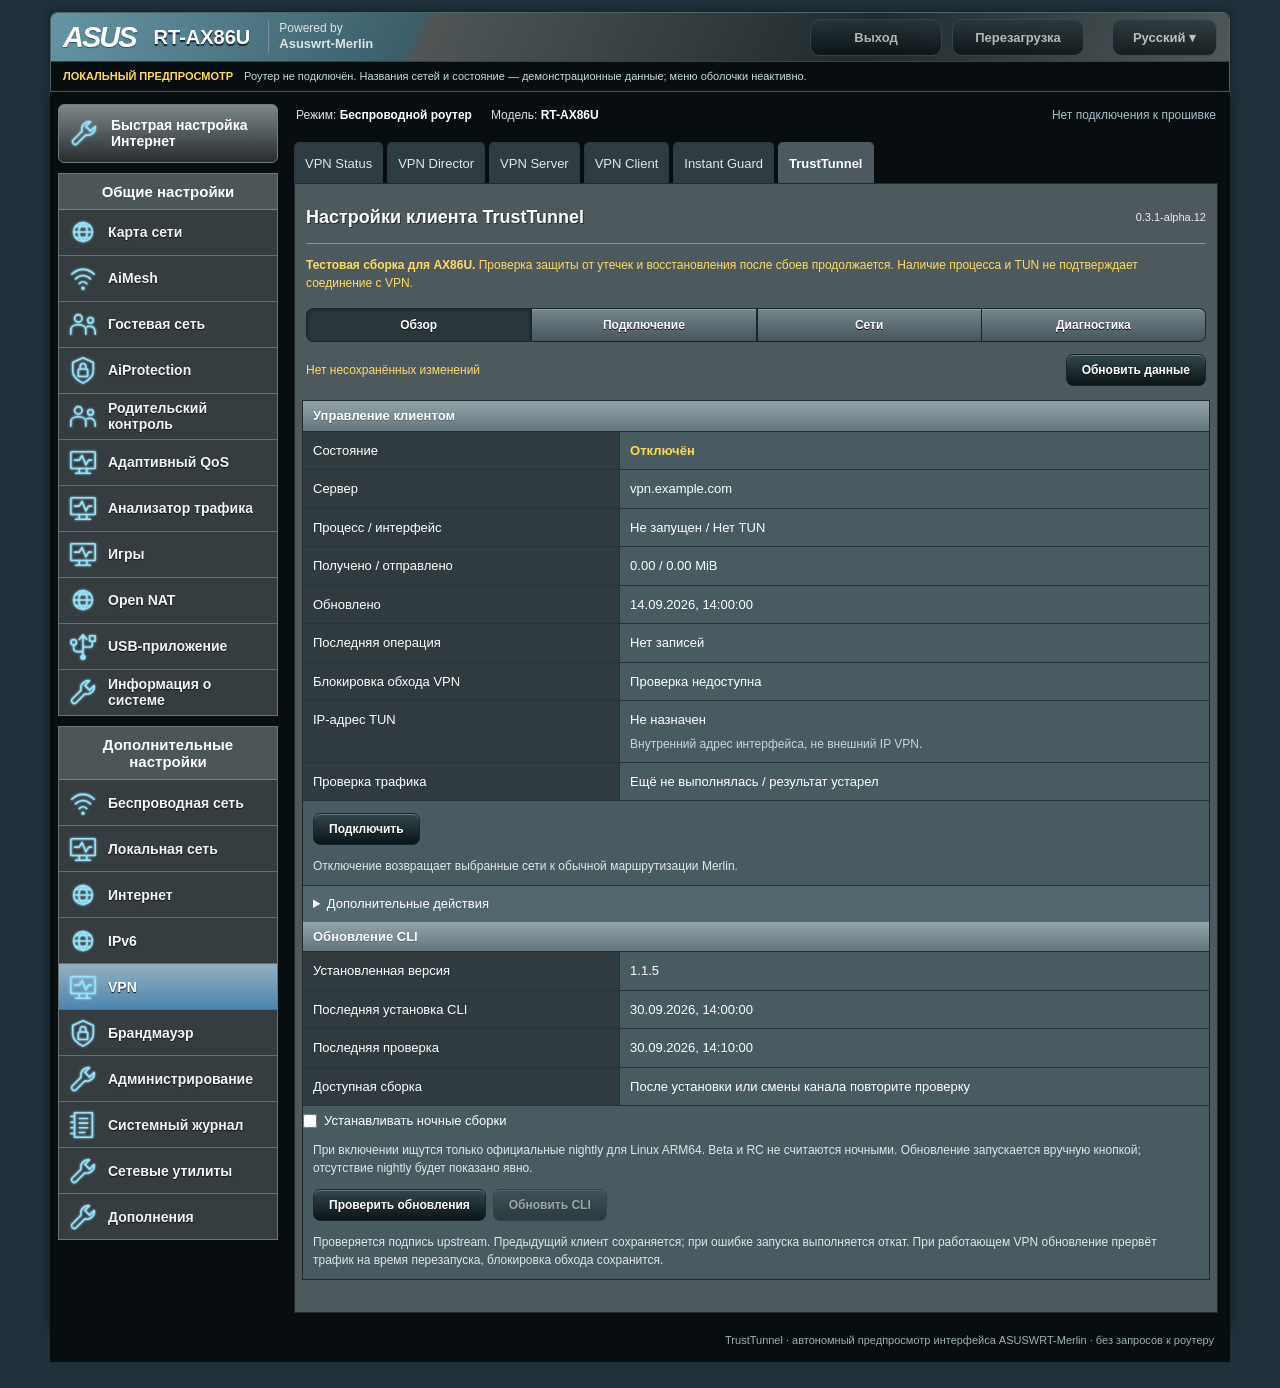
==== preview/index.html @ bf975f12 "Упростить управление подключением одной кнопкой" ====
<!DOCTYPE html>
<!-- trusttunnel-merlin-page-v1 -->
<html lang="ru"><head>
<meta charset="utf-8"><meta name="viewport" content="width=device-width,initial-scale=1"><meta http-equiv="Cache-Control" content="no-store">
<title>TrustTunnel — OFFLINE PREVIEW</title>





<style>/* trusttunnel-merlin-css-v1 */
/* Match Merlin's classic forms. Rules are scoped; the firmware owns navigation. */
.ttm-layout > tbody > tr > td { vertical-align: top; }
.ttm-layout .ttm-sidebar { width: 202px; }
.ttm-container.FormTitle {
  box-sizing: border-box; width: 100%; max-width: none; margin: 0; padding: 12px 7px 18px;
  border: 1px solid #222c30; border-radius: 0; background: #4d595d;
  color: #fff; font: 13px/1.5 Arial, Helvetica, sans-serif;
}
.ttm-container * { box-sizing: border-box; }
.ttm-container h2 { margin: 0; font-size: 18px; color: #fff; text-shadow: 1px 1px #253033; }
.ttm-container h3 { margin: 0; font-size: 13px; color: #fff; }
.ttm-container p { margin: 10px 0; }
.ttm-heading { display: flex; align-items: center; justify-content: space-between; gap: 12px; }
.ttm-titlebar { margin: 0 4px 10px; padding: 8px 0 12px; border-bottom: 1px solid #879397; }
.ttm-badge, .ttm-step { font-size: 11px; font-weight: normal; white-space: nowrap; }
.ttm-badge { color: #eee; }
.ttm-step { color: #fff; }
.ttm-banner { margin: 12px 4px 16px; color: #ffdb66; font-size: 12px; }
.ttm-section { margin: 14px 0; padding: 0; border: 1px solid #20292d; background: #475b61; }
.ttm-section > .ttm-heading {
  min-height: 30px; padding: 5px 10px; border-bottom: 1px solid #242e32;
  background: linear-gradient(#92a3aa, #65757d); text-shadow: 0 1px #56656d;
}
.ttm-section > p, .ttm-section > .ttm-note, .ttm-section > .ttm-error,
.ttm-container fieldset > p, .ttm-container #ttm-link-panel > p { margin: 10px; }
.ttm-container small, .ttm-muted { display: block; color: #e0e7e9; font-size: 12px; line-height: 1.5; }
.ttm-note, .ttm-error { margin: 10px 4px; overflow-wrap: anywhere; font-size: 12px; }
.ttm-note { color: #c7eeef; }
.ttm-error { color: #ffdb66; }
.ttm-note:empty, .ttm-error:empty { display: none; }
.ttm-grid { display: grid; grid-template-columns: 35% minmax(0, 1fr); margin: 0; }
.ttm-grid dt, .ttm-grid dd { padding: 9px 10px; margin: 0; border-bottom: 1px solid #263337; overflow-wrap: anywhere; }
.ttm-grid dt { background: #2f3b3f; border-right: 1px solid #263337; }
.ttm-grid dd { background: #475b61; }
.ttm-container #ttm-state { color: #ffda44; font-weight: bold; }
.ttm-settings { margin: 0; }
.ttm-row { display: grid; grid-template-columns: 35% minmax(0, 1fr); border-bottom: 1px solid #263337; }
.ttm-row > .ttm-label { margin: 0; padding: 12px 10px; background: #2f3b3f; border-right: 1px solid #263337; }
.ttm-value { min-width: 0; padding: 7px 10px; background: #475b61; }
.ttm-value small { margin-top: 5px; }
.ttm-container label { display: block; color: #fff; font-size: 13px; }
.ttm-container fieldset { min-width: 0; border: 0; padding: 0; margin: 0; }
.ttm-container form { margin: 0; }
.ttm-container input[type=text], .ttm-container input[type=password],
.ttm-container input[type=number], .ttm-container textarea, .ttm-container select {
  width: 100%; max-width: 390px; min-width: 0; min-height: 29px; margin: 0;
  padding: 4px 6px; border: 1px solid #91a4ab; border-radius: 0;
  background: #596e75; color: #fff; font: 13px/1.5 Arial, Helvetica, sans-serif;
  box-shadow: inset 0 1px 2px #34484e;
}
.ttm-container input::placeholder, .ttm-container textarea::placeholder { color: #d1dcdf; opacity: 1; }
.ttm-container input[type=number] { max-width: 90px; }
.ttm-container select { width: auto; max-width: 100%; min-width: 150px; border-radius: 5px; }
.ttm-container textarea { display: block; height: 58px; resize: vertical; font-family: monospace; }
.ttm-container #ttm-link, .ttm-container #ttm-certificate { max-width: none; height: 82px; }
.ttm-container textarea[readonly] { background: #43565c; color: #e0e8ea; box-shadow: none; }
.ttm-container input[type=checkbox] { flex: 0 0 auto; width: 14px; height: 14px; margin: 3px 0 0; accent-color: #168cf0; }
.ttm-container .ttm-check { display: flex; align-items: flex-start; gap: 7px; margin: 5px 0; line-height: 1.5; }
.ttm-container .ttm-acknowledgement { margin: 12px 10px; }
.ttm-actions { display: flex; flex-wrap: wrap; gap: 7px; margin: 12px 10px; }
.ttm-container button {
  min-height: 32px; padding: 6px 15px; border: 1px solid #17272d; border-radius: 7px;
  background: linear-gradient(#33474d, #0b1417); box-shadow: inset 0 1px 0 #66777d;
  color: #fff; font: bold 12px/1.5 Arial, Helvetica, sans-serif; text-shadow: 0 1px #111;
  cursor: pointer;
}
.ttm-container button:hover { background: linear-gradient(#4c646d, #172b34); }
.ttm-container .ttm-primary { border-color: #142933; }
.ttm-container .ttm-release { color: #ffdbb4; }
.ttm-container button:disabled { opacity: .45; cursor: not-allowed; }
.ttm-container :focus-visible { outline: 2px solid #90dcff; outline-offset: 2px; }
.ttm-tabs { display: flex; flex-wrap: wrap; gap: 0; }
.ttm-tabs button { min-width: 105px; border-radius: 0; background: linear-gradient(#74858b, #46565c); box-shadow: inset 0 1px 0 #91a0a5; }
.ttm-tabs button:first-child { border-radius: 7px 0 0 7px; }
.ttm-tabs button:last-child { border-radius: 0 7px 7px 0; border-left: 0; }
.ttm-tabs [aria-selected=true] { background: #29373d; box-shadow: inset 0 1px 3px #1a272c; }
.ttm-container [hidden] { display: none !important; }
.ttm-container details { margin: 0; border-top: 1px solid #263337; }
.ttm-container summary { padding: 8px 10px; background: #52676e; color: #fff; font-size: 13px; cursor: pointer; }
.ttm-container details[open] > summary { border-bottom: 1px solid #263337; }
.ttm-container details > p, .ttm-container details > ol { margin: 10px; }
.ttm-container details > ol { padding-left: 22px; }
.ttm-container details > pre { margin: 10px; }
.ttm-container pre { padding: 10px; background: #2f3b3f; overflow-x: auto; white-space: pre-wrap; overflow-wrap: anywhere; font: 12px/1.7 monospace; }
.ttm-container code { font: 12px monospace; overflow-wrap: anywhere; }
.ttm-network { display: grid; grid-template-columns: 35% minmax(0, 1fr); border-top: 1px solid #263337; }
.ttm-network:last-child { border-bottom: 1px solid #263337; }
.ttm-network > div { min-width: 0; padding: 9px 10px; }
.ttm-network > div:first-child { background: #2f3b3f; border-right: 1px solid #263337; }
.ttm-network > div:first-child label { display: flex; align-items: flex-start; gap: 8px; font-weight: bold; }
.ttm-caption { min-width: 0; overflow-wrap: anywhere; }
.ttm-container .ttm-network-hint { margin-top: 6px; font-size: 11px; color: #c6d4d9; }
.ttm-network > div:last-child label { margin-bottom: 4px; font-size: 11px; }
.ttm-network textarea { height: 48px; }
.ttm-draft { display:flex; align-items:center; justify-content:space-between; gap:10px; margin:12px 4px; color:#ffdb66; font-size:12px; }
.ttm-navigation { margin:0 4px; }
.ttm-navigation button { flex:1; min-width:0; padding:7px 9px; }
.ttm-local-access { padding:4px 12px 12px; }
.ttm-container .ttm-device { margin-top:8px; max-width:100%; width:100%; }
.ttm-container input[type=file] { max-width:100%; }
@media (max-width: 760px) {
  .ttm-container.FormTitle { padding: 8px 5px 12px; }
  .ttm-heading { flex-wrap: wrap; gap: 4px 10px; }
  .ttm-titlebar { align-items: baseline; }
  .ttm-grid { grid-template-columns: 42% minmax(0, 1fr); font-size: 12px; }
  .ttm-grid dt, .ttm-grid dd { padding: 8px; }
  .ttm-row, .ttm-network { grid-template-columns: minmax(0, 1fr); }
  .ttm-row > .ttm-label, .ttm-network > div:first-child { padding: 7px 10px; border-right: 0; }
  .ttm-value { padding: 8px 10px; }
  .ttm-container input[type=text], .ttm-container input[type=password], .ttm-container textarea { max-width: none; }
  .ttm-container button { min-height: 36px; }
  .ttm-network > div:first-child label { min-height: 24px; align-items: center; }
  .ttm-network > div:first-child input { margin-top: 0; }
}
.ttm-wifi-row { display:grid; gap:5px; padding:12px; border-bottom:1px solid #26383e; }
.ttm-wifi-row small { color:#c8d6da; overflow-wrap:anywhere; }
.ttm-grid dd small { display:block; margin-top:5px; color:#c8d6da; font-size:12px; }
.ttm-network > .ttm-ssid-rows { grid-column:1 / -1; order:-1; padding:0; }
.ttm-ssid-row { display:grid; grid-template-columns:35% minmax(0,1fr); border-bottom:1px solid #263337; }
.ttm-ssid-row > div { min-width:0; padding:10px; }
.ttm-ssid-row > div:first-child { background:#2f3b3f; border-right:1px solid #263337; }
.ttm-ssid-row strong { overflow-wrap:anywhere; }
.ttm-ssid-row small { margin-top:5px; }
@media(max-width:760px) { .ttm-ssid-row { grid-template-columns:minmax(0,1fr); } .ttm-ssid-row > div:first-child { border-right:0; } }

body{background:#20313b;color:#fff;font-family:Arial,Helvetica,sans-serif;font-size:13px;margin:0;padding:12px 18px 26px}
#TopBanner,.content,#footer{box-sizing:border-box;width:100%;max-width:1180px;margin:0 auto}
#TopBanner{border:1px solid #50646b;border-radius:7px 7px 0 0;overflow:hidden;box-shadow:0 0 9px #101d23;background:#080d10}
.preview-top{display:flex;align-items:center;gap:18px;min-height:48px;padding:0 12px;background:linear-gradient(115deg,#6595a3 0,#3b5e69 31%,#505656 32%,#202b2e 69%,#505859)}
.preview-brand{display:flex;align-items:center;gap:18px;white-space:nowrap}
.preview-asus{font-size:29px;letter-spacing:-2px;font-weight:900;font-style:italic;line-height:1;color:#fff;text-shadow:0 1px 1px #33535d}
.preview-model{font-size:20px;font-weight:bold;text-shadow:0 2px 1px #15252c}
.preview-merlin{font-size:12px;line-height:1.25;color:#dbe4e6;margin-right:auto;padding-left:10px;border-left:1px solid #78919a}
.preview-merlin strong{display:block;font-size:13px}
.preview-system{display:flex;gap:10px;align-items:center}
.preview-system button{background:linear-gradient(#26383e,#050a0c);color:#eee;border:1px solid #374b53;border-radius:10px;min-width:132px;padding:10px 14px;font:bold 13px Arial;opacity:.7;cursor:not-allowed}
.preview-system button:last-child{min-width:105px;margin-left:18px}
.preview-notice{margin:0;padding:7px 12px;color:#c5d9df;border-top:1px solid #2b464f;font-size:11px;line-height:1.4}
.preview-notice strong{color:#ffdc55;font-weight:bold;margin-right:8px}
.content{table-layout:fixed;border-spacing:0;background:#080d10;box-shadow:0 3px 9px #101d23}
.content>tbody>tr>td:first-child{width:220px!important;padding:12px 0 12px 8px;vertical-align:top}
.content>tbody>tr>td:last-child{padding:0 12px 12px 16px;vertical-align:top;min-width:0}
#mainMenu{font-size:14px;line-height:1.15}
.preview-quick{display:flex;align-items:center;gap:12px;padding:12px 10px;margin-bottom:10px;background:linear-gradient(#7c878a,#282d2f);border:1px solid #717b7f;border-radius:6px;font-weight:bold;min-height:32px}
.preview-menu-group{margin:0 0 10px;border:1px solid #697478;background:#363d40}
.preview-menu-heading{background:#4c5558;font-size:15px;font-weight:bold;text-align:center;padding:9px 6px;border-bottom:1px solid #778085}
.preview-menu-item{display:flex;align-items:center;gap:10px;min-height:45px;padding:0 9px;border-bottom:1px solid #646d71;font-weight:bold;color:#f2f4f5;text-shadow:0 1px 1px #111}
.preview-menu-item:last-child{border-bottom:0}
.preview-menu-item.is-active{background:linear-gradient(#93b0c0,#4d86ae);color:white}
.preview-icon{display:block;flex:0 0 30px;width:30px;height:30px;stroke:#97e2fa;fill:none;stroke-width:1.7;stroke-linecap:round;stroke-linejoin:round;filter:drop-shadow(0 0 1px #9de8ff)}
.preview-status{display:flex;flex-wrap:wrap;gap:7px 19px;color:#d9e1e4;padding:15px 2px 18px;font-size:12px;line-height:1.4}
.preview-status b{font-weight:bold;color:#fff}
.preview-status .preview-offline{margin-left:auto;color:#a7bdc6}
.preview-tabs{display:flex;gap:4px;align-items:stretch;margin:0;min-width:0}
.preview-tab{display:flex;align-items:center;justify-content:center;min-height:40px;padding:0 10px;background:#2f3d43;border-radius:5px 5px 0 0;border:1px solid #29393f;border-bottom:0;color:#e1e7e9;font-size:13px;white-space:nowrap}
.preview-tab[aria-current=page]{background:#4c595e;color:#fff;border-color:#4c595e;font-weight:bold}
#tabMenu{padding:0;margin:0;width:100%;height:auto}
.FormTitle{background:#4c595e;border:0;border-radius:0;margin:0;width:auto!important}
#footer{background:#080d10;padding:8px 16px 14px;color:#9dafb6;text-align:right;font-size:11px;line-height:1.4}
@media(max-width:1000px){.preview-top{gap:10px}.preview-system button{min-width:95px}.preview-system button:last-child{margin-left:0;min-width:80px}.content>tbody>tr>td:first-child{width:190px!important}.content>tbody>tr>td:last-child{padding-left:12px}.preview-menu-item{font-size:12px;gap:7px}.preview-tab{padding:0 7px;font-size:11px}.preview-status .preview-offline{margin-left:0}}
@media(max-width:760px){
body{padding:0;background:#4c595e}
#TopBanner{border-radius:0;border-width:0 0 1px;box-shadow:none}
.preview-top{min-height:49px;padding:0 12px;gap:10px}.preview-asus{font-size:25px}.preview-model{font-size:16px}.preview-brand{gap:12px}.preview-merlin{margin-left:auto;margin-right:0;font-size:10px;padding-left:9px}.preview-merlin strong{font-size:11px}.preview-system{display:none}.preview-notice{padding:7px 12px}
.content,.content>tbody,.content>tbody>tr,.content>tbody>tr>td:last-child{display:block;width:100%;max-width:none;box-sizing:border-box;box-shadow:none}
.content>tbody>tr>td:first-child{display:none}
.content>tbody>tr>td:last-child{padding:0}
.preview-status{padding:10px 12px;gap:5px 12px;font-size:11px}.preview-status .preview-offline{display:none}
.preview-tabs{padding:0 8px;gap:4px}.preview-tab{display:none;min-height:35px;padding:0 12px;font-size:12px}.preview-tab.preview-client,.preview-tab[aria-current=page]{display:flex}
#footer{padding:12px;font-size:10px;text-align:left}
}
</style><script>window.TTM_PREVIEW={"version": "0.3.1-alpha.12", "state": "disabled", "hostname": "vpn.example.com", "process_running": false, "interface_up": false, "enabled": false, "connection_verified": false, "rx_bytes": 0, "tx_bytes": 0, "timestamp": 1789394400, "last_result": "preview:not_executed", "endpoint": {"configured": true, "exclusions": []}, "tunnel_addresses": [], "traffic_check": null, "client_updates": {"channel": "stable", "installed": {"version": "1.1.5", "installed_at": 1790776800}, "last_check": {"checked_at": 1790777400, "channel": "stable"}, "dependencies_ready": true, "recovery_pending": false, "check": null}, "revision": "0123456789abcdef", "operations": [], "transaction": null, "clients": [{"ip": "192.168.51.10", "name": "\u041d\u043e\u0443\u0442\u0431\u0443\u043a", "wireless": [{"lan_if": "br1", "ssid": "Guest 1"}]}, {"ip": "192.168.50.20", "name": "\u0422\u0435\u043b\u0435\u0444\u043e\u043d", "wireless": [{"lan_if": "br0", "ssid": "Home"}]}], "diagnostics": {"model": "RT-AX86U", "firmware": "\u041d\u0435 \u043f\u0440\u043e\u0432\u0435\u0440\u0435\u043d\u0430", "guard": "unverified", "client_version_target": "1.1.5", "packet_path_verified": false}, "discovered_networks": [{"lan_if": "br0", "identity": "0000000000000000000000000000000000000000000000000000000000000000", "sources": ["192.168.50.0/24"], "ssids": ["Home"]}, {"lan_if": "br1", "identity": "1111111111111111111111111111111111111111111111111111111111111111", "sources": ["192.168.51.0/24"], "ssids": ["Guest 1"]}, {"lan_if": "br2", "identity": "2222222222222222222222222222222222222222222222222222222222222222", "sources": ["192.168.52.0/24"], "ssids": ["Guest 2"]}, {"lan_if": "br3", "identity": "3333333333333333333333333333333333333333333333333333333333333333", "sources": ["192.168.53.0/24"], "ssids": ["Guest 3"]}], "policy": {"schema": 3, "networks": [{"lan_if": "br1", "sources": ["192.168.51.0/24"]}], "block_ipv6_bridge": true, "table": 871, "priority": 17100}, "hardware_tested": false};</script><script>/* TrustTunnel v1 deep links, checked against TrustTunnel v1.0.33/deeplink.
 * Client v1.1.5 pins that implementation in trusttunnel/Cargo.lock.
 * https://github.com/TrustTunnel/TrustTunnel/blob/v1.0.33/DEEP_LINK.md
 * parseLink(uri) -> {endpoint: schema-1 object, name: string, warnings: string[]}.
 * endpointFromFields(fields) -> schema-1 object. Lists accept arrays or lines.
 * splitExclusions(values) -> validated domain/network lists for the WebUI.
 * This module is pure: no network, persistence, logging or connection side effects.
 * Certificate validation checks DER/PEM framing; the client verifies X.509 trust.
 */
(function (root, factory) {
  'use strict';
  var api = factory();
  if (typeof module === 'object' && module.exports) module.exports = api;
  else root.TTMConnection = api;
}(typeof globalThis !== 'undefined' ? globalThis : this, function () {
  'use strict';
  var MAX_LINK = 32768;
  var MAX_PAYLOAD = 24576;
  var MAX_CERT = 16384;
  var B64 = 'ABCDEFGHIJKLMNOPQRSTUVWXYZabcdefghijklmnopqrstuvwxyz0123456789+/';
  var KEYS = ['schema', 'hostname', 'addresses', 'username', 'password', 'protocol', 'certificate', 'dns_upstreams', 'exclusions', 'anti_dpi', 'mtu', 'wan_if'];
  var TAGS = ['version', 'hostname', 'addresses', 'custom_sni', 'has_ipv6', 'username', 'password', 'skip_verification', 'certificate', 'upstream_protocol', 'anti_dpi', 'client_random_prefix', 'name', 'dns_upstreams'];
  function fail(message) { throw new Error(message); }
  function own(object, key) { return Object.prototype.hasOwnProperty.call(object, key); }
  function codepoints(value) { return Array.from(value).length; }
  function clean(value, limit, label, empty) {
    if (typeof value !== 'string' || (!empty && !value.length) || codepoints(value) > limit || /[\x00-\x1f\x7f]/.test(value)) fail('Некорректное поле: ' + label + '.');
    // Reject unpaired surrogates; JSON/TOML would otherwise change the credential.
    try { encodeURIComponent(value); } catch (_) { fail('Некорректный Unicode: ' + label + '.'); }
    return value;
  }
  function ipv4(value) {
    var parts = value.split('.');
    return parts.length === 4 && parts.every(function (part) { return /^(0|[1-9][0-9]{0,2})$/.test(part) && Number(part) <= 255; });
  }
  function hostname(value, label) {
    clean(value, 253, label, false);
    if (/^[0-9.]+$/.test(value)) {
      if (!ipv4(value)) fail('Некорректный IPv4: ' + label + '.');
    } else if (!value.split('.').every(function (part) { return part.length <= 63 && /^[a-z0-9](?:[a-z0-9-]*[a-z0-9])?$/i.test(part); })) fail('Некорректное имя хоста: ' + label + '.');
    return value;
  }
  function list(value, max, label, allowEmpty) {
    if (typeof value === 'string') value = value.split(/\r?\n/).map(function (s) { return s.trim(); }).filter(Boolean);
    if (!Array.isArray(value) || (!allowEmpty && value.length < 1) || value.length > max) fail(label + ': требуется от ' + (allowEmpty ? 0 : 1) + ' до ' + max + ' значений, по одному в строке.');
    return value.map(function (s) { if (typeof s !== 'string') fail('Некорректное поле: ' + label + '.'); return s.trim(); });
  }
  function address(value) {
    if (value.indexOf('[') >= 0 || value.split(':').length > 2) fail('IPv6-адреса подключения пока не поддерживаются; нужен IPv4 или DNS-имя.');
    var match = /^([^:]+):([0-9]{1,5})$/.exec(value);
    if (!match || Number(match[2]) < 1 || Number(match[2]) > 65535) fail('Адрес сервера должен иметь вид host:port или IPv4:port; порт 1–65535.');
    hostname(match[1], 'адрес сервера');
    return match[1] + ':' + Number(match[2]);
  }
  function port(value) {
    if (!/^[0-9]{1,5}$/.test(value) || Number(value) < 1 || Number(value) > 65535) fail('Порт исключения должен быть числом от 1 до 65535.');
    return String(Number(value));
  }
  function cidr(value) {
    var match = /^([^/]+)\/(0|[1-9]|[12][0-9]|3[0-2])$/.exec(value);
    if (!match || !ipv4(match[1])) fail('IPv4-сеть исключения должна быть каноническим CIDR, например 203.0.113.0/24.');
    var octets = match[1].split('.').map(Number), prefix = Number(match[2]);
    var number = octets[0] * 16777216 + octets[1] * 65536 + octets[2] * 256 + octets[3];
    if (number % Math.pow(2, 32 - prefix) !== 0) fail('Укажите адрес сети, а не узла внутри CIDR исключения.');
    return match[1] + '/' + prefix;
  }
  function exclusion(value) {
    if (typeof value !== 'string') fail('Некорректное исключение.');
    value = value.trim().toLowerCase();
    clean(value, 255, 'исключение', false);
    if (/^https?:\/\//.test(value) || /[?#]/.test(value) || (value.indexOf('/') >= 0 && !/^[0-9.]+\/[0-9]{1,2}$/.test(value))) fail('Указывайте домен без протокола, пути и параметров URL.');
    if (value.indexOf(':') >= 0 && value.indexOf(']:') >= 0 || value.indexOf('[') >= 0 || (value.match(/:/g) || []).length > 1) fail('IPv6-исключения недоступны: выбранные сети работают только с IPv4.');
    if (value.indexOf('/') >= 0) return cidr(value);
    if (value.indexOf('*:') === 0) return '*:' + port(value.slice(2));
    var ipPort = /^([^:]+):(.+)$/.exec(value);
    if (ipPort) {
      if (!ipv4(ipPort[1])) fail('Порт можно указывать только для IPv4-адреса или как *:port.');
      return ipPort[1] + ':' + port(ipPort[2]);
    }
    if (ipv4(value)) return value;
    var wildcard = value.indexOf('*.') === 0, name = wildcard ? value.slice(2) : value;
    if (/^[0-9.]+$/.test(name)) fail('Некорректный IPv4-адрес исключения.');
    hostname(name, 'домен исключения');
    return (wildcard ? '*.' : '') + name;
  }
  function exclusions(value) {
    var output = list(value, 256, 'Исключения', true).map(exclusion), seen = Object.create(null);
    output.forEach(function (item) { if (seen[item]) fail('Исключения не должны повторяться.'); seen[item] = true; });
    return output;
  }
  function splitExclusions(value) {
    var result = {domains: [], networks: []};
    exclusions(value).forEach(function (item) { result[ipv4(item) || item.indexOf('/') >= 0 || item.indexOf(':') >= 0 ? 'networks' : 'domains'].push(item); });
    return result;
  }
  function encode64(bytes) {
    var out = '';
    for (var i = 0; i < bytes.length; i += 3) {
      var a = bytes[i], b = bytes[i + 1], c = bytes[i + 2];
      out += B64[a >> 2] + B64[((a & 3) << 4) | ((b || 0) >> 4)] + (i + 1 < bytes.length ? B64[((b & 15) << 2) | ((c || 0) >> 6)] : '=') + (i + 2 < bytes.length ? B64[c & 63] : '=');
    }
    return out;
  }
  function decode64(value, url) {
    if (url) {
      if (!/^[A-Za-z0-9_-]+$/.test(value) || value.length % 4 === 1) fail('Некорректный Base64url в ссылке tt://.');
      value = value.replace(/-/g, '+').replace(/_/g, '/');
    } else if (!/^(?:[A-Za-z0-9+/]{4})*(?:[A-Za-z0-9+/]{2}==|[A-Za-z0-9+/]{3}=)?$/.test(value) || !value.length) fail('Некорректный Base64 сертификата.');
    var bare = value.replace(/=+$/, ''), out = [], accumulator = 0, bits = 0;
    for (var i = 0; i < bare.length; i++) {
      accumulator = (accumulator << 6) | B64.indexOf(bare[i]); bits += 6;
      if (bits >= 8) { bits -= 8; out.push((accumulator >> bits) & 255); accumulator &= (1 << bits) - 1; }
    }
    if (accumulator !== 0) fail('Неканоническая кодировка Base64.');
    return new Uint8Array(out);
  }
  function derBlocks(data) {
    var result = [], offset = 0;
    while (offset < data.length) {
      if (result.length >= 16) fail('Слишком длинная цепочка сертификатов.');
      var start = offset;
      if (data[offset++] !== 0x30 || offset >= data.length) fail('Некорректная DER-структура сертификата.');
      var length = data[offset++];
      if (length & 128) {
        var n = length & 127; length = 0;
        if (!n || n > 4 || offset + n > data.length || data[offset] === 0) fail('Некорректная DER-длина сертификата.');
        for (var i = 0; i < n; i++) length = length * 256 + data[offset++];
        if (length < 128) fail('Неканоническая DER-длина сертификата.');
      }
      if (!length || length > data.length - offset) fail('Обрезанный DER-сертификат.');
      offset += length;
      result.push(data.slice(start, offset));
    }
    if (!result.length) fail('Пустое поле сертификата в ссылке.');
    return result;
  }
  function derToPem(data) {
    var pem = derBlocks(data).map(function (block) { return '-----BEGIN CERTIFICATE-----\n' + encode64(block).match(/.{1,64}/g).join('\n') + '\n-----END CERTIFICATE-----\n'; }).join('');
    if (pem.length > MAX_CERT) fail('Сертификат превышает лимит 16 КиБ.');
    return pem;
  }
  function certificate(value) {
    if (typeof value !== 'string' || value.length > MAX_CERT || /[\x00-\x08\x0b\x0c\x0e-\x1f\x7f]/.test(value)) fail('Некорректный PEM-сертификат или превышен лимит 16 КиБ.');
    if (!value.trim()) return '';
    var expression = /\s*-----BEGIN CERTIFICATE-----\s*([A-Za-z0-9+/=\r\n\t ]+)\s*-----END CERTIFICATE-----\s*/g;
    var offset = 0, match, output = '', count = 0;
    while ((match = expression.exec(value)) !== null) {
      if (match.index !== offset || ++count > 16) fail('Разрешены только PEM-блоки CERTIFICATE.');
      var der = decode64(match[1].replace(/\s/g, ''), false);
      if (derBlocks(der).length !== 1) fail('Один PEM-блок должен содержать один сертификат.');
      output += derToPem(der); offset = expression.lastIndex;
    }
    if (!count || offset !== value.length || output.length > MAX_CERT) fail('Некорректный PEM-сертификат.');
    return output;
  }
  function endpointFromFields(fields) {
    if (!fields || typeof fields !== 'object' || Array.isArray(fields)) fail('Параметры подключения должны быть объектом.');
    if (Object.keys(fields).some(function (key) { return KEYS.indexOf(key) < 0; })) fail('Неизвестное поле подключения; настройки не будут отброшены автоматически.');
    if (own(fields, 'schema') && fields.schema !== 1) fail('Неподдерживаемая версия схемы подключения.');
    if (typeof fields.hostname !== 'string') fail('Укажите TLS hostname.');
    var mtu = own(fields, 'mtu') ? fields.mtu : 1350;
    if (typeof mtu === 'string' && /^[0-9]+$/.test(mtu.trim())) mtu = Number(mtu.trim());
    if (typeof mtu !== 'number' || !Number.isInteger(mtu) || mtu < 1280 || mtu > 1500) fail('MTU должен быть целым числом от 1280 до 1500.');
    var protocol = own(fields, 'protocol') ? fields.protocol : 'http2';
    if (protocol !== 'http2' && protocol !== 'http3') fail('Допустимы только протоколы http2 и http3.');
    var anti = own(fields, 'anti_dpi') ? fields.anti_dpi : false;
    if (typeof anti !== 'boolean') fail('Anti-DPI должен быть логическим значением.');
    var wan = own(fields, 'wan_if') ? fields.wan_if : '';
    if (typeof wan !== 'string' || wan.length > 15 || !/^([A-Za-z][A-Za-z0-9_.-]*)?$/.test(wan)) fail('Некорректное имя WAN-интерфейса.');
    var dns = list(own(fields, 'dns_upstreams') ? fields.dns_upstreams : [], 4, 'DNS', true);
    dns.forEach(function (value) { clean(value, 512, 'DNS', false); if (/\s/.test(value)) fail('DNS-адрес не должен содержать пробелы.'); });
    var bypass = exclusions(own(fields, 'exclusions') ? fields.exclusions : []);
    return {
      schema: 1, hostname: hostname(fields.hostname.trim(), 'TLS hostname'),
      addresses: list(fields.addresses, 8, 'Адреса сервера').map(address),
      username: clean(fields.username, 256, 'имя пользователя', false),
      password: clean(fields.password, 1024, 'пароль', false),
      protocol: protocol, certificate: certificate(own(fields, 'certificate') ? fields.certificate : ''),
      dns_upstreams: dns, exclusions: bypass, anti_dpi: anti, mtu: mtu, wan_if: wan
    };
  }
  function varint(bytes, cursor) {
    if (cursor.offset >= bytes.length) fail('Обрезанное число VarInt в ссылке.');
    var first = bytes[cursor.offset++], count = 1 << (first >> 6), value = first & 63;
    if (count - 1 > bytes.length - cursor.offset) fail('Обрезанное число VarInt в ссылке.');
    for (var i = 1; i < count; i++) {
      value = value * 256 + bytes[cursor.offset++];
      if (value > Number.MAX_SAFE_INTEGER) fail('Число VarInt превышает безопасный лимит.');
    }
    return value;
  }
  function numberValue(bytes) {
    var cursor = {offset: 0}, value = varint(bytes, cursor);
    if (cursor.offset !== bytes.length) fail('Лишние байты после VarInt.');
    return value;
  }
  function utf8(bytes) {
    var encoded = '';
    for (var i = 0; i < bytes.length; i++) encoded += '%' + ('0' + bytes[i].toString(16)).slice(-2);
    try { return decodeURIComponent(encoded); } catch (_) { fail('Некорректный UTF-8 в ссылке.'); }
  }
  function booleanValue(bytes) {
    if (bytes.length !== 1 || (bytes[0] !== 0 && bytes[0] !== 1)) fail('Некорректное логическое значение в ссылке.');
    return bytes[0] === 1;
  }
  function strings(bytes) {
    var cursor = {offset: 0}, out = [];
    while (cursor.offset < bytes.length) {
      var length = varint(bytes, cursor);
      if (length > bytes.length - cursor.offset) fail('Обрезанный список DNS в ссылке.');
      if (out.length >= 4) fail('Поддерживается не более четырёх DNS-серверов.');
      out.push(utf8(bytes.slice(cursor.offset, cursor.offset + length))); cursor.offset += length;
    }
    return out;
  }
  function parseLink(link) {
    if (typeof link !== 'string' || link.length > MAX_LINK) fail('Ссылка должна быть строкой не длиннее 32 КиБ.');
    link = link.trim();
    var legacy = link.indexOf('tt://?') !== 0;
    if (link.indexOf('tt://') !== 0) fail('Ожидается ссылка tt://? из TrustTunnel.');
    var bytes = decode64(link.slice(legacy ? 5 : 6), true);
    if (bytes.length > MAX_PAYLOAD) fail('Данные ссылки превышают лимит 24 КиБ.');
    var cursor = {offset: 0}, values = Object.create(null), seen = Object.create(null), addresses = [], warnings = [], count = 0;
    if (legacy) warnings.push('Импортирован старый формат tt://; предпочтителен формат tt://?.');
    while (cursor.offset < bytes.length) {
      if (++count > 128) fail('Слишком много полей в ссылке.');
      var tag = varint(bytes, cursor), length = varint(bytes, cursor);
      if (length > bytes.length - cursor.offset) fail('Обрезанное TLV-поле в ссылке.');
      var value = bytes.slice(cursor.offset, cursor.offset + length); cursor.offset += length;
      if (tag >= TAGS.length) { warnings.push('Неизвестный тег ' + tag + ' пропущен по спецификации; проверьте совместимость конфигурации.'); continue; }
      if (seen[tag] && tag !== 2) warnings.push('Поле ' + TAGS[tag] + ' повторяется: использовано последнее значение по спецификации.');
      seen[tag] = true;
      if (tag === 0) {
        values[tag] = numberValue(value);
        if (values[tag] > 1) fail('Версия tt:// новее поддерживаемой версии 1.');
      } else if (tag === 2) {
        if (addresses.length >= 8) fail('Поддерживается не более восьми адресов сервера.');
        addresses.push(utf8(value));
      } else if (tag === 4 || tag === 7 || tag === 10) values[tag] = booleanValue(value);
      else if (tag === 8) values[tag] = derToPem(value);
      else if (tag === 9) {
        var protocol = numberValue(value);
        if (protocol !== 1 && protocol !== 2) fail('Неизвестный протокол в ссылке tt://.');
        values[tag] = protocol === 1 ? 'http2' : 'http3';
      } else if (tag === 13) values[tag] = strings(value);
      else values[tag] = utf8(value);
    }
    if (values[3]) fail('Ссылка содержит custom_sni: отдельный SNI пока не поддерживается. Настройка не будет потеряна автоматически.');
    if (values[11]) fail('Ссылка содержит client_random: TLS random prefix пока не поддерживается. Настройка не будет потеряна автоматически.');
    if (values[7] === true) fail('Ссылка отключает проверку TLS-сертификата (skip_verification); такое подключение не поддерживается.');
    if (!seen[1] || !addresses.length || !seen[5] || !seen[6]) fail('В ссылке отсутствуют обязательные параметры: hostname, адреса, имя пользователя или пароль.');
    if (!seen[4] || values[4]) warnings.push('Сервер поддерживает IPv6; этот аддон использует только IPv4 и блокирует IPv6 на выбранном мосту.');
    var dns = values[13] || [];
    if (!dns.length) warnings.push('В ссылке не указан DNS. Аддон не добавляет DNS автоматически; для запуска нужна конфигурация с DNS.');
    return {
      endpoint: endpointFromFields({hostname: values[1], addresses: addresses, username: values[5], password: values[6], protocol: values[9] || 'http2', certificate: values[8] || '', dns_upstreams: dns, anti_dpi: values[10] || false}),
      name: seen[12] ? clean(values[12], 256, 'имя сервера', true) : '',
      warnings: warnings
    };
  }
  return {parseLink: parseLink, endpointFromFields: endpointFromFields, splitExclusions: splitExclusions, exclusionsFromFields: exclusions};
}));

/* Standard RSA-OAEP/SHA-256, ephemeral receiver key. No plaintext in native forms. */
(function (root) {
    'use strict';
    function id(crypto) {
        return Array.from(crypto.getRandomValues(new Uint8Array(8)), n => n.toString(16).padStart(2, '0')).join('');
    }
    function bytes(value) { return new TextEncoder().encode(value); }
    function count(value) { return Math.ceil(bytes(JSON.stringify(value)).length / 128); }
    async function encrypt(value, session, pem, crypto) {
        if (!/^[0-9a-f]{16}$/.test(session)) throw new Error('Некорректная сессия передачи.');
        const data = bytes(JSON.stringify(value));
        if (!data.length || data.length > 65536) throw new Error('Конфигурация превышает 64 КиБ.');
        const der = Uint8Array.from(atob(pem.replace(/-----[^-]+-----|\s/g, '')), c => c.charCodeAt(0));
        const key = await crypto.subtle.importKey('spki', der, {name: 'RSA-OAEP', hash: 'SHA-256'}, false, ['encrypt']);
        if (key.algorithm.modulusLength !== 2048) throw new Error('Неподдерживаемый ключ передачи.');
        const total = Math.ceil(data.length / 128), parts = [];
        for (let i = 0; i < total; i++) {
            const header = bytes('TTM1 ' + session + ' ' + i + ' ' + total + '\n');
            const body = data.subarray(i * 128, (i + 1) * 128), block = new Uint8Array(header.length + body.length);
            block.set(header); block.set(body, header.length);
            const cipher = new Uint8Array(await crypto.subtle.encrypt({name: 'RSA-OAEP'}, key, block));
            const hex = Array.from(cipher, n => n.toString(16).padStart(2, '0')).join('');
            // Merlin update_variables() uses notify_cmd[128], before rc's 256.
            for (let offset = 0; offset < hex.length; offset += 88) parts.push(hex.slice(offset, offset + 88));
        }
        return parts;
    }
    function event(session, index, part) {
        if (!/^[0-9a-f]{16}$/.test(session) || !Number.isInteger(index) || index < 0 || index > 3071 || !/^[0-9a-f]{72}$|^[0-9a-f]{88}$/.test(part)) throw new Error('Некорректная часть передачи.');
        const command = 'start_ttm_part_' + session + '_' + index + '_' + part;
        if (command.length > 127) throw new Error('Превышен предел команды Merlin.');
        return command;
    }
    const api = {id, count, encrypt, event};
    root.TTMTransfer = api;
    if (typeof module !== 'undefined' && module.exports) module.exports = api;
})(typeof window !== 'undefined' ? window : globalThis);

/* Native Merlin control. Secrets leave memory only on explicit encrypted save/export. */
(function (root) {
    'use strict';
    var api = {}, latest = null, initialized = false, lastSeen = 0, rowIndex = 0, pending = false, statusNotice = false;
    var networkModels = new WeakMap(), importedDns = null, dirty = {}, editRevision = null;
    function ipv4(s) {
        if (typeof s !== 'string' || !/^(0|[1-9]\d{0,2})(\.(0|[1-9]\d{0,2})){3}$/.test(s)) return null;
        var a = s.split('.').map(Number);
        return a.every(function (x) { return x <= 255; }) ? a : null;
    }
    function validCidr(s) {
        var parts = s.split('/'), a = ipv4(parts[0]);
        if (!a || parts.length !== 2 || !/^(0|[1-9]\d?)$/.test(parts[1])) return false;
        var n = Number(parts[1]), size = Math.pow(2, 32 - n);
        return n <= 32 && ((a[0] === 10 && n >= 8) || (a[0] === 172 && a[1] >= 16 && a[1] <= 31 && n >= 12) ||
            (a[0] === 192 && a[1] === 168 && n >= 16)) &&
            (a[0] * 16777216 + a[1] * 65536 + a[2] * 256 + a[3]) % size === 0;
    }
    function contains(cidr,address) {
        if (!validCidr(cidr)||!ipv4(address)) return false;
        function number(s) { return ipv4(s).reduce(function (a,n) { return a*256+n; },0); }
        var parts=cidr.split('/'), start=number(parts[0]); return number(address)>=start && number(address)<start+Math.pow(2,32-Number(parts[1]));
    }
    function clientsForSsid(clients, network, ssid) {
        return (clients||[]).filter(function (client) {
            if (!(network.sources||[]).some(function (source) { return contains(source,client.ip); })) return false;
            if (!ssid) return true;
            var associations=Array.isArray(client.wireless)?client.wireless:[];
            var bindings=new Set(associations.map(function (w) { return JSON.stringify([w.lan_if,w.ssid]); }));
            return bindings.size===1 && associations.some(function (w) { return w.lan_if===network.lan_if && w.ssid===ssid; });
        });
    }
    function policyFromNetworks(rows, acknowledge) {
        var total = 0, seen = [], networks = rows.filter(function (row) { return row.selected !== false; }).map(function (row) {
            var lan = row.lan_if.trim(), cidrs = Array.isArray(row.sources) ? row.sources : row.sources.trim().split(/[\s,;]+/).filter(Boolean);
            if (!/^br[0-9]+(?:\.[0-9]+)?$/.test(lan) || lan.length > 15) throw new Error('Не удалось определить сетевой интерфейс. Обновите страницу.');
            if (seen.indexOf(lan) >= 0) throw new Error('Одна сеть указана несколько раз. Объедините её подсети.');
            seen.push(lan);
            if (!cidrs.length || cidrs.some(function (s) { return !validCidr(s); })) throw new Error('Укажите корректные частные IPv4-подсети, например 192.168.50.0/24, или адреса /32.');
            if (new Set(cidrs).size !== cidrs.length) throw new Error('В сети есть повторяющиеся подсети.');
            total += cidrs.length;
            return {lan_if: lan, sources: cidrs};
        });
        if (!networks.length || networks.length > 16 || total > 32) throw new Error('Выберите от 1 до 16 сетей, не более 32 записей подсетей суммарно.');
        if (!acknowledge) throw new Error('Подтвердите блокировку IPv6 в выбранных сетях.');
        return {schema: 3, networks: networks, block_ipv6_bridge: true, table: 871, priority: 17100};
    }
    function makeEnvelope(settings, policy) {
        // Only construct an allowlisted non-secret policy; never serialize arbitrary input.
        if ([1,2,3].indexOf(policy.schema) < 0) throw new Error('Неподдерживаемая версия политики.');
        var checked = policyFromNetworks(policy.schema === 1 ? [{lan_if:policy.lan_if,sources:policy.sources}] : policy.networks, policy.block_ipv6_bridge);
        var clone = Object.assign({}, settings || {}), encoded = root.btoa(JSON.stringify(checked));
        if (encoded.length > 2999) throw new Error('Политика превышает лимит Merlin. Скачайте её и импортируйте по SSH.');
        clone.ttm_policy = encoded;
        var serialized = JSON.stringify(clone);
        if (new TextEncoder().encode(serialized).length > 7600) throw new Error('Недостаточно места в хранилище аддонов. Используйте импорт политики по SSH.');
        return serialized;
    }
    function connectionAction(status) { return status && status.process_running ? 'disable' : 'start'; }
    api.connectionAction = connectionAction;
    api.policyFromNetworks = policyFromNetworks; api.makeEnvelope = makeEnvelope; api.contains=contains; api.clientsForSsid=clientsForSsid;
    if (typeof module !== 'undefined' && module.exports) module.exports = api;
    if (!root.document) return;
    function el(id) { return document.getElementById(id); }
    function updateDirty() { text('ttm-dirty',Object.keys(dirty).length?'Есть несохранённые изменения':'Нет несохранённых изменений'); }
    function markDirty(kind) { if (!Object.keys(dirty).length) editRevision=latest ? latest.revision||'0' : '0'; dirty[kind]=true; updateDirty(); controls(true); }
    root.ttmView=function (name) {
        document.querySelectorAll('[data-view]').forEach(function (section) { section.hidden=section.dataset.view!==name; });
        document.querySelectorAll('[data-view-button]').forEach(function (button) { button.setAttribute('aria-selected',String(button.dataset.viewButton===name)); button.tabIndex=button.dataset.viewButton===name?0:-1; });
    };
    root.ttmReload=async function () {
        if (pending) return;
        if (Object.keys(dirty).length && !root.confirm('Сбросить несохранённые изменения?')) return;
        initialized=false; dirty={}; editRevision=null; root.ttmClearConnection(); updateDirty();
        if (root.TTM_PREVIEW) { refresh(); return; }
        pending=true; controls(false);
        try {
            var id=root.TTMTransfer.id(root.crypto);
            message('Запрашивается новый статус контроллера…',false);
            await wire('start_ttm_do_'+id+'_status');
            await waitOperation(id);
            statusNotice=false; message('Статус обновлён.',false);
        } catch(e) { message(e.message,true); }
        finally { pending=false; controls(true); refresh(); }
    };
    function text(id, value) { el(id).textContent = String(value); }
    function dateLabel(value, fallback) {
        if (typeof value!=='number' || !Number.isFinite(value) || value<=0) return fallback;
        var date=new Date(value*1000);
        return Number.isNaN(date.getTime()) ? fallback : date.toLocaleString('ru-RU');
    }
    var startErrors={update_check_failed:'Не удалось получить официальный список релизов. Проверьте доступ к GitHub и повторите поиск.',update_failed:'Обновление не завершилось. Обновите статус; при незавершённом восстановлении потребуется recover-client по SSH.',check_not_running:'Для проверки трафика сначала запустите клиент.',endpoint_missing:'Сначала сохраните корректное подключение.',policy_missing:'Выберите сети во вкладке «Сети» и нажмите «Сохранить маршрутизацию».',client_missing:'Не установлен проверенный клиент TrustTunnel.',forwarding_disabled:'На роутере отключена пересылка IPv4.',dns_missing:'В подключении не задан DNS.',dns_conflict:'Не удалось проверить внутренний адрес DNS.',network_changed:'Состав выбранных сетей изменился. Проверьте вкладку «Сети».',offload_unavailable:'Прошивка не предоставляет SKIPLOG или выборочное управление кешем потоков. Запуск заблокирован для защиты выбранных сетей.',offload_flush_failed:'Не удалось очистить ускоренные потоки выбранной сети. Защитные правила сохранены.',tun_unavailable:'Не удалось загрузить штатный TUN-модуль роутера.',missing_dependency:'На роутере отсутствует необходимая утилита.'};
    function operationLabel(op) {
        var actions={status:'Обновление статуса',start:'Запуск',pause:'Пауза',restart:'Перезапуск',disable:'Отключение',endpoint:'Подключение',exclusions:'Исключения',policy:'Маршрутизация',diagnostics:'Диагностика',verify_traffic:'Проверка трафика',check_updates:'Поиск обновлений',update_client:'Обновление CLI',channel_stable:'Стабильный канал',channel_nightly:'Ночной канал'};
        var states={running:'выполняется',succeeded:'выполнено',failed:'ошибка'};
        var codes={confirmation_required:'нужно подтверждение',revision_conflict:'настройки изменены в другой вкладке',transaction_pending:'сначала завершите пробное применение',invalid_configuration:'некорректная конфигурация',apply_failed:'не удалось применить',action_failed:'не удалось выполнить'};
        return (actions[op.action]||'Операция')+' · '+(startErrors[op.code]||codes[op.code]||states[op.state]||'результат неизвестен');
    }
    function message(value, error, target) { target = target || 'ttm-message'; text(target,value); el(target).className = error ? 'ttm-error' : 'ttm-note'; }
    function controls(ok) {
        var disconnect=connectionAction(latest)==='disable';
        text('ttm-toggle',disconnect?'Отключить':'Подключить');
        el('ttm-toggle').classList.toggle('ttm-release',disconnect);
        // A paused or failed client can resume without releasing its guards.
        // Explicit release remains reachable under advanced actions.
        el('ttm-release-guards').hidden=!(latest && latest.enabled && !latest.process_running);
        ok=ok && !!latest && (!!root.TTM_PREVIEW || Math.abs(Date.now()/1000-latest.timestamp)<150);
        document.querySelectorAll('[data-runtime]').forEach(function (button) { button.disabled = !ok || pending || !!latest.transaction; });
        document.querySelectorAll('[data-view="connection"] input,[data-view="connection"] textarea,[data-view="connection"] select,[data-view="connection"] button').forEach(function (field) { field.disabled=pending; });
        el('ttm-policy-fields').disabled = !ok || pending || !!(latest && latest.transaction) || !!(latest && latest.health && !latest.health.details_ready);
        el('ttm-save').disabled = el('ttm-export-policy').disabled = el('ttm-policy-fields').disabled;
        el('ttm-save-endpoint').disabled = !ok || pending || !!(latest && latest.transaction);
        el('ttm-nightly').disabled=!ok || pending || !!latest.transaction;
        var updates=(latest||{}).client_updates||{}, check=updates.check;
        el('ttm-update-client').disabled=!ok || pending || !!latest.transaction || !updates.dependencies_ready || updates.recovery_pending || !check || check.state!=='available' || !check.candidate || check.channel!==updates.channel || (!root.TTM_PREVIEW && (Date.now()/1000-check.checked_at>3600 || check.checked_at>Date.now()/1000));
        el('ttm-save-exclusions').disabled = el('ttm-save-endpoint').disabled || !(latest && latest.endpoint && latest.endpoint.configured) || !!dirty.endpoint;
    }
    function networkTitle(network) {
        if (Array.isArray(network.ssids) && network.ssids.length>1) return 'Общая подсеть · '+(network.sources||[]).join(', ');
        if (typeof network.display_name==='string' && network.display_name) return network.display_name;
        return Array.isArray(network.ssids) && network.ssids.length ? network.ssids.join(' / ') : 'Локальная сеть — SSID не определён';
    }
    function addNetwork(network, selected, available) {
        var index = ++rowIndex, row = document.createElement('div'); row.className = 'ttm-network';
        var info = document.createElement('div'), choice = document.createElement('label'), checkbox = document.createElement('input'), caption = document.createElement('span');
        checkbox.type = 'checkbox'; checkbox.className = 'ttm-selected'; checkbox.checked = !!selected;
        checkbox.addEventListener('change',function () {
            if (!networkModels.get(row).available && !checkbox.checked) checkbox.disabled=true;
            updateCount();
        }); caption.className = 'ttm-caption';
        caption.textContent = available ? networkTitle(network) : 'Сохранённая сеть недоступна';
        choice.appendChild(checkbox); choice.appendChild(caption); info.appendChild(choice);
        var hint = document.createElement('small'); hint.className = 'ttm-network-hint'; info.appendChild(hint);
        row.appendChild(info);
        var box = document.createElement('div'), name = document.createElement('label'), sources = document.createElement('textarea');
        sources.id = 'ttm-network-' + index + '-sources'; sources.className = 'ttm-cidrs'; sources.spellcheck = false;
        sources.value = (network.sources || []).join('\n'); sources.placeholder = '192.168.50.0/24';
        name.htmlFor = sources.id; name.textContent = 'Подсети / адреса IPv4'; box.appendChild(name); box.appendChild(sources); row.appendChild(box);
        // The firmware association is held in memory, never read from an editable DOM field.
        networkModels.set(row,{identity:Object.freeze({lan_if:network.lan_if,token:network.identity}),available:!!available});
        var devicesBox=document.createElement('div'); devicesBox.className='ttm-ssid-rows'; row.appendChild(devicesBox);
        el('ttm-networks').appendChild(row); return row;
    }
    function addDevicePicker(box, row, clients, ssid) {
        var devices=document.createElement('select'); devices.className='ttm-device'; devices.setAttribute('aria-label',ssid?'Добавить устройство из '+ssid:'Добавить устройство по IPv4');
        devices.add(new Option(clients.length?'Добавить устройство…':'Нет подтверждённых устройств',''));
        clients.forEach(function (client) { devices.add(new Option(client.name+' · '+client.ip,client.ip+'/32')); });
        devices.disabled=!clients.length;
        devices.addEventListener('change',function () { if (!devices.value) return;
            var sources=row.querySelector('.ttm-cidrs'), checkbox=row.querySelector('.ttm-selected');
            var list=sources.value.trim().split(/[\s,;]+/).filter(function (source) { return /\/32$/.test(source); });
            if (list.indexOf(devices.value)<0) list.push(devices.value);
            sources.value=list.join('\n'); checkbox.checked=true; devices.value=''; markDirty('policy'); updateCount();
        }); box.appendChild(devices);
    }
    function renderNetworkDevices(row, network, available) {
        var model=networkModels.get(row), names=available?(network.ssids||[]):[];
        var groups=names.length?names.map(function (ssid) { return {ssid:ssid,clients:clientsForSsid(latest.clients,network,ssid)}; }):[{ssid:null,clients:available?clientsForSsid(latest.clients,network,null):[]}];
        var signature=JSON.stringify(groups.map(function (group) { return [group.ssid,group.clients.map(function (client) { return [client.ip,client.name]; })]; }));
        if (model.devicesSignature===signature) return;
        model.devicesSignature=signature;
        row.querySelectorAll('.ttm-device').forEach(function (picker) { picker.remove(); });
        var box=row.querySelector('.ttm-ssid-rows'); box.textContent=''; box.hidden=names.length<2;
        groups.forEach(function (group) {
            if (names.length<2) { addDevicePicker(row.children[1],row,group.clients,group.ssid); return; }
            var card=document.createElement('div'); card.className='ttm-ssid-row';
            var title=document.createElement('div'), name=document.createElement('strong'), hint=document.createElement('small');
            name.textContent=group.ssid; hint.textContent=(network.sources||[]).join(', ')+' · общая адресация'; title.appendChild(name); title.appendChild(hint); card.appendChild(title);
            var value=document.createElement('div'); addDevicePicker(value,row,group.clients,group.ssid); card.appendChild(value); box.appendChild(card);
        });
    }
    function updateCount() { text('ttm-network-count',document.querySelectorAll('.ttm-selected:checked').length + ' сетей выбрано'); }
    function rows() { return Array.from(document.querySelectorAll('.ttm-network')).map(function (row) {
        var model = networkModels.get(row);
        return {selected:row.querySelector('.ttm-selected').checked,available:model.available,identity:model.identity.token,lan_if:model.identity.lan_if,sources:row.querySelector('.ttm-cidrs').value};
    }); }
    function policy() {
        if (rows().some(function (row) { return row.selected && !row.available; })) throw new Error('Выбранная сеть больше не обнаружена. Снимите её выбор и проверьте настройки Wi-Fi роутера.');
        var p=policyFromNetworks(rows(),el('ttm-v6ack').checked);
        p.schema=4; p.local_access=[];
        p.networks.forEach(function (network) {
            network.identity=rows().find(function (row) { return row.lan_if===network.lan_if; }).identity;
            if (!/^[0-9a-f]{64}$/.test(network.identity||'')) throw new Error('Обновите список сетей: не получена привязка от роутера.');
        });
        document.querySelectorAll('#ttm-local-access input:checked').forEach(function (input) {
            var network=(latest.discovered_networks||[]).find(function (n) { return n.identity===input.value; });
            if (!network) throw new Error('Локальная сеть изменилась. Обновите список.');
            network.sources.forEach(function (source) { p.local_access.push({lan_if:network.lan_if,destination:source,identity:network.identity}); });
        }); return p;
    }
    root.ttmSelectNetworks = function (value) { document.querySelectorAll('.ttm-network').forEach(function (row) {
        var checkbox=row.querySelector('.ttm-selected'), available=networkModels.get(row).available;
        checkbox.checked = !!value && available; checkbox.disabled=!available;
    }); updateCount(); markDirty('policy'); };
    function reconcileNetworks(status) {
        var inventory = Array.isArray(status.discovered_networks) ? status.discovered_networks : [];
        var selected = status.policy ? (status.policy.schema === 1 ? [{lan_if:status.policy.lan_if,sources:status.policy.sources}] : status.policy.networks) : [];
        if (!initialized) {
            el('ttm-networks').textContent=''; rowIndex=0;
            inventory.forEach(function (network) {
                var saved=selected.find(function (n) { return n.lan_if===network.lan_if; });
                addNetwork(Object.assign({},network,{sources:saved?saved.sources:network.sources}),!!saved,true);
            });
            selected.forEach(function (network) {
                if (!inventory.some(function (n) { return n.lan_if===network.lan_if; })) addNetwork(network,true,false);
            });
            if (status.policy) el('ttm-v6ack').checked=status.policy.block_ipv6_bridge;
            el('ttm-local-access').textContent='';
            inventory.forEach(function (network) {
                var label=document.createElement('label'), checkbox=document.createElement('input'); label.className='ttm-check';
                checkbox.type='checkbox'; checkbox.value=network.identity||'';
                checkbox.checked=!!(status.policy && (status.policy.local_access||[]).some(function (n) { return n.identity===network.identity; }));
                label.appendChild(checkbox); label.appendChild(document.createTextNode(networkTitle(network)+' · '+network.sources.join(', ')));
                el('ttm-local-access').appendChild(label);
            });
            initialized=true;
        } else {
            inventory.forEach(function (network) {
                if (!rows().some(function (r) { return r.lan_if===network.lan_if; })) addNetwork(network,false,true);
            });
        }
        document.querySelectorAll('.ttm-network').forEach(function (row) {
            var model=networkModels.get(row), network=inventory.find(function (n) { return n.lan_if===model.identity.lan_if; });
            model.available=!!network && model.identity.token===network.identity;
            row.querySelector('.ttm-selected').disabled=!model.available && !row.querySelector('.ttm-selected').checked;
            row.querySelector('.ttm-cidrs').disabled=!model.available;
            row.querySelector('.ttm-caption').textContent=model.available?networkTitle(network):'Сохранённая сеть недоступна';
            row.querySelector('.ttm-network-hint').textContent=!model.available?'Сеть исчезла или её состав изменился. Обновите данные перед сохранением.':
                (Array.isArray(network.ssids)&&network.ssids.length>1?'Ниже указаны общие IPv4-источники. Целая подсеть затронет оба SSID и проводных клиентов; выбор устройства добавляет только его /32.':
                (network.ssids&&network.ssids.length?'Сетевое подключение определено роутером.':'Имя Wi-Fi получить не удалось. Сеть можно определить по её подсети.'));
            renderNetworkDevices(row,network||{},model.available);
        });
        el('ttm-networks-empty').hidden=inventory.length>0;
        updateCount();
    }
    function inventoryOrEmpty(status) { return Array.isArray(status.discovered_networks)?status.discovered_networks:[]; }
    function renderWifiInventory(inventory) {
        var box=el('ttm-wifi-inventory'); box.textContent='';
        inventory.forEach(function (network) {
            var wireless=Array.isArray(network.wireless)?network.wireless:[], names=network.ssids||[];
            names.forEach(function (name) {
                var row=document.createElement('div'); row.className='ttm-wifi-row';
                var title=document.createElement('strong'); title.textContent=name; row.appendChild(title);
                var detail=document.createElement('span'); detail.textContent=(network.sources||[]).join(', ')+(names.length>1?' · общая подсеть с другими SSID':' · отдельный сегмент'); row.appendChild(detail);
                var interfaces=document.createElement('small'); interfaces.textContent='Интерфейсы: '+(wireless.filter(function (w) {return w.ssid===name;}).map(function (w) {return w.nvif+' → '+w.ifname;}).join(', ')||'нет подробных данных')+' · '+network.lan_if; row.appendChild(interfaces);
                box.appendChild(row);
            });
        });
        if (!box.children.length) box.textContent='Имена Wi-Fi пока не определены.';
    }
    function render(status) {
        if (!status || typeof status.enabled !== 'boolean' || typeof status.timestamp !== 'number') throw new Error('Invalid status');
        latest = status; lastSeen = Date.now();
        if (!Object.keys(dirty).length && !pending) editRevision=status.revision||'0';
        if (!dirty.endpoint && !dirty.exclusions && !pending) fillExclusions((status.endpoint||{}).exclusions||[]);
        text('ttm-saved-connection',status.endpoint && status.endpoint.configured ? 'Подключение сохранено на роутере. Исключения можно менять отдельно; пароль и ссылка повторно не нужны.' : 'Подключение ещё не сохранено. Заполните параметры или импортируйте ссылку.');
        var labels = {disabled:'Отключён',paused_protected:'Пауза; блокировка запрошена',blocked_or_start_failed:'Процесс остановлен / ошибка',tun_ready_unverified:'Клиент запущен'};
        text('ttm-state',labels[status.state] || 'Неизвестное состояние'); text('ttm-version',status.version);
        text('ttm-host',status.hostname || 'Подключение ещё не импортировано');
        text('ttm-process',status.process_running ? 'Запущен' : 'Не запущен'); text('ttm-tun',status.interface_up ? 'tt0' : 'Нет TUN');
        text('ttm-counter',(status.rx_bytes/1048576).toFixed(2) + ' / ' + (status.tx_bytes/1048576).toFixed(2) + ' MiB');
        text('ttm-age',dateLabel(status.timestamp,'Дата неизвестна')); text('ttm-last',(status.operations||[]).length?operationLabel(status.operations[0]):'Нет записей');
        var fresh = !!root.TTM_PREVIEW || Math.abs(Date.now()/1000-status.timestamp) < 150;
        controls(fresh);
        if (!fresh) {
            message('Статус не обновляется. Последнее обновление: '+dateLabel(status.timestamp,'дата неизвестна')+'. Нажмите «Обновить данные», чтобы запросить новый статус контроллера.',true);
            statusNotice=true;
        } else if (status.health && !status.health.details_ready) {
            message(status.health.error==='nvram_unavailable'?'Не удалось получить сведения о Wi-Fi от роутера. Состояние клиента обновлено; редактирование маршрутизации временно недоступно.':'Сбор сведений о сетях не завершился вовремя. Состояние клиента обновлено; редактирование маршрутизации временно недоступно.',true);
            statusNotice=true;
        } else if (statusNotice && !pending) { message('Статус обновлён.',false); statusNotice=false; }
        reconcileNetworks(status);
        text('ttm-network-warnings',(status.network_warnings||[]).join('\n'));
        el('ttm-network-warnings').hidden=!(status.network_warnings||[]).length;
        renderWifiInventory(inventoryOrEmpty(status));
        text('ttm-tun-address',(status.tunnel_addresses||[]).join(', ')||'Не назначен');
        var traffic=status.traffic_check;
        var trafficLabels={traffic_observed:'Пакеты прошли через TUN в обе стороны',idle:'За 10 секунд двусторонний трафик не появился — откройте сайт и повторите',incomplete:'Не все правила или маршруты присутствуют',counters_reset:'Счётчики сброшены; повторите проверку'};
        text('ttm-traffic-check',traffic ? (trafficLabels[traffic.state]||'Результат неизвестен') : 'Ещё не выполнялась / результат устарел');
        var updates=status.client_updates||{}, check=updates.check;
        text('ttm-client-version',(updates.installed||{}).version||(check||{}).installed_version||'Нажмите «Проверить обновления»');
        text('ttm-client-installed-at',dateLabel((updates.installed||{}).installed_at,'Дата неизвестна'));
        var history=updates.last_check||check;
        text('ttm-client-checked-at',dateLabel((history||{}).checked_at,'Ещё не выполнялась')+(history&&history.channel!==updates.channel?' · '+history.channel:''));
        el('ttm-nightly').checked=updates.channel==='nightly';
        text('ttm-client-update',!check?(updates.installed?'После установки или смены канала повторите проверку':'Проверьте доступные сборки'):check.state==='not_published'?(updates.channel==='nightly'?'Официальная nightly для ARM64 не опубликована':'Подходящий официальный релиз не найден'):check.state==='current'?'Установлен актуальный релиз':check.candidate?check.candidate.tag+' · '+check.candidate.channel:'Результат неизвестен');
        text('ttm-update-requirements',updates.recovery_pending?'Незавершённое обновление: требуется восстановление предыдущего клиента.':updates.dependencies_ready?'':'Для установки нужны curl, GnuPG, tar, timeout и od из Entware. Поиск обновлений требует curl.');
        text('ttm-ipv6-help','Аддон направляет через VPN только IPv4. Блокировка IPv6 действует на весь выбранный bridge, даже при выборе устройств /32.'+((status.diagnostics||{}).ipv6_service==='disabled'?' Сейчас IPv6 отключён в Merlin; правило защищает и после его включения.':''));
        text('ttm-guard',({disabled:'Отключена',unverified:'Проверка недоступна',installed_unverified:'Блокировка настроена; тест обрыва ещё не выполнен',incomplete:'Часть защитных правил отсутствует'})[(status.diagnostics||{}).guard]||'Нет данных');
        if (traffic && traffic.rules_checked) text('ttm-guard','Правила и маршрут проверены; тест обрыва ещё не выполнен');
        var startup=(status.diagnostics||{}).startup;
        text('ttm-startup',startup ? (startup.blockers||[]).map(function (code) { return startErrors[code]||code; }).concat((startup.notes||[]).includes('tun_load_on_start')?['TUN будет загружен автоматически при запуске.']:[]).join(' ') : '');
        el('ttm-startup').hidden=!el('ttm-startup').textContent;
        text('ttm-diagnostics',JSON.stringify(status.diagnostics||{hardware_tested:false},null,2));
        el('ttm-transaction').hidden=!status.transaction;
        if (status.transaction) text('ttm-transaction-state',status.transaction.phase==='trial' ?
            'Проверьте Интернет и DNS на выбранных устройствах. Подтвердите в течение '+Math.max(0,status.transaction.deadline-Math.floor(Date.now()/1000))+' с. Без подтверждения будет запрошен откат.' :
            'Восстановление настроек. Блокировки сохранены; при ошибке используйте «Откатить».');
        el('ttm-confirm').disabled=pending||!status.transaction||status.transaction.phase!=='trial';
        text('ttm-operation-list',(status.operations||[]).slice(0,8).map(operationLabel).join('\n')||'Операций пока нет');
    }

    function refresh() {
        if (root.TTM_PREVIEW) { render(root.TTM_PREVIEW); return; }
        var request = new XMLHttpRequest(); request.open('GET','/user/trusttunnel/status.json?t='+Date.now(),true); request.timeout=5000;
        request.onload = function () { try { if (request.status !== 200) throw new Error('Unavailable'); render(JSON.parse(request.responseText)); }
            catch (_) { controls(false); message('Не удалось прочитать статус. Проверьте контроллер по SSH.',true); } };
        request.onerror = request.ontimeout = function () { controls(false); message('Нет актуального статуса роутера.',true); }; request.send();
    }
    async function wire(command) {
        if (!/^start_ttm_[a-z0-9_]+$/.test(command)||command.length>127) throw new Error('Некорректная команда.');
        var form = document.forms.ttm_form;
        form.elements.amng_custom.disabled=true; form.elements.amng_custom.value='';
        form.elements.action_script.value=command;
        form.elements.current_page.value = form.elements.next_page.value = location.pathname.substring(1);
        // start_apply.htm contains parent-navigation scripts. Consume its HTML
        // as inert data, never load it in an iframe during a multipart transfer.
        var controller=new AbortController(), timer=root.setTimeout(function () { controller.abort(); },15000);
        try {
            var response=await root.fetch(form.getAttribute('action'),{method:'POST',
                credentials:'same-origin',body:new URLSearchParams(new FormData(form)),signal:controller.signal});
            if (!response.ok) throw new Error('Merlin отклонил запрос. Проверьте сессию WebUI.');
            await response.text();
        } finally { root.clearTimeout(timer); }
    }
    function delay(ms) { return new Promise(function (resolve) { root.setTimeout(resolve,ms); }); }
    async function poll(file,check,timeout) {
        var deadline=Date.now()+timeout;
        while (Date.now()<deadline) {
            await delay(1000);
            var controller=new AbortController(), timer=root.setTimeout(function () { controller.abort(); },5000);
            try { var response=await root.fetch('/user/trusttunnel/'+file+'.json?t='+Date.now(),{cache:'no-store',credentials:'same-origin',signal:controller.signal});
                if (response.ok) { var value=await response.json(); if (file==='status') render(value); if (check(value)) return value; }
            } catch (_) { /* A timeout never means successful completion. */ }
            finally { root.clearTimeout(timer); }
        }
        throw new Error('Подтверждение не получено. Результат неизвестен: обновите статус перед повторной операцией.');
    }
    async function waitOperation(id) {
        var status=await poll('status',function (s) { return (s.operations||[]).some(function (op) { return op.id===id && op.state!=='running'; }); },360000);
        var op=status.operations.find(function (item) { return item.id===id; });
        if (op.state!=='succeeded') throw new Error(op.code==='revision_conflict'?'Настройки изменены в другой вкладке. Обновите данные перед сохранением.':startErrors[op.code]||'Операция завершилась ошибкой: '+op.code);
        message(op.code==='confirmation_required'?'Настройки применены временно. Проверьте доступ и подтвердите применение.':'Операция выполнена.',false); return op;
    }
    async function busy(task) {
        if (!latest||Date.now()-lastSeen>15000||pending) throw new Error('Дождитесь актуального статуса и завершения предыдущей операции.');
        pending=true; controls(false);
        try { return await task(); } finally { pending=false; controls(true); refresh(); }
    }
    async function save(kind,data) {
        if (root.TTM_PREVIEW) { message('Демонстрация: конфигурация проверена; сохранение на роутер не выполнялось.',false); return; }
        if (!root.isSecureContext||location.protocol!=='https:'||!root.crypto.subtle) throw new Error('Для приватного сохранения откройте WebUI роутера по HTTPS.');
        await busy(async function () {
            var id=root.TTMTransfer.id(root.crypto), envelope={version:1,revision:editRevision,kind:kind,data:data};
            try {
            var count=root.TTMTransfer.count(envelope); await wire('start_ttm_begin_'+id+'_'+count);
            var state=await poll('transfer',function (s) { return s.id===id&&s.state==='receiving'; },30000);
            var parts=await root.TTMTransfer.encrypt(envelope,id,state.public_key,root.crypto);
            for (var i=0;i<parts.length;i++) {
                message('Передача конфигурации: '+Math.round(i/parts.length*100)+'%.',false);
                await wire(root.TTMTransfer.event(id,i,parts[i]));
                await poll('transfer',function (s) { return s.id===id && s.next===i+1; },20000);
            }
            await wire('start_ttm_commit_'+id); await waitOperation(id);
            delete dirty[kind]; editRevision=(latest.operations.find(function (op) { return op.id===id; })||{}).revision||latest.revision; updateDirty();
            if (kind==='endpoint') root.ttmClearConnection();
            } catch(e) { try { await wire('start_ttm_abort_'+id); } catch (_) { /* Preserve the original error. */ } throw e; }
        });
    }
    root.ttmSaveExclusions=async function () { try {
        if (dirty.endpoint) throw new Error('Сначала сохраните или очистите изменения подключения.');
        if (!(latest && latest.endpoint && latest.endpoint.configured)) throw new Error('Сначала сохраните подключение.');
        await save('exclusions',{exclusions:root.TTMConnection.exclusionsFromFields([el('ttm-exclusion-domains').value,el('ttm-exclusion-networks').value].join('\n'))});
    } catch(e) { message(e.message,true); } };
    root.ttmSaveEndpoint=async function () { try { await save('endpoint',readEndpoint()); } catch(e) { message(e.message,true); } };
    root.ttmToggle = function () {
        if (!latest || el('ttm-toggle').disabled) return;
        return root.ttmAction(connectionAction(latest));
    };
    root.ttmAction = async function (action) { try {
        if (action==='disable' && !root.confirm('Вернуть выбранные сети к обычной маршрутизации Merlin?')) return;
        if (action==='policy') { await save('policy',policy()); return; }
        if (['start','pause','restart','disable','diagnostics','check_updates','channel_stable','channel_nightly','verify_traffic'].indexOf(action)<0) throw new Error('Неизвестное действие');
        if (root.TTM_PREVIEW) { message('Демонстрация: команда не отправлена на роутер.',false); return; }
        await busy(async function () { var id=root.TTMTransfer.id(root.crypto); await wire('start_ttm_do_'+id+'_'+action); await waitOperation(id); });
    } catch(e) { message(e.message,true); } };
    root.ttmUpdateClient=async function () { try {
        var update=(latest.client_updates||{}).check;
        if (!update || update.state!=='available' || !update.candidate) throw new Error('Сначала проверьте обновления.');
        if (!root.confirm('Установить '+update.candidate.tag+'? Работающий VPN будет перезапущен. При ошибке запуска аддон попытается вернуть предыдущий клиент; результат восстановления будет виден в статусе.')) return;
        if (root.TTM_PREVIEW) { message('Демонстрация: обновление не устанавливается.',false); return; }
        await busy(async function () { var id=root.TTMTransfer.id(root.crypto); await wire('start_ttm_do_'+id+'_update_client_'+update.id); await waitOperation(id); });
    } catch(e) { message(e.message,true); } };
    root.ttmTransaction=async function (action) { try {
        if (['confirm','rollback'].indexOf(action)<0||!latest.transaction) return;
        if (root.TTM_PREVIEW) { message('Демонстрация: подтверждение не отправлено.',false); return; }
        await busy(async function () { await wire('start_ttm_'+action+'_'+latest.transaction.id);
            await poll('status',function (s) { return !s.transaction; },90000); message('Транзакция завершена.',false);
        });
    } catch(e) { message(e.message,true); } };
    function download(value,name) {
        var url = URL.createObjectURL(new Blob([JSON.stringify(value,null,2)+'\n'],{type:'application/json'})), a=document.createElement('a');
        a.href=url; a.download=name; document.body.appendChild(a); a.click(); a.remove(); root.setTimeout(function () { URL.revokeObjectURL(url); },1000);
    }
    root.ttmExportPolicy = function () { try { download(policy(),'trusttunnel-policy.json'); message('Политика скачана. Импорт по SSH: trusttunnel.sh import-policy /tmp/trusttunnel-policy.json',false); } catch(e) { message(e.message,true); } };
    root.ttmConnectionMode = function (mode) {
        el('ttm-manual').hidden=mode!=='manual'; el('ttm-link-panel').hidden=mode!=='link';
        el('ttm-tab-manual').setAttribute('aria-selected',String(mode==='manual')); el('ttm-tab-link').setAttribute('aria-selected',String(mode==='link'));
    };
    var fields = {hostname:'hostname',addresses:'addresses',username:'username',password:'password',protocol:'protocol',certificate:'certificate',anti_dpi:'anti-dpi',mtu:'mtu',wan_if:'wan'};
    function readEndpoint() {
        var result={}; Object.keys(fields).forEach(function (key) { var field=el('ttm-'+fields[key]); result[key]=key==='anti_dpi'?field.checked:field.value; });
        result.dns_upstreams=importedDns===null?el('ttm-upstreams').value:importedDns.slice();
        result.exclusions=[el('ttm-exclusion-domains').value,el('ttm-exclusion-networks').value].filter(Boolean).join('\n');
        return root.TTMConnection.endpointFromFields(result);
    }
    function fillExclusions(values) {
        var exclusions=root.TTMConnection.splitExclusions(values);
        el('ttm-exclusion-domains').value=exclusions.domains.join('\n'); el('ttm-exclusion-networks').value=exclusions.networks.join('\n');
    }
    function fillEndpoint(endpoint) { Object.keys(fields).forEach(function (key) { var field=el('ttm-'+fields[key]), value=endpoint[key];
        if (key==='anti_dpi') field.checked=value; else field.value=Array.isArray(value)?value.join('\n'):value;
    });
        importedDns=endpoint.dns_upstreams.slice();
        el('ttm-upstreams').value=importedDns.join('\n'); el('ttm-upstreams').readOnly=true;
        fillExclusions(endpoint.exclusions||[]);
        text('ttm-dns-hint',importedDns.length?'DNS из конфигурации tt://. Значение сохраняется без изменений.':'В конфигурации tt:// DNS не задан. Для запуска нужна конфигурация с DNS.');
    }
    root.ttmParseLink = function () { try {
        var result=root.TTMConnection.parseLink(el('ttm-link').value.trim()); fillEndpoint(result.endpoint); el('ttm-link').value='';
        markDirty('endpoint'); root.ttmConnectionMode('manual'); message('Ссылка разобрана.'+(result.name?' Профиль: '+result.name+'.':'')+' Проверьте параметры перед сохранением.'+(result.warnings.length?' '+result.warnings.join(' '):''),false,'ttm-connection-message');
    } catch(e) { message(e.message,true,'ttm-connection-message'); } };
    root.ttmExportEndpoint = function () { try { var endpoint=readEndpoint(); download(endpoint,'trusttunnel-endpoint.json');
        message('Конфигурация проверена и скачана. Примените её по SSH по инструкции ниже. На роутере пока ничего не изменено.',false,'ttm-connection-message');
    } catch(e) { message(e.message,true,'ttm-connection-message'); } };
    root.ttmShowPassword = function (show) { el('ttm-password').type=show?'text':'password'; };
    root.ttmClearConnection = function () { el('ttm-endpoint-form').reset(); importedDns=null; el('ttm-upstreams').readOnly=false; text('ttm-dns-hint','DNS задаётся только в конфигурации подключения. Для ручного подключения укажите его здесь.'); el('ttm-link').value=''; root.ttmShowPassword(false); delete dirty.endpoint; delete dirty.exclusions; fillExclusions((latest && latest.endpoint||{}).exclusions||[]); updateDirty(); controls(true); message('Данные подключения очищены из формы.',false,'ttm-connection-message'); };
    root.ttmImportFile=async function (input) { try {
        var file=input.files[0]; if (!file) return; if (file.size>65536) throw new Error('Файл превышает 64 КиБ.');
        var source=await file.text(), endpoint=source.trim().startsWith('tt://')?root.TTMConnection.parseLink(source.trim()).endpoint:root.TTMConnection.endpointFromFields(JSON.parse(source));
        fillEndpoint(endpoint); markDirty('endpoint'); root.ttmConnectionMode('manual'); message('Файл загружен в форму. Проверьте данные перед сохранением.',false,'ttm-connection-message');
    } catch(e) { message('Не удалось импортировать конфигурацию. '+(e instanceof SyntaxError?'Некорректный JSON.':e.message),true,'ttm-connection-message'); } finally { input.value=''; } };
    root.ttmDownloadDiagnostics=function () { download({diagnostics:latest.diagnostics||{},operations:latest.operations||[],transaction:latest.transaction||null},'trusttunnel-diagnostics.json'); };
    root.done_validating = function () { refresh(); };
    root.ttmInitial = function () {
        if (typeof root.show_menu==='function') root.show_menu();
        var tabs=Array.from(document.querySelectorAll('[data-view-button]'));
        tabs.forEach(function (button,index) {
            var name=button.dataset.viewButton, panel=document.querySelector('[data-view="'+name+'"]');
            button.id='ttm-nav-'+name; panel.id='ttm-view-'+name; button.setAttribute('aria-controls',panel.id);
            panel.setAttribute('role','tabpanel'); panel.setAttribute('aria-labelledby',button.id);
            button.addEventListener('keydown',function (event) {
                var next=event.key==='ArrowRight'?(index+1)%tabs.length:event.key==='ArrowLeft'?(index+tabs.length-1)%tabs.length:event.key==='Home'?0:event.key==='End'?tabs.length-1:null;
                if (next!==null) { event.preventDefault(); root.ttmView(tabs[next].dataset.viewButton); tabs[next].focus(); }
            });
        });
        ['ttm-endpoint-form','ttm-link-panel','ttm-policy-fields'].forEach(function (id) {
            el(id).addEventListener('input',function (event) { markDirty(id==='ttm-policy-fields'?'policy':/^ttm-exclusion-/.test(event.target.id)?'exclusions':'endpoint'); });
        });
        root.addEventListener('beforeunload',function (event) { if (pending||Object.keys(dirty).length) { event.preventDefault(); event.returnValue=''; } });
        root.ttmView('overview'); updateDirty();
        refresh(); if (!root.TTM_PREVIEW) root.setInterval(refresh,5000);
    };
    root.TTM=api;
}(typeof window!=='undefined'?window:globalThis));
</script></head><body class="bg" onload="ttmInitial()">
<div id="TopBanner">
<div class="preview-top"><div class="preview-brand"><span class="preview-asus">ASUS</span><span class="preview-model">RT-AX86U</span></div>
<div class="preview-merlin">Powered by<strong>Asuswrt-Merlin</strong></div>
<div class="preview-system" aria-label="Элементы оболочки, недоступные в предпросмотре"><button type="button" disabled>Выход</button><button type="button" disabled>Перезагрузка</button><button type="button" disabled>Русский ▾</button></div></div>
<p class="preview-notice"><strong>ЛОКАЛЬНЫЙ ПРЕДПРОСМОТР</strong> Роутер не подключён. Названия сетей и состояние — демонстрационные данные; меню оболочки неактивно.</p></div><div id="Loading" class="popup_bg"></div>
<iframe name="hidden_frame" id="hidden_frame" title="Результат команды" style="display:none"></iframe>
<form name="ttm_form" method="post" action="/start_apply.htm" target="hidden_frame">
<input type="hidden" name="current_page"><input type="hidden" name="next_page">
<input type="hidden" name="group_id" value=""><input type="hidden" name="modified" value="0">
<input type="hidden" name="action_mode" value="apply"><input type="hidden" name="action_wait" value="2">
<input type="hidden" name="action_script"><input type="hidden" name="amng_custom" disabled>


</form>
<table class="content ttm-layout" style="margin:auto" cellpadding="0" cellspacing="0"><tr>
<td class="ttm-sidebar"><div id="mainMenu" aria-label="Образец меню прошивки"><div class="preview-quick"><svg class="preview-icon" viewBox="0 0 32 32" aria-hidden="true"><path d="M23 4a8 8 0 0 0-9 10L4 24a3 3 0 0 0 4 4l10-10a8 8 0 0 0 10-9l-5 5-5-5z"/></svg><span>Быстрая настройка<br>Интернет</span></div><div class="preview-menu-group"><div class="preview-menu-heading">Общие настройки</div><div class="preview-menu-item"><svg class="preview-icon" viewBox="0 0 32 32" aria-hidden="true"><circle cx="16" cy="16" r="10"/><path d="M6 16h20M16 6c-6 6-6 14 0 20M16 6c6 6 6 14 0 20M8 10h16M8 22h16"/></svg><span>Карта сети</span></div><div class="preview-menu-item"><svg class="preview-icon" viewBox="0 0 32 32" aria-hidden="true"><path d="M4 12c7-7 17-7 24 0M8 17c5-5 11-5 16 0M12 22c3-3 5-3 8 0"/><circle cx="16" cy="27" r="1"/></svg><span>AiMesh</span></div><div class="preview-menu-item"><svg class="preview-icon" viewBox="0 0 32 32" aria-hidden="true"><circle cx="11" cy="10" r="4"/><circle cx="24" cy="12" r="3"/><path d="M3 27v-5c0-7 16-7 16 0v5M20 19c5-2 9 1 9 5v3"/></svg><span>Гостевая сеть</span></div><div class="preview-menu-item"><svg class="preview-icon" viewBox="0 0 32 32" aria-hidden="true"><path d="M16 3L5 8v9c0 6 5 10 11 13 6-3 11-7 11-13V8z"/><rect x="11" y="15" width="10" height="8" rx="1"/><path d="M13 15v-3a3 3 0 0 1 6 0v3"/></svg><span>AiProtection</span></div><div class="preview-menu-item"><svg class="preview-icon" viewBox="0 0 32 32" aria-hidden="true"><circle cx="11" cy="10" r="4"/><circle cx="24" cy="12" r="3"/><path d="M3 27v-5c0-7 16-7 16 0v5M20 19c5-2 9 1 9 5v3"/></svg><span>Родительский контроль</span></div><div class="preview-menu-item"><svg class="preview-icon" viewBox="0 0 32 32" aria-hidden="true"><rect x="3" y="5" width="26" height="18" rx="1"/><path d="M12 23v5M20 23v5M8 28h16M7 14h5l3-5 4 10 3-5h3"/></svg><span>Адаптивный QoS</span></div><div class="preview-menu-item"><svg class="preview-icon" viewBox="0 0 32 32" aria-hidden="true"><rect x="3" y="5" width="26" height="18" rx="1"/><path d="M12 23v5M20 23v5M8 28h16M7 14h5l3-5 4 10 3-5h3"/></svg><span>Анализатор трафика</span></div><div class="preview-menu-item"><svg class="preview-icon" viewBox="0 0 32 32" aria-hidden="true"><rect x="3" y="5" width="26" height="18" rx="1"/><path d="M12 23v5M20 23v5M8 28h16M7 14h5l3-5 4 10 3-5h3"/></svg><span>Игры</span></div><div class="preview-menu-item"><svg class="preview-icon" viewBox="0 0 32 32" aria-hidden="true"><circle cx="16" cy="16" r="10"/><path d="M6 16h20M16 6c-6 6-6 14 0 20M16 6c6 6 6 14 0 20M8 10h16M8 22h16"/></svg><span>Open NAT</span></div><div class="preview-menu-item"><svg class="preview-icon" viewBox="0 0 32 32" aria-hidden="true"><path d="M16 28V5m-4 4 4-5 4 5M16 22H9a3 3 0 0 1-3-3v-4M16 17h7a3 3 0 0 0 3-3v-2"/><circle cx="6" cy="12" r="3"/><rect x="23" y="5" width="6" height="6"/><circle cx="16" cy="28" r="2"/></svg><span>USB-приложение</span></div><div class="preview-menu-item"><svg class="preview-icon" viewBox="0 0 32 32" aria-hidden="true"><path d="M23 4a8 8 0 0 0-9 10L4 24a3 3 0 0 0 4 4l10-10a8 8 0 0 0 10-9l-5 5-5-5z"/></svg><span>Информация о системе</span></div></div><div class="preview-menu-group"><div class="preview-menu-heading">Дополнительные настройки</div><div class="preview-menu-item"><svg class="preview-icon" viewBox="0 0 32 32" aria-hidden="true"><path d="M4 12c7-7 17-7 24 0M8 17c5-5 11-5 16 0M12 22c3-3 5-3 8 0"/><circle cx="16" cy="27" r="1"/></svg><span>Беспроводная сеть</span></div><div class="preview-menu-item"><svg class="preview-icon" viewBox="0 0 32 32" aria-hidden="true"><rect x="3" y="5" width="26" height="18" rx="1"/><path d="M12 23v5M20 23v5M8 28h16M7 14h5l3-5 4 10 3-5h3"/></svg><span>Локальная сеть</span></div><div class="preview-menu-item"><svg class="preview-icon" viewBox="0 0 32 32" aria-hidden="true"><circle cx="16" cy="16" r="10"/><path d="M6 16h20M16 6c-6 6-6 14 0 20M16 6c6 6 6 14 0 20M8 10h16M8 22h16"/></svg><span>Интернет</span></div><div class="preview-menu-item"><svg class="preview-icon" viewBox="0 0 32 32" aria-hidden="true"><circle cx="16" cy="16" r="10"/><path d="M6 16h20M16 6c-6 6-6 14 0 20M16 6c6 6 6 14 0 20M8 10h16M8 22h16"/></svg><span>IPv6</span></div><div class="preview-menu-item is-active"><svg class="preview-icon" viewBox="0 0 32 32" aria-hidden="true"><rect x="3" y="5" width="26" height="18" rx="1"/><path d="M12 23v5M20 23v5M8 28h16M7 14h5l3-5 4 10 3-5h3"/></svg><span>VPN</span></div><div class="preview-menu-item"><svg class="preview-icon" viewBox="0 0 32 32" aria-hidden="true"><path d="M16 3L5 8v9c0 6 5 10 11 13 6-3 11-7 11-13V8z"/><rect x="11" y="15" width="10" height="8" rx="1"/><path d="M13 15v-3a3 3 0 0 1 6 0v3"/></svg><span>Брандмауэр</span></div><div class="preview-menu-item"><svg class="preview-icon" viewBox="0 0 32 32" aria-hidden="true"><path d="M23 4a8 8 0 0 0-9 10L4 24a3 3 0 0 0 4 4l10-10a8 8 0 0 0 10-9l-5 5-5-5z"/></svg><span>Администрирование</span></div><div class="preview-menu-item"><svg class="preview-icon" viewBox="0 0 32 32" aria-hidden="true"><path d="M7 3h19v26H7zM3 7h4M3 13h4M3 19h4M3 25h4M12 9h9M12 14h9M12 19h9M12 24h6"/></svg><span>Системный журнал</span></div><div class="preview-menu-item"><svg class="preview-icon" viewBox="0 0 32 32" aria-hidden="true"><path d="M23 4a8 8 0 0 0-9 10L4 24a3 3 0 0 0 4 4l10-10a8 8 0 0 0 10-9l-5 5-5-5z"/></svg><span>Сетевые утилиты</span></div><div class="preview-menu-item"><svg class="preview-icon" viewBox="0 0 32 32" aria-hidden="true"><path d="M23 4a8 8 0 0 0-9 10L4 24a3 3 0 0 0 4 4l10-10a8 8 0 0 0 10-9l-5 5-5-5z"/></svg><span>Дополнения</span></div></div></div><div id="subMenu"></div></td>
<td style="vertical-align:top"><div id="tabMenu" class="submenuBlock"><div class="preview-status"><span>Режим: <b>Беспроводной роутер</b></span><span>Модель: <b>RT-AX86U</b></span><span class="preview-offline">Нет подключения к прошивке</span></div><div class="preview-tabs" aria-label="Образец вкладок VPN"><span class="preview-tab">VPN Status</span><span class="preview-tab">VPN Director</span><span class="preview-tab">VPN Server</span><span class="preview-tab preview-client">VPN Client</span><span class="preview-tab">Instant Guard</span><span class="preview-tab" aria-current="page">TrustTunnel</span></div></div>
<div class="FormTitle ttm-container">
<div class="ttm-heading ttm-titlebar"><h2>Настройки клиента TrustTunnel</h2><span class="ttm-badge" id="ttm-version">0.3.1-alpha.12</span></div>
<div class="ttm-banner"><strong>Тестовая сборка для AX86U.</strong> Проверка защиты от утечек и восстановления после сбоев продолжается. Наличие процесса и TUN не подтверждает соединение с VPN.</div>
<div class="ttm-tabs ttm-navigation" role="tablist" aria-label="Настройки TrustTunnel">
<button role="tab" type="button" data-view-button="overview" onclick="ttmView('overview')">Обзор</button>
<button role="tab" type="button" data-view-button="connection" onclick="ttmView('connection')">Подключение</button>
<button role="tab" type="button" data-view-button="networks" onclick="ttmView('networks')">Сети</button>
<button role="tab" type="button" data-view-button="diagnostics" onclick="ttmView('diagnostics')">Диагностика</button>
</div>
<div class="ttm-draft"><span id="ttm-dirty">Изменения сохранены</span><button type="button" onclick="ttmReload()">Обновить данные</button></div>
<div id="ttm-message" class="ttm-note" role="status" aria-live="polite"></div>
<div id="ttm-transaction" class="ttm-banner" hidden><p id="ttm-transaction-state"></p><div class="ttm-actions"><button id="ttm-confirm" type="button" onclick="ttmTransaction('confirm')">Доступ проверен, подтвердить</button><button type="button" onclick="ttmTransaction('rollback')">Откатить</button></div></div>
<section class="ttm-section" data-view="overview" aria-labelledby="ttm-status-title">
<div class="ttm-heading"><h3 id="ttm-status-title">Управление клиентом</h3></div>
<dl class="ttm-grid">
<dt>Состояние</dt><dd id="ttm-state">Загрузка…</dd>
<dt>Сервер</dt><dd id="ttm-host">—</dd>
<dt>Процесс / интерфейс</dt><dd><span id="ttm-process">—</span> / <span id="ttm-tun">—</span></dd>
<dt>Получено / отправлено</dt><dd id="ttm-counter">—</dd>
<dt>Обновлено</dt><dd id="ttm-age">—</dd>
<dt>Последняя операция</dt><dd id="ttm-last">—</dd>
<dt>Блокировка обхода VPN</dt><dd id="ttm-guard">—</dd>
<dt>IP-адрес TUN</dt><dd><span id="ttm-tun-address">—</span><small>Внутренний адрес интерфейса, не внешний IP VPN.</small></dd>
<dt>Проверка трафика</dt><dd id="ttm-traffic-check">Ещё не выполнялась</dd>
</dl>
<p id="ttm-startup" class="ttm-note" role="status" hidden></p>
<div class="ttm-actions"><button id="ttm-toggle" type="button" class="ttm-primary" data-runtime onclick="ttmToggle()" disabled>Подключить</button></div>
<p class="ttm-muted">Отключение возвращает выбранные сети к обычной маршрутизации Merlin.</p>
<details id="ttm-advanced-actions"><summary>Дополнительные действия</summary>
<div class="ttm-actions">
<button type="button" data-runtime onclick="ttmAction('pause')" disabled>Пауза с блокировкой</button>
<button type="button" data-runtime onclick="ttmAction('restart')" disabled>Перезапустить</button>
<button type="button" data-runtime onclick="ttmAction('verify_traffic')" disabled>Проверить трафик</button>
<button id="ttm-release-guards" type="button" class="ttm-release" data-runtime onclick="ttmAction('disable')" disabled hidden>Снять блокировку и отключить VPN</button>
</div>
<p class="ttm-muted">Пауза останавливает клиент и сохраняет блокировку обхода VPN. Чтобы продолжить, нажмите «Подключить». После паузы или ошибки запуска блокировку можно снять отдельной кнопкой в этом разделе; выбранные сети вернутся к обычной маршрутизации Merlin.</p>
<details><summary>Как проверить соединение и защиту</summary><p>Подключите устройство к выбранной сети, нажмите «Проверить трафик» и в течение 10 секунд откройте сайт. Панель проверит правила, маршрут и прохождение пакетов в обе стороны. Отсутствие пакетов при простое не означает ошибку.</p><p>Для полной проверки блокировки обхода нужен отдельный тест: на подготовленном устройстве открыть сайт, включить «Пауза с блокировкой», убедиться, что Интернет недоступен, затем нажать «Подключить». Такая проверка временно отключает Интернет выбранных сетей и не запускается автоматически. Исключения из VPN проверяйте отдельно.</p></details>
</details>
<div class="ttm-heading"><h3>Обновление CLI</h3></div>
<dl class="ttm-grid"><dt>Установленная версия</dt><dd id="ttm-client-version">—</dd><dt>Последняя установка CLI</dt><dd id="ttm-client-installed-at">Дата неизвестна</dd><dt>Последняя проверка</dt><dd id="ttm-client-checked-at">Ещё не выполнялась</dd><dt>Доступная сборка</dt><dd id="ttm-client-update">Обновления ещё не проверялись</dd></dl>
<label class="ttm-check"><input type="checkbox" id="ttm-nightly" onchange="ttmAction(this.checked?'channel_nightly':'channel_stable')"> Устанавливать ночные сборки</label>
<p class="ttm-muted">При включении ищутся только официальные nightly для Linux ARM64. Beta и RC не считаются ночными. Обновление запускается вручную кнопкой; отсутствие nightly будет показано явно.</p>
<div class="ttm-actions"><button type="button" data-runtime onclick="ttmAction('check_updates')" disabled>Проверить обновления</button><button type="button" id="ttm-update-client" onclick="ttmUpdateClient()" disabled>Обновить CLI</button></div>
<p id="ttm-update-requirements" class="ttm-muted"></p>
<p class="ttm-muted">Проверяется подпись upstream. Предыдущий клиент сохраняется; при ошибке запуска выполняется откат. При работающем VPN обновление прервёт трафик на время перезапуска, блокировка обхода сохранится.</p>
</section>
<section class="ttm-section" data-view="connection" aria-labelledby="ttm-connection-title" hidden>
<div class="ttm-heading"><h3 id="ttm-connection-title">Настройки подключения</h3><span class="ttm-step">HTTPS · приватное сохранение</span></div>
<p id="ttm-saved-connection" class="ttm-note"></p>
<p class="ttm-muted">Введите параметры вручную, вставьте ссылку или загрузите файл. Существующий пароль с роутера не загружается: сохранение заменяет конфигурацию подключения целиком.</p>
<div class="ttm-row"><label class="ttm-label" for="ttm-file">Импорт из файла</label><div class="ttm-value"><input type="file" id="ttm-file" accept=".json,.txt" onchange="ttmImportFile(this)"><small>JSON подключения или текст со ссылкой tt://, до 64 КиБ.</small></div></div>
<div class="ttm-row"><div class="ttm-label">Способ настройки</div><div class="ttm-value"><div class="ttm-tabs" role="tablist" aria-label="Способ настройки">
<button type="button" role="tab" id="ttm-tab-manual" aria-selected="true" aria-controls="ttm-manual" onclick="ttmConnectionMode('manual')">Вручную</button>
<button type="button" role="tab" id="ttm-tab-link" aria-selected="false" aria-controls="ttm-link-panel" onclick="ttmConnectionMode('link')">Ссылка tt://</button>
</div></div></div>
<div id="ttm-link-panel" role="tabpanel" aria-labelledby="ttm-tab-link" hidden>
<div class="ttm-row"><label class="ttm-label" for="ttm-link">Ссылка подключения</label><div class="ttm-value"><textarea id="ttm-link" autocomplete="off" spellcheck="false" placeholder="tt://?…" maxlength="65536"></textarea><small>Ссылка содержит учётные данные.</small></div></div>
<div class="ttm-actions"><button type="button" onclick="ttmParseLink()">Разобрать ссылку</button></div>
<p class="ttm-muted">Поддерживается официальный формат TrustTunnel v1. Неподдерживаемые параметры будут показаны как ошибка.</p>
</div>
<div id="ttm-manual" role="tabpanel" aria-labelledby="ttm-tab-manual">
<form id="ttm-endpoint-form" autocomplete="off" onsubmit="return false">
<div class="ttm-settings">
<div class="ttm-row"><label class="ttm-label" for="ttm-hostname">Имя сервера TLS</label><div class="ttm-value"><input type="text" id="ttm-hostname" placeholder="vpn.example.com" maxlength="253" spellcheck="false"><small>Должно совпадать с сертификатом сервера.</small></div></div>
<div class="ttm-row"><label class="ttm-label" for="ttm-addresses">Адреса сервера с портом</label><div class="ttm-value"><textarea id="ttm-addresses" placeholder="203.0.113.10:443" spellcheck="false"></textarea><small>IPv4 или hostname:port, по одному в строке.</small></div></div>
<div class="ttm-row"><label class="ttm-label" for="ttm-username">Имя пользователя</label><div class="ttm-value"><input type="text" id="ttm-username" maxlength="256" spellcheck="false" autocomplete="off"></div></div>
<div class="ttm-row"><label class="ttm-label" for="ttm-password">Пароль</label><div class="ttm-value"><input type="password" id="ttm-password" maxlength="1024" autocomplete="new-password"><label class="ttm-check"><input type="checkbox" id="ttm-show-password" onchange="ttmShowPassword(this.checked)"> Показать пароль</label></div></div>
<div class="ttm-row"><label class="ttm-label" for="ttm-protocol">Транспорт</label><div class="ttm-value"><select id="ttm-protocol"><option value="http2">HTTP/2 · TCP</option><option value="http3">HTTP/3 · QUIC</option></select></div></div>
<div class="ttm-row"><div class="ttm-label">Anti-DPI</div><div class="ttm-value"><label class="ttm-check"><input type="checkbox" id="ttm-anti-dpi"> Включить Anti-DPI</label><small>В соответствии с настройками подключения.</small></div></div>
</div>
<details><summary>Сертификат, DNS и дополнительные параметры</summary>
<div class="ttm-settings">
<div class="ttm-row"><label class="ttm-label" for="ttm-upstreams">DNS клиента TrustTunnel</label><div class="ttm-value"><textarea id="ttm-upstreams" spellcheck="false" placeholder="DNS из конфигурации подключения"></textarea><small id="ttm-dns-hint">DNS задаётся только в конфигурации подключения. Для ручного подключения укажите его здесь.</small></div></div>
<div class="ttm-row"><label class="ttm-label" for="ttm-mtu">MTU</label><div class="ttm-value"><input type="number" id="ttm-mtu" min="1280" max="1500" value="1350"></div></div>
<div class="ttm-row"><label class="ttm-label" for="ttm-wan">WAN-интерфейс</label><div class="ttm-value"><input type="text" id="ttm-wan" maxlength="15" placeholder="Автоматически" spellcheck="false"><small>Необязательно. Оставьте пустым для автоматического выбора.</small></div></div>
<div class="ttm-row"><label class="ttm-label" for="ttm-certificate">Сертификат PEM</label><div class="ttm-value"><textarea id="ttm-certificate" spellcheck="false" maxlength="16384" placeholder="-----BEGIN CERTIFICATE-----"></textarea><small>Если выдан вашим сервером. Для доверенного публичного сертификата оставьте пустым. Проверка TLS всегда включена.</small></div></div>
</div>
</details>
<details class="ttm-exclusions-help" open><summary>Исключения из VPN</summary>
<p>Совпавшие назначения обходят TrustTunnel и выходят напрямую через WAN. Указывайте по одному правилу в строке.</p>
<div class="ttm-settings">
<div class="ttm-row"><label class="ttm-label" for="ttm-exclusion-domains">Домены сайтов</label><div class="ttm-value"><textarea id="ttm-exclusion-domains" spellcheck="false" placeholder="example.com&#10;*.example.net"></textarea><small><code>example.com</code> включает сам домен и его поддомены. <code>*.example.com</code> включает только поддомены. Полный URL, протокол и путь указывать нельзя.</small></div></div>
<div class="ttm-row"><label class="ttm-label" for="ttm-exclusion-networks">IPv4, сети и порты</label><div class="ttm-value"><textarea id="ttm-exclusion-networks" spellcheck="false" placeholder="203.0.113.10&#10;198.51.100.0/24&#10;203.0.113.20:443&#10;*:80"></textarea><small>Поддерживаются IPv4, канонический CIDR, IPv4:порт и <code>*:порт</code>. IPv6 заблокирован политикой аддона и здесь недоступен.</small></div></div>
</div>
<div class="ttm-actions"><button type="button" id="ttm-save-exclusions" onclick="ttmSaveExclusions()" disabled>Сохранить исключения</button></div>
<p>Эта кнопка обновляет только исключения сохранённого подключения. Для удаления всех исключений очистите оба списка и сохраните. При включённом VPN потребуется подтвердить пробное применение.</p>
<p class="ttm-error">Исключённый трафик не защищён VPN и использует внешний адрес провайдера. Правила <code>0.0.0.0/0</code> и <code>*:порт</code> могут вывести напрямую большой объём трафика; <code>*:53</code> может вывести DNS.</p>
</details>
</form>
<div class="ttm-actions"><button type="button" id="ttm-save-endpoint" class="ttm-primary" onclick="ttmSaveEndpoint()">Сохранить подключение</button><button type="button" onclick="ttmExportEndpoint()">Проверить и скачать конфигурацию</button><button type="button" onclick="ttmClearConnection()">Очистить данные</button></div>
</div>
<div id="ttm-connection-message" role="status" aria-live="polite" class="ttm-note"></div>
<details class="ttm-import-help"><summary>Как применить подключение на роутере</summary>
<p>Кнопка сохранения использует зашифрованную передачу через штатный интерфейс Merlin по HTTPS. Если этот экспериментальный канал недоступен, используйте импорт по SSH:</p>
<ol><li>Скачайте <code>trusttunnel-endpoint.json</code>, ограничьте доступ к нему на компьютере и перенесите по SCP/SFTP в <code>/tmp/</code> роутера.</li><li>Отключите аддон перед изменением подключения. В SSH выполните:</li></ol>
<pre>chmod 600 /tmp/trusttunnel-endpoint.json
/jffs/addons/trusttunnel/trusttunnel.sh import-endpoint /tmp/trusttunnel-endpoint.json
# После успешного импорта:
rm /tmp/trusttunnel-endpoint.json</pre>
<p class="ttm-muted">Скачанный файл содержит пароль. После импорта удалите свою временную копию из загрузок. Экспорт сам по себе не меняет настройки роутера.</p>
</details>
</section>
<section class="ttm-section" data-view="networks" aria-labelledby="ttm-routing-title" hidden>
<div class="ttm-heading"><h3 id="ttm-routing-title">Маршрутизация сетей через VPN</h3><span id="ttm-network-count" class="ttm-step">0 сетей</span></div>
<p class="ttm-muted">Выберите основную и гостевые сети. Каждый SSID показан отдельно; привязку к интерфейсам определяет роутер. Можно уточнить IPv4-подсети или отдельные адреса /32. Неотмеченные сети сохраняют обычную маршрутизацию Merlin.</p>
<fieldset id="ttm-policy-fields" disabled>
<div class="ttm-actions"><button type="button" onclick="ttmSelectNetworks(true)">Выбрать все</button><button type="button" onclick="ttmSelectNetworks(false)">Снять выбор</button></div>
<p id="ttm-network-warnings" class="ttm-error" hidden></p>
<div id="ttm-networks"></div><p id="ttm-networks-empty" class="ttm-note" hidden>Список сетей пока не получен от роутера. Дождитесь обновления статуса и проверьте настройки Wi-Fi.</p>
<details><summary>Дополнительно: интерфейсы и подсети Wi-Fi</summary><div id="ttm-wifi-inventory"></div><p class="ttm-muted">Имя SSID не определяет отдельную IP-подсеть. Адресация и интерфейсы обнаружены на роутере.</p></details>
<p class="ttm-muted">Список формируется автоматически. Если разные SSID включены в один bridge, правило для его подсети затронет их всех и проводные устройства. Для отдельной маршрутизации SSID нужна отдельная подсеть и bridge в Merlin. До 16 сетей и 32 записей подсетей суммарно.</p>
<p class="ttm-muted">В списке SSID показаны только устройства, чьё текущее подключение подтвердил Wi-Fi-драйвер, с известным адресом DHCP. Неопределённые и отключённые устройства не приписываются SSID; их IPv4 можно указать вручную. Выбор устройства заменяет целые подсети списком адресов /32. Закрепите адрес в DHCP Merlin: правило привязано к IPv4, а не к MAC.</p>
<details><summary>Дополнительно: доступ к NAS и другим локальным сетям</summary><p>Необязательно. Отметьте сеть с NAS, принтером или другим локальным ресурсом, к которому нужен доступ из VPN-сети. Разрешить обычную маршрутизацию к отмеченным локальным сетям. Ограничения гостевой изоляции Merlin сохраняются. Интернет и DNS остаются направлены через VPN.</p><div id="ttm-local-access" class="ttm-local-access"></div></details>

<label class="ttm-check ttm-acknowledgement"><input type="checkbox" id="ttm-v6ack"><span>Блокировать IPv6 в выбранных сетях, чтобы он не обходил VPN.</span></label>
<p class="ttm-muted" id="ttm-ipv6-help">Аддон направляет через VPN только IPv4. Блокировка IPv6 действует на весь выбранный bridge, даже если выше выбраны только отдельные устройства /32.</p>
</fieldset>
<div class="ttm-actions"><button type="button" class="ttm-primary" id="ttm-save" onclick="ttmAction('policy')" disabled>Сохранить маршрутизацию</button></div>
<details><summary>Дополнительно: экспорт для применения по SSH</summary><p>Нужен только если сохранение через WebUI недоступно. При обычной настройке используйте «Сохранить маршрутизацию».</p><button type="button" id="ttm-export-policy" onclick="ttmExportPolicy()" disabled>Скачать политику для SSH</button></details>
<p class="ttm-muted">При работающем клиенте изменения применяются временно. Проверьте доступ и подтвердите их в течение 3 минут; иначе контроллер запросит откат. До подтверждения удалённые из политики сети остаются заблокированы.</p>
</section>
<section class="ttm-section" data-view="diagnostics" aria-labelledby="ttm-diagnostics-title" hidden>
<div class="ttm-heading"><h3 id="ttm-diagnostics-title">Диагностика и история</h3></div>
<p class="ttm-muted">Отчёт содержит версии, доступность инструментов и результаты операций. Пароль, ссылка подключения и журнал клиента в него не включаются. Проверка прохождения трафика и ускорения HND требует роутера.</p>
<div class="ttm-actions"><button type="button" data-runtime onclick="ttmAction('diagnostics')">Обновить диагностику</button><button type="button" onclick="ttmDownloadDiagnostics()">Скачать отчёт</button></div>
<pre id="ttm-operation-list"></pre><details><summary>Совместимость и версии</summary><pre id="ttm-diagnostics"></pre></details>
</section>
</div></td></tr></table><div id="footer">TrustTunnel · автономный предпросмотр интерфейса ASUSWRT-Merlin · без запросов к роутеру</div></body></html>
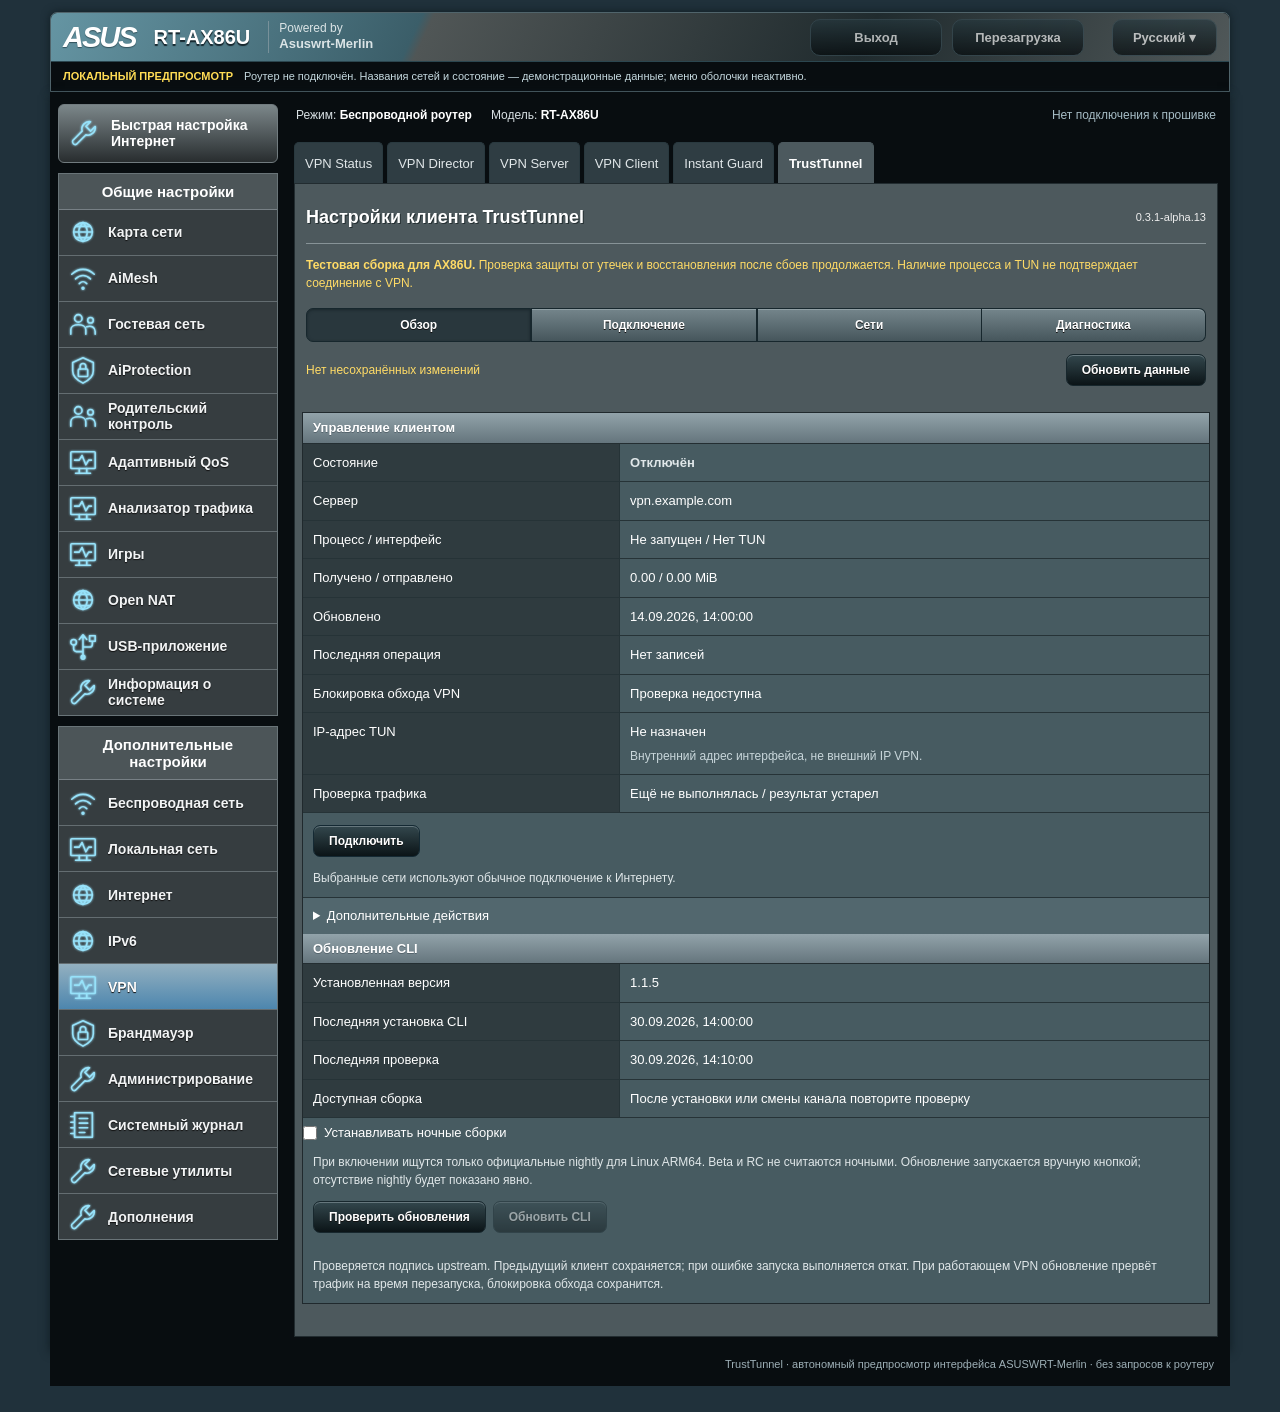
==== commit fa655df0: "Подготовить alpha.13: надёжное сохранение, установка и обновление CLI Добавить сохранённый профиль и" ====
--- a/preview/index.html
+++ b/preview/index.html
@@ -134,6 +134,13 @@
 .ttm-ssid-row small { margin-top:5px; }
 @media(max-width:760px) { .ttm-ssid-row { grid-template-columns:minmax(0,1fr); } .ttm-ssid-row > div:first-child { border-right:0; } }
 
+.ttm-container #ttm-state[data-state="disabled"] { color: #e0e7e9; }
+.ttm-container #ttm-state[data-state="tun_ready_unverified"] { color: #b5e9ff; }
+.ttm-container #ttm-state[data-state="blocked_or_start_failed"] { color: #ffb2a5; }
+.ttm-network-mode { margin-bottom: 8px !important; }
+.ttm-exclusion-item { display: flex; align-items: center; justify-content: space-between; gap: 10px; margin: 6px 10px; overflow-wrap: anywhere; }
+.ttm-exclusion-item span { min-width: 0; }
+
 body{background:#20313b;color:#fff;font-family:Arial,Helvetica,sans-serif;font-size:13px;margin:0;padding:12px 18px 26px}
 #TopBanner,.content,#footer{box-sizing:border-box;width:100%;max-width:1180px;margin:0 auto}
 #TopBanner{border:1px solid #50646b;border-radius:7px 7px 0 0;overflow:hidden;box-shadow:0 0 9px #101d23;background:#080d10}
@@ -180,7 +187,7 @@
 .preview-tabs{padding:0 8px;gap:4px}.preview-tab{display:none;min-height:35px;padding:0 12px;font-size:12px}.preview-tab.preview-client,.preview-tab[aria-current=page]{display:flex}
 #footer{padding:12px;font-size:10px;text-align:left}
 }
-</style><script>window.TTM_PREVIEW={"version": "0.3.1-alpha.12", "state": "disabled", "hostname": "vpn.example.com", "process_running": false, "interface_up": false, "enabled": false, "connection_verified": false, "rx_bytes": 0, "tx_bytes": 0, "timestamp": 1789394400, "last_result": "preview:not_executed", "endpoint": {"configured": true, "exclusions": []}, "tunnel_addresses": [], "traffic_check": null, "client_updates": {"channel": "stable", "installed": {"version": "1.1.5", "installed_at": 1790776800}, "last_check": {"checked_at": 1790777400, "channel": "stable"}, "dependencies_ready": true, "recovery_pending": false, "check": null}, "revision": "0123456789abcdef", "operations": [], "transaction": null, "clients": [{"ip": "192.168.51.10", "name": "\u041d\u043e\u0443\u0442\u0431\u0443\u043a", "wireless": [{"lan_if": "br1", "ssid": "Guest 1"}]}, {"ip": "192.168.50.20", "name": "\u0422\u0435\u043b\u0435\u0444\u043e\u043d", "wireless": [{"lan_if": "br0", "ssid": "Home"}]}], "diagnostics": {"model": "RT-AX86U", "firmware": "\u041d\u0435 \u043f\u0440\u043e\u0432\u0435\u0440\u0435\u043d\u0430", "guard": "unverified", "client_version_target": "1.1.5", "packet_path_verified": false}, "discovered_networks": [{"lan_if": "br0", "identity": "0000000000000000000000000000000000000000000000000000000000000000", "sources": ["192.168.50.0/24"], "ssids": ["Home"]}, {"lan_if": "br1", "identity": "1111111111111111111111111111111111111111111111111111111111111111", "sources": ["192.168.51.0/24"], "ssids": ["Guest 1"]}, {"lan_if": "br2", "identity": "2222222222222222222222222222222222222222222222222222222222222222", "sources": ["192.168.52.0/24"], "ssids": ["Guest 2"]}, {"lan_if": "br3", "identity": "3333333333333333333333333333333333333333333333333333333333333333", "sources": ["192.168.53.0/24"], "ssids": ["Guest 3"]}], "policy": {"schema": 3, "networks": [{"lan_if": "br1", "sources": ["192.168.51.0/24"]}], "block_ipv6_bridge": true, "table": 871, "priority": 17100}, "hardware_tested": false};</script><script>/* TrustTunnel v1 deep links, checked against TrustTunnel v1.0.33/deeplink.
+</style><script>window.TTM_PREVIEW={"version": "0.3.1-alpha.13", "state": "disabled", "hostname": "vpn.example.com", "process_running": false, "interface_up": false, "enabled": false, "connection_verified": false, "rx_bytes": 0, "tx_bytes": 0, "timestamp": 1789394400, "last_result": "preview:not_executed", "endpoint": {"configured": true, "exclusions": [], "settings": {"protocol": "http2", "mtu": 1350, "anti_dpi": false}}, "tunnel_addresses": [], "traffic_check": null, "client_updates": {"channel": "stable", "installed": {"version": "1.1.5", "installed_at": 1790776800}, "last_check": {"checked_at": 1790777400, "channel": "stable"}, "dependencies_ready": true, "recovery_pending": false, "check": null}, "revision": "0123456789abcdef", "operations": [], "transaction": null, "clients": [{"ip": "192.168.51.10", "name": "\u041d\u043e\u0443\u0442\u0431\u0443\u043a", "wireless": [{"lan_if": "br1", "ssid": "Guest 1"}]}, {"ip": "192.168.50.20", "name": "\u0422\u0435\u043b\u0435\u0444\u043e\u043d", "wireless": [{"lan_if": "br0", "ssid": "Home"}]}], "diagnostics": {"model": "RT-AX86U", "firmware": "\u041d\u0435 \u043f\u0440\u043e\u0432\u0435\u0440\u0435\u043d\u0430", "guard": "unverified", "client_version_target": "1.1.5", "packet_path_verified": false}, "discovered_networks": [{"lan_if": "br0", "identity": "0000000000000000000000000000000000000000000000000000000000000000", "sources": ["192.168.50.0/24"], "ssids": ["Home"]}, {"lan_if": "br1", "identity": "1111111111111111111111111111111111111111111111111111111111111111", "sources": ["192.168.51.0/24"], "ssids": ["Guest 1"]}, {"lan_if": "br2", "identity": "2222222222222222222222222222222222222222222222222222222222222222", "sources": ["192.168.52.0/24"], "ssids": ["Guest 2"]}, {"lan_if": "br3", "identity": "3333333333333333333333333333333333333333333333333333333333333333", "sources": ["192.168.53.0/24"], "ssids": ["Guest 3"]}], "policy": {"schema": 3, "networks": [{"lan_if": "br1", "sources": ["192.168.51.0/24"]}], "block_ipv6_bridge": true, "table": 871, "priority": 17100}, "hardware_tested": false};</script><script>/* TrustTunnel v1 deep links, checked against TrustTunnel v1.0.33/deeplink.
  * Client v1.1.5 pins that implementation in trusttunnel/Cargo.lock.
  * https://github.com/TrustTunnel/TrustTunnel/blob/v1.0.33/DEEP_LINK.md
  * parseLink(uri) -> {endpoint: schema-1 object, name: string, warnings: string[]}.
@@ -485,7 +492,8 @@
 (function (root) {
     'use strict';
     var api = {}, latest = null, initialized = false, lastSeen = 0, rowIndex = 0, pending = false, statusNotice = false;
-    var networkModels = new WeakMap(), importedDns = null, dirty = {}, editRevision = null;
+    var networkModels = new WeakMap(), importedDns = null, dirty = {}, editRevision = null, policyRevision = null;
+    var activeAction = null, unresolvedOperation = null, profileConfigured = null, lastMetrics = null, lastCpu = '—', routerTime = null, routerTimeSeen = 0;
     function ipv4(s) {
         if (typeof s !== 'string' || !/^(0|[1-9]\d{0,2})(\.(0|[1-9]\d{0,2})){3}$/.test(s)) return null;
         var a = s.split('.').map(Number);
@@ -539,11 +547,26 @@
         if (new TextEncoder().encode(serialized).length > 7600) throw new Error('Недостаточно места в хранилище аддонов. Используйте импорт политики по SSH.');
         return serialized;
     }
+    function publicDiagnostics(status) {
+        var diag=status.diagnostics||{}, report={schema:1,version:status.version,state:status.state,
+            process_running:!!status.process_running,interface_up:!!status.interface_up,network_count:(status.policy && status.policy.networks||[]).length};
+        report.tools=(diag.tools||[]).filter(function (tool) { return /^[a-z0-9-]{1,32}$/.test(tool.name); }).map(function (tool) { return {name:tool.name,available:!!tool.available}; });
+        report.operations=(status.operations||[]).map(function (op) { return {action:/^[a-z_-]{1,32}$/.test(op.action)?op.action:'unknown',state:/^(running|failed|succeeded)$/.test(op.state)?op.state:'unknown',code:/^[a-z_]{1,48}$/.test(op.code)?op.code:'unknown'}; });
+        report.model=/^[A-Za-z0-9_-]{1,32}$/.test(diag.model)?diag.model:'unknown';
+        report.architecture=/^(aarch64|armv7l|offline)$/.test(diag.architecture)?diag.architecture:'unknown';
+        report.firmware=/^[0-9._]{1,32}$/.test(diag.firmware)?diag.firmware:'unknown';
+        return report;
+    }
+    api.publicDiagnostics=publicDiagnostics;
     function connectionAction(status) { return status && status.process_running ? 'disable' : 'start'; }
     api.connectionAction = connectionAction;
     api.policyFromNetworks = policyFromNetworks; api.makeEnvelope = makeEnvelope; api.contains=contains; api.clientsForSsid=clientsForSsid;
     if (typeof module !== 'undefined' && module.exports) module.exports = api;
     if (!root.document) return;
+    function monotonicNow() { return root.performance ? root.performance.now() : Date.now(); }
+    function observeServerTime(value) { var time=Date.parse(value||''); if (Number.isFinite(time)) { routerTime=time/1000; routerTimeSeen=monotonicNow(); } }
+    function routerNow() { return routerTime===null?Date.now()/1000:routerTime+(monotonicNow()-routerTimeSeen)/1000; }
+    function statusFresh(status) { var now=routerNow(); return !!root.TTM_PREVIEW || !!status && Math.abs(now-status.timestamp)<150; }
     function el(id) { return document.getElementById(id); }
     function updateDirty() { text('ttm-dirty',Object.keys(dirty).length?'Есть несохранённые изменения':'Нет несохранённых изменений'); }
     function markDirty(kind) { if (!Object.keys(dirty).length) editRevision=latest ? latest.revision||'0' : '0'; dirty[kind]=true; updateDirty(); controls(true); }
@@ -553,6 +576,7 @@
     };
     root.ttmReload=async function () {
         if (pending) return;
+        if (unresolvedOperation) { await root.ttmCheckOperation(); return; }
         if (Object.keys(dirty).length && !root.confirm('Сбросить несохранённые изменения?')) return;
         initialized=false; dirty={}; editRevision=null; root.ttmClearConnection(); updateDirty();
         if (root.TTM_PREVIEW) { refresh(); return; }
@@ -572,9 +596,9 @@
         var date=new Date(value*1000);
         return Number.isNaN(date.getTime()) ? fallback : date.toLocaleString('ru-RU');
     }
-    var startErrors={update_check_failed:'Не удалось получить официальный список релизов. Проверьте доступ к GitHub и повторите поиск.',update_failed:'Обновление не завершилось. Обновите статус; при незавершённом восстановлении потребуется recover-client по SSH.',check_not_running:'Для проверки трафика сначала запустите клиент.',endpoint_missing:'Сначала сохраните корректное подключение.',policy_missing:'Выберите сети во вкладке «Сети» и нажмите «Сохранить маршрутизацию».',client_missing:'Не установлен проверенный клиент TrustTunnel.',forwarding_disabled:'На роутере отключена пересылка IPv4.',dns_missing:'В подключении не задан DNS.',dns_conflict:'Не удалось проверить внутренний адрес DNS.',network_changed:'Состав выбранных сетей изменился. Проверьте вкладку «Сети».',offload_unavailable:'Прошивка не предоставляет SKIPLOG или выборочное управление кешем потоков. Запуск заблокирован для защиты выбранных сетей.',offload_flush_failed:'Не удалось очистить ускоренные потоки выбранной сети. Защитные правила сохранены.',tun_unavailable:'Не удалось загрузить штатный TUN-модуль роутера.',missing_dependency:'На роутере отсутствует необходимая утилита.'};
+    var startErrors={update_pending:'Сначала подтвердите новую версию CLI или верните предыдущую.',update_check_failed:'Не удалось получить официальный список релизов. Проверьте доступ к GitHub и повторите поиск.',update_failed:'Обновление не завершилось. Обновите статус; при незавершённом восстановлении потребуется recover-client по SSH.',check_not_running:'Для проверки трафика сначала запустите клиент.',endpoint_missing:'Сначала сохраните корректное подключение.',policy_missing:'Выберите сети во вкладке «Сети» и нажмите «Сохранить маршрутизацию».',client_missing:'Не установлен проверенный клиент TrustTunnel.',forwarding_disabled:'На роутере отключена пересылка IPv4.',dns_missing:'В подключении не задан DNS.',dns_conflict:'Не удалось проверить внутренний адрес DNS.',network_changed:'Состав выбранных сетей изменился. Проверьте вкладку «Сети».',offload_unavailable:'Прошивка не предоставляет SKIPLOG или выборочное управление кешем потоков. Запуск заблокирован для защиты выбранных сетей.',offload_flush_failed:'Не удалось очистить ускоренные потоки выбранной сети. Защитные правила сохранены.',tun_unavailable:'Не удалось загрузить штатный TUN-модуль роутера.',missing_dependency:'На роутере отсутствует необходимая утилита.'};
     function operationLabel(op) {
-        var actions={status:'Обновление статуса',start:'Запуск',pause:'Пауза',restart:'Перезапуск',disable:'Отключение',endpoint:'Подключение',exclusions:'Исключения',policy:'Маршрутизация',diagnostics:'Диагностика',verify_traffic:'Проверка трафика',check_updates:'Поиск обновлений',update_client:'Обновление CLI',channel_stable:'Стабильный канал',channel_nightly:'Ночной канал'};
+        var actions={status:'Обновление статуса',start:'Запуск',pause:'Пауза',restart:'Перезапуск',disable:'Отключение',endpoint:'Подключение',exclusions:'Исключения',policy:'Маршрутизация',endpoint_settings:'Параметры подключения',downgrade_client:'Переход на предыдущую сборку',confirm_client:'Подтверждение CLI',rollback_client:'Возврат предыдущего CLI',diagnostics:'Диагностика',verify_traffic:'Проверка трафика',check_updates:'Поиск обновлений',update_client:'Обновление CLI',channel_stable:'Стабильный канал',channel_nightly:'Ночной канал'};
         var states={running:'выполняется',succeeded:'выполнено',failed:'ошибка'};
         var codes={confirmation_required:'нужно подтверждение',revision_conflict:'настройки изменены в другой вкладке',transaction_pending:'сначала завершите пробное применение',invalid_configuration:'некорректная конфигурация',apply_failed:'не удалось применить',action_failed:'не удалось выполнить'};
         return (actions[op.action]||'Операция')+' · '+(startErrors[op.code]||codes[op.code]||states[op.state]||'результат неизвестен');
@@ -582,28 +606,43 @@
     function message(value, error, target) { target = target || 'ttm-message'; text(target,value); el(target).className = error ? 'ttm-error' : 'ttm-note'; }
     function controls(ok) {
         var disconnect=connectionAction(latest)==='disable';
-        text('ttm-toggle',disconnect?'Отключить':'Подключить');
+        text('ttm-toggle',pending && activeAction==='start'?'Подключение…':pending && activeAction==='disable'?'Отключение…':disconnect?'Отключить':'Подключить');
         el('ttm-toggle').classList.toggle('ttm-release',disconnect);
         // A paused or failed client can resume without releasing its guards.
         // Explicit release remains reachable under advanced actions.
         el('ttm-release-guards').hidden=!(latest && latest.enabled && !latest.process_running);
-        ok=ok && !!latest && (!!root.TTM_PREVIEW || Math.abs(Date.now()/1000-latest.timestamp)<150);
-        document.querySelectorAll('[data-runtime]').forEach(function (button) { button.disabled = !ok || pending || !!latest.transaction; });
+        ok=ok && !!latest && statusFresh(latest) && !unresolvedOperation;
+        document.querySelectorAll('[data-runtime]').forEach(function (button) { button.disabled = !ok || pending || !!unresolvedOperation || !!latest.transaction; });
         document.querySelectorAll('[data-view="connection"] input,[data-view="connection"] textarea,[data-view="connection"] select,[data-view="connection"] button').forEach(function (field) { field.disabled=pending; });
-        el('ttm-policy-fields').disabled = !ok || pending || !!(latest && latest.transaction) || !!(latest && latest.health && !latest.health.details_ready);
+        el('ttm-policy-fields').disabled = !ok || pending || !!unresolvedOperation || !!(latest && latest.transaction) || !!(latest && latest.health && !latest.health.details_ready);
         el('ttm-save').disabled = el('ttm-export-policy').disabled = el('ttm-policy-fields').disabled;
-        el('ttm-save-endpoint').disabled = !ok || pending || !!(latest && latest.transaction);
-        el('ttm-nightly').disabled=!ok || pending || !!latest.transaction;
+        el('ttm-save-endpoint').disabled = !ok || pending || !!unresolvedOperation || !!(latest && latest.transaction) || !!((latest||{}).client_updates||{}).recovery_pending;
+        el('ttm-nightly').disabled=!ok || pending || !!latest.transaction || !!((latest||{}).client_updates||{}).recovery_pending;
         var updates=(latest||{}).client_updates||{}, check=updates.check;
-        el('ttm-update-client').disabled=!ok || pending || !!latest.transaction || !updates.dependencies_ready || updates.recovery_pending || !check || check.state!=='available' || !check.candidate || check.channel!==updates.channel || (!root.TTM_PREVIEW && (Date.now()/1000-check.checked_at>3600 || check.checked_at>Date.now()/1000));
+        el('ttm-update-client').disabled=!ok || pending || !!latest.transaction || !updates.dependencies_ready || updates.recovery_pending || !check || ['available','older'].indexOf(check.state)<0 || !check.candidate || check.channel!==updates.channel || (!root.TTM_PREVIEW && (routerNow()-check.checked_at>3600 || check.checked_at>routerNow()));
+        text('ttm-update-client',check && check.state==='older'?'Перейти на предыдущую сборку':'Обновить CLI');
+        el('ttm-confirm-client').disabled=!ok || pending || !updates.trial || updates.trial.remaining_seconds<=0 || !latest.process_running;
+        el('ttm-rollback-client').disabled=!ok || pending || !!latest.transaction || !(updates.rollback_available || updates.recovery_pending);
+        el('ttm-policy-fields').disabled=el('ttm-policy-fields').disabled || !!updates.recovery_pending;
+        el('ttm-save').disabled=el('ttm-export-policy').disabled=el('ttm-policy-fields').disabled;
+        var conflict=!!latest && Object.keys(dirty).length>0 && editRevision!==(latest.revision||'0');
+        el('ttm-conflict').hidden=!conflict;
+        el('ttm-save').disabled=el('ttm-save').disabled || conflict;
+        el('ttm-save-endpoint').disabled=el('ttm-save-endpoint').disabled || conflict;
         el('ttm-save-exclusions').disabled = el('ttm-save-endpoint').disabled || !(latest && latest.endpoint && latest.endpoint.configured) || !!dirty.endpoint;
+        el('ttm-save-settings').disabled=el('ttm-save-exclusions').disabled;
+        el('ttm-operation-progress').hidden=!pending && !unresolvedOperation;
+        text('ttm-operation-progress',pending?(activeAction==='start'?'Подключение клиента…':activeAction==='disable'?'Отключение клиента…':'Ожидание подтверждения от роутера…'):
+            'Ответ не получен. Нажмите «Проверить результат», прежде чем повторять действие.');
+        el('ttm-check-operation').hidden=!unresolvedOperation;
+        el('ttm-check-operation').disabled=pending;
     }
     function networkTitle(network) {
         if (Array.isArray(network.ssids) && network.ssids.length>1) return 'Общая подсеть · '+(network.sources||[]).join(', ');
         if (typeof network.display_name==='string' && network.display_name) return network.display_name;
         return Array.isArray(network.ssids) && network.ssids.length ? network.ssids.join(' / ') : 'Локальная сеть — SSID не определён';
     }
-    function addNetwork(network, selected, available) {
+    function addNetwork(network, selected, available, allSources) {
         var index = ++rowIndex, row = document.createElement('div'); row.className = 'ttm-network';
         var info = document.createElement('div'), choice = document.createElement('label'), checkbox = document.createElement('input'), caption = document.createElement('span');
         checkbox.type = 'checkbox'; checkbox.className = 'ttm-selected'; checkbox.checked = !!selected;
@@ -620,7 +659,23 @@
         sources.value = (network.sources || []).join('\n'); sources.placeholder = '192.168.50.0/24';
         name.htmlFor = sources.id; name.textContent = 'Подсети / адреса IPv4'; box.appendChild(name); box.appendChild(sources); row.appendChild(box);
         // The firmware association is held in memory, never read from an editable DOM field.
-        networkModels.set(row,{identity:Object.freeze({lan_if:network.lan_if,token:network.identity}),available:!!available});
+        var original=(allSources||network.sources||[]).slice(), current=(network.sources||[]).slice();
+        var mode=current.slice().sort().join()===original.slice().sort().join()?'whole':current.length && current.every(function (v) { return /\/32$/.test(v); })?'devices':'custom';
+        networkModels.set(row,{identity:Object.freeze({lan_if:network.lan_if,token:network.identity}),available:!!available,
+            mode:mode,original:original,drafts:{whole:original.join('\n'),devices:mode==='devices'?current.join('\n'):'',custom:current.join('\n')}});
+        var modeLabel=document.createElement('label'), modes=document.createElement('select');
+        modes.className='ttm-network-mode'; modes.id='ttm-network-'+index+'-mode'; modeLabel.htmlFor=modes.id; modeLabel.textContent='Направлять через VPN';
+        modes.add(new Option('Вся сеть','whole')); modes.add(new Option('Выбранные устройства','devices')); modes.add(new Option('Свои подсети / адреса','custom')); modes.value=mode;
+        modes.addEventListener('change',function () {
+            var model=networkModels.get(row), next=modes.value;
+            model.drafts[model.mode]=sources.value;
+            if (next!=='custom' && model.drafts[next]!==sources.value && sources.value.trim() &&
+                !root.confirm(next==='whole'?'Применить VPN ко всей этой сети?':'Перейти к отдельным устройствам? Текущие подсети останутся в черновике режима «Свои подсети».')) { modes.value=model.mode; return; }
+            model.mode=next; sources.value=model.drafts[next]; sources.readOnly=next!=='custom';
+            model.devicesSignature=null; renderNetworkDevices(row,latest.discovered_networks.find(function (n) { return n.lan_if===model.identity.lan_if; })||network,model.available);
+            markDirty('policy');
+        });
+        box.insertBefore(modes,name); box.insertBefore(modeLabel,modes); sources.readOnly=mode!=='custom';
         var devicesBox=document.createElement('div'); devicesBox.className='ttm-ssid-rows'; row.appendChild(devicesBox);
         el('ttm-networks').appendChild(row); return row;
     }
@@ -628,10 +683,10 @@
         var devices=document.createElement('select'); devices.className='ttm-device'; devices.setAttribute('aria-label',ssid?'Добавить устройство из '+ssid:'Добавить устройство по IPv4');
         devices.add(new Option(clients.length?'Добавить устройство…':'Нет подтверждённых устройств',''));
         clients.forEach(function (client) { devices.add(new Option(client.name+' · '+client.ip,client.ip+'/32')); });
-        devices.disabled=!clients.length;
-        devices.addEventListener('change',function () { if (!devices.value) return;
+        devices.disabled=!clients.length || networkModels.get(row).mode!=='devices';
+        devices.addEventListener('change',function () { if (!devices.value || networkModels.get(row).mode!=='devices') return;
             var sources=row.querySelector('.ttm-cidrs'), checkbox=row.querySelector('.ttm-selected');
-            var list=sources.value.trim().split(/[\s,;]+/).filter(function (source) { return /\/32$/.test(source); });
+            var list=sources.value.trim().split(/[\s,;]+/).filter(Boolean);
             if (list.indexOf(devices.value)<0) list.push(devices.value);
             sources.value=list.join('\n'); checkbox.checked=true; devices.value=''; markDirty('policy'); updateCount();
         }); box.appendChild(devices);
@@ -678,11 +733,11 @@
     function reconcileNetworks(status) {
         var inventory = Array.isArray(status.discovered_networks) ? status.discovered_networks : [];
         var selected = status.policy ? (status.policy.schema === 1 ? [{lan_if:status.policy.lan_if,sources:status.policy.sources}] : status.policy.networks) : [];
-        if (!initialized) {
+        if (!initialized || (!dirty.policy && policyRevision!==(status.revision||'0'))) {
             el('ttm-networks').textContent=''; rowIndex=0;
             inventory.forEach(function (network) {
                 var saved=selected.find(function (n) { return n.lan_if===network.lan_if; });
-                addNetwork(Object.assign({},network,{sources:saved?saved.sources:network.sources}),!!saved,true);
+                addNetwork(Object.assign({},network,{sources:saved?saved.sources:network.sources}),!!saved,true,network.sources);
             });
             selected.forEach(function (network) {
                 if (!inventory.some(function (n) { return n.lan_if===network.lan_if; })) addNetwork(network,true,false);
@@ -696,7 +751,7 @@
                 label.appendChild(checkbox); label.appendChild(document.createTextNode(networkTitle(network)+' · '+network.sources.join(', ')));
                 el('ttm-local-access').appendChild(label);
             });
-            initialized=true;
+            initialized=true; policyRevision=status.revision||'0';
         } else {
             inventory.forEach(function (network) {
                 if (!rows().some(function (r) { return r.lan_if===network.lan_if; })) addNetwork(network,false,true);
@@ -733,17 +788,31 @@
     }
     function render(status) {
         if (!status || typeof status.enabled !== 'boolean' || typeof status.timestamp !== 'number') throw new Error('Invalid status');
-        latest = status; lastSeen = Date.now();
+        latest = status; lastSeen = monotonicNow();
         if (!Object.keys(dirty).length && !pending) editRevision=status.revision||'0';
         if (!dirty.endpoint && !dirty.exclusions && !pending) fillExclusions((status.endpoint||{}).exclusions||[]);
+        var endpoint=status.endpoint||{}, configured=!!endpoint.configured, settings=endpoint.settings||{};
+        el('ttm-profile').hidden=!configured;
+        if (profileConfigured!==configured) { el('ttm-replace-connection').open=!configured; profileConfigured=configured; }
+        el('ttm-setup').hidden=configured && !!status.policy;
+        text('ttm-setup-state',!configured?'Шаг 1 из 3: сохраните подключение.':!status.policy?'Шаг 2 из 3: выберите сети для VPN.':'Шаг 3 из 3: подключите VPN и проверьте сайты из выбранной сети.');
+        text('ttm-profile-server',status.hostname||'Не указан');
+        text('ttm-profile-summary',(settings.protocol==='http3'?'HTTP/3 · QUIC':'HTTP/2 · TCP')+' · MTU '+(settings.mtu||1350)+' · Anti-DPI '+(settings.anti_dpi?'включён':'выключен'));
+        if (!dirty.endpoint_settings && !pending) {
+            el('ttm-setting-protocol').value=settings.protocol||'http2';
+            el('ttm-setting-mtu').value=settings.mtu||1350;
+            el('ttm-setting-anti-dpi').checked=!!settings.anti_dpi;
+        }
+        text('ttm-protection-note',status.enabled && !status.process_running?'Интернет выбранных сетей заблокирован до запуска клиента или явного отключения VPN.':
+            status.enabled?'Отключение вернёт трафик выбранных сетей провайдеру без VPN.':'Выбранные сети используют обычное подключение к Интернету.');
         text('ttm-saved-connection',status.endpoint && status.endpoint.configured ? 'Подключение сохранено на роутере. Исключения можно менять отдельно; пароль и ссылка повторно не нужны.' : 'Подключение ещё не сохранено. Заполните параметры или импортируйте ссылку.');
         var labels = {disabled:'Отключён',paused_protected:'Пауза; блокировка запрошена',blocked_or_start_failed:'Процесс остановлен / ошибка',tun_ready_unverified:'Клиент запущен'};
-        text('ttm-state',labels[status.state] || 'Неизвестное состояние'); text('ttm-version',status.version);
+        text('ttm-state',labels[status.state] || 'Неизвестное состояние'); el('ttm-state').dataset.state=status.state; text('ttm-version',status.version);
         text('ttm-host',status.hostname || 'Подключение ещё не импортировано');
         text('ttm-process',status.process_running ? 'Запущен' : 'Не запущен'); text('ttm-tun',status.interface_up ? 'tt0' : 'Нет TUN');
         text('ttm-counter',(status.rx_bytes/1048576).toFixed(2) + ' / ' + (status.tx_bytes/1048576).toFixed(2) + ' MiB');
         text('ttm-age',dateLabel(status.timestamp,'Дата неизвестна')); text('ttm-last',(status.operations||[]).length?operationLabel(status.operations[0]):'Нет записей');
-        var fresh = !!root.TTM_PREVIEW || Math.abs(Date.now()/1000-status.timestamp) < 150;
+        var fresh = statusFresh(status);
         controls(fresh);
         if (!fresh) {
             message('Статус не обновляется. Последнее обновление: '+dateLabel(status.timestamp,'дата неизвестна')+'. Нажмите «Обновить данные», чтобы запросить новый статус контроллера.',true);
@@ -766,7 +835,17 @@
         var history=updates.last_check||check;
         text('ttm-client-checked-at',dateLabel((history||{}).checked_at,'Ещё не выполнялась')+(history&&history.channel!==updates.channel?' · '+history.channel:''));
         el('ttm-nightly').checked=updates.channel==='nightly';
-        text('ttm-client-update',!check?(updates.installed?'После установки или смены канала повторите проверку':'Проверьте доступные сборки'):check.state==='not_published'?(updates.channel==='nightly'?'Официальная nightly для ARM64 не опубликована':'Подходящий официальный релиз не найден'):check.state==='current'?'Установлен актуальный релиз':check.candidate?check.candidate.tag+' · '+check.candidate.channel:'Результат неизвестен');
+        text('ttm-client-update',!check?(updates.installed?'После установки или смены канала повторите проверку':'Проверьте доступные сборки'):check.state==='not_published'?(updates.channel==='nightly'?'Официальная nightly для ARM64 не опубликована':'Подходящий официальный релиз не найден'):check.state==='current'?'Установлен актуальный релиз':check.candidate?check.candidate.tag+' · '+check.candidate.channel+(check.state==='older'?' · старее установленной':check.state==='incompatible'?' · версия не распознана, установка заблокирована':''):'Результат неизвестен');
+        el('ttm-client-trial').hidden=!updates.trial;
+        text('ttm-client-trial-state',updates.trial?'Новый CLI применён временно. Проверьте сайты из выбранной сети и подтвердите в течение '+updates.trial.remaining_seconds+' с. Без подтверждения контроллер вернёт предыдущую версию.':'');
+        el('ttm-rollback-client').hidden=!(updates.rollback_available || updates.recovery_pending);
+        var metrics=status.metrics;
+        if (!metrics || !lastMetrics || metrics.process_start!==lastMetrics.process_start) lastCpu='—';
+        if (metrics && lastMetrics && metrics.process_start===lastMetrics.process_start && metrics.system_ticks>lastMetrics.system_ticks && metrics.cpu_ticks>=lastMetrics.cpu_ticks)
+            lastCpu=((metrics.cpu_ticks-lastMetrics.cpu_ticks)/(metrics.system_ticks-lastMetrics.system_ticks)*metrics.cpu_count*100).toFixed(1)+'% одного ядра';
+        text('ttm-resources',metrics?'Память '+(metrics.rss_kib/1024).toFixed(1)+' MiB · CPU '+lastCpu:'Нет данных процесса');
+        if (metrics && (!lastMetrics || metrics.system_ticks!==lastMetrics.system_ticks)) lastMetrics=metrics;
+        if (!metrics) lastMetrics=null;
         text('ttm-update-requirements',updates.recovery_pending?'Незавершённое обновление: требуется восстановление предыдущего клиента.':updates.dependencies_ready?'':'Для установки нужны curl, GnuPG, tar, timeout и od из Entware. Поиск обновлений требует curl.');
         text('ttm-ipv6-help','Аддон направляет через VPN только IPv4. Блокировка IPv6 действует на весь выбранный bridge, даже при выборе устройств /32.'+((status.diagnostics||{}).ipv6_service==='disabled'?' Сейчас IPv6 отключён в Merlin; правило защищает и после его включения.':''));
         text('ttm-guard',({disabled:'Отключена',unverified:'Проверка недоступна',installed_unverified:'Блокировка настроена; тест обрыва ещё не выполнен',incomplete:'Часть защитных правил отсутствует'})[(status.diagnostics||{}).guard]||'Нет данных');
@@ -777,7 +856,7 @@
         text('ttm-diagnostics',JSON.stringify(status.diagnostics||{hardware_tested:false},null,2));
         el('ttm-transaction').hidden=!status.transaction;
         if (status.transaction) text('ttm-transaction-state',status.transaction.phase==='trial' ?
-            'Проверьте Интернет и DNS на выбранных устройствах. Подтвердите в течение '+Math.max(0,status.transaction.deadline-Math.floor(Date.now()/1000))+' с. Без подтверждения будет запрошен откат.' :
+            'Проверьте Интернет и DNS на выбранных устройствах. Подтвердите в течение '+Math.max(0,typeof status.transaction.remaining_seconds==='number'?status.transaction.remaining_seconds:status.transaction.deadline-Math.floor(Date.now()/1000))+' с. Без подтверждения будет запрошен откат.' :
             'Восстановление настроек. Блокировки сохранены; при ошибке используйте «Откатить».');
         el('ttm-confirm').disabled=pending||!status.transaction||status.transaction.phase!=='trial';
         text('ttm-operation-list',(status.operations||[]).slice(0,8).map(operationLabel).join('\n')||'Операций пока нет');
@@ -786,8 +865,9 @@
     function refresh() {
         if (root.TTM_PREVIEW) { render(root.TTM_PREVIEW); return; }
         var request = new XMLHttpRequest(); request.open('GET','/user/trusttunnel/status.json?t='+Date.now(),true); request.timeout=5000;
-        request.onload = function () { try { if (request.status !== 200) throw new Error('Unavailable'); render(JSON.parse(request.responseText)); }
-            catch (_) { controls(false); message('Не удалось прочитать статус. Проверьте контроллер по SSH.',true); } };
+        request.onload = function () { try { if (request.status !== 200) throw new Error('Unavailable'); observeServerTime(request.getResponseHeader('Date')); render(JSON.parse(request.responseText)); }
+            catch (_) { controls(false); message(request.status===401 || request.status===403 || /login|Main_Login/i.test(request.responseText)?
+                'Сессия Merlin завершена. Войдите в панель роутера снова.':'Не удалось прочитать статус. Нажмите «Обновить данные»; при повторной ошибке откройте диагностику.',true); } };
         request.onerror = request.ontimeout = function () { controls(false); message('Нет актуального статуса роутера.',true); }; request.send();
     }
     async function wire(command) {
@@ -802,33 +882,40 @@
         try {
             var response=await root.fetch(form.getAttribute('action'),{method:'POST',
                 credentials:'same-origin',body:new URLSearchParams(new FormData(form)),signal:controller.signal});
-            if (!response.ok) throw new Error('Merlin отклонил запрос. Проверьте сессию WebUI.');
-            await response.text();
+            var body=await response.text();
+            if (response.status===401 || response.status===403 || /Main_Login\.asp|login_authorization/i.test(body)) {
+                var denied=new Error('Сессия Merlin завершена или доступ отклонён. Войдите в панель роутера снова.'); denied.rejected=true; throw denied;
+            }
+            if (!response.ok) throw new Error('Приём команды не подтверждён (HTTP '+response.status+'). Проверьте результат перед повтором.');
         } finally { root.clearTimeout(timer); }
     }
     function delay(ms) { return new Promise(function (resolve) { root.setTimeout(resolve,ms); }); }
     async function poll(file,check,timeout) {
-        var deadline=Date.now()+timeout;
-        while (Date.now()<deadline) {
+        var deadline=monotonicNow()+timeout;
+        while (monotonicNow()<deadline) {
             await delay(1000);
             var controller=new AbortController(), timer=root.setTimeout(function () { controller.abort(); },5000);
             try { var response=await root.fetch('/user/trusttunnel/'+file+'.json?t='+Date.now(),{cache:'no-store',credentials:'same-origin',signal:controller.signal});
-                if (response.ok) { var value=await response.json(); if (file==='status') render(value); if (check(value)) return value; }
+                if (response.ok) { observeServerTime(response.headers.get('Date')); var value=await response.json(); if (file==='status') render(value); if (check(value)) return value; }
             } catch (_) { /* A timeout never means successful completion. */ }
             finally { root.clearTimeout(timer); }
         }
         throw new Error('Подтверждение не получено. Результат неизвестен: обновите статус перед повторной операцией.');
     }
     async function waitOperation(id) {
+        unresolvedOperation=id;
         var status=await poll('status',function (s) { return (s.operations||[]).some(function (op) { return op.id===id && op.state!=='running'; }); },360000);
         var op=status.operations.find(function (item) { return item.id===id; });
+        unresolvedOperation=null;
         if (op.state!=='succeeded') throw new Error(op.code==='revision_conflict'?'Настройки изменены в другой вкладке. Обновите данные перед сохранением.':startErrors[op.code]||'Операция завершилась ошибкой: '+op.code);
         message(op.code==='confirmation_required'?'Настройки применены временно. Проверьте доступ и подтвердите применение.':'Операция выполнена.',false); return op;
     }
     async function busy(task) {
-        if (!latest||Date.now()-lastSeen>15000||pending) throw new Error('Дождитесь актуального статуса и завершения предыдущей операции.');
+        if (!latest||monotonicNow()-lastSeen>15000||pending||unresolvedOperation) throw new Error('Дождитесь актуального статуса и проверьте результат предыдущей операции.');
         pending=true; controls(false);
-        try { return await task(); } finally { pending=false; controls(true); refresh(); }
+        try { return await task(); }
+        catch(e) { if (e.rejected) unresolvedOperation=null; throw e; }
+        finally { pending=false; controls(true); refresh(); }
     }
     async function save(kind,data) {
         if (root.TTM_PREVIEW) { message('Демонстрация: конфигурация проверена; сохранение на роутер не выполнялось.',false); return; }
@@ -844,7 +931,7 @@
                 await wire(root.TTMTransfer.event(id,i,parts[i]));
                 await poll('transfer',function (s) { return s.id===id && s.next===i+1; },20000);
             }
-            await wire('start_ttm_commit_'+id); await waitOperation(id);
+            unresolvedOperation=id; await wire('start_ttm_commit_'+id); await waitOperation(id);
             delete dirty[kind]; editRevision=(latest.operations.find(function (op) { return op.id===id; })||{}).revision||latest.revision; updateDirty();
             if (kind==='endpoint') root.ttmClearConnection();
             } catch(e) { try { await wire('start_ttm_abort_'+id); } catch (_) { /* Preserve the original error. */ } throw e; }
@@ -854,6 +941,14 @@
         if (dirty.endpoint) throw new Error('Сначала сохраните или очистите изменения подключения.');
         if (!(latest && latest.endpoint && latest.endpoint.configured)) throw new Error('Сначала сохраните подключение.');
         await save('exclusions',{exclusions:root.TTMConnection.exclusionsFromFields([el('ttm-exclusion-domains').value,el('ttm-exclusion-networks').value].join('\n'))});
+    } catch(e) { message(e.message,true); } };
+    root.ttmSetup=function () { root.ttmView(latest && latest.endpoint && latest.endpoint.configured?'networks':'connection'); };
+    root.ttmSaveSettings=async function () { try {
+        if (dirty.endpoint) throw new Error('Сначала сохраните или очистите новое подключение.');
+        if (!(latest && latest.endpoint && latest.endpoint.configured)) throw new Error('Сначала сохраните подключение.');
+        var mtu=Number(el('ttm-setting-mtu').value);
+        if (!Number.isInteger(mtu) || mtu<1280 || mtu>1500) throw new Error('MTU должен быть целым числом от 1280 до 1500.');
+        await save('endpoint_settings',{protocol:el('ttm-setting-protocol').value,anti_dpi:el('ttm-setting-anti-dpi').checked,mtu:mtu});
     } catch(e) { message(e.message,true); } };
     root.ttmSaveEndpoint=async function () { try { await save('endpoint',readEndpoint()); } catch(e) { message(e.message,true); } };
     root.ttmToggle = function () {
@@ -861,18 +956,28 @@
         return root.ttmAction(connectionAction(latest));
     };
     root.ttmAction = async function (action) { try {
-        if (action==='disable' && !root.confirm('Вернуть выбранные сети к обычной маршрутизации Merlin?')) return;
+        if (action==='disable' && !root.confirm('Отключить VPN? Трафик выбранных сетей пойдёт через провайдера без VPN.')) return;
+        if (action==='rollback_client' && !root.confirm('Вернуть предыдущую проверенную версию CLI? VPN будет перезапущен; блокировка обхода сохранится.')) return;
+        if (action==='confirm_client' && !root.confirm('Подтвердить новую версию CLI? Проверьте сайты и внешний IP с устройства выбранной сети.')) return;
         if (action==='policy') { await save('policy',policy()); return; }
-        if (['start','pause','restart','disable','diagnostics','check_updates','channel_stable','channel_nightly','verify_traffic'].indexOf(action)<0) throw new Error('Неизвестное действие');
+        if (['start','pause','restart','disable','diagnostics','check_updates','channel_stable','channel_nightly','verify_traffic','confirm_client','rollback_client'].indexOf(action)<0) throw new Error('Неизвестное действие');
         if (root.TTM_PREVIEW) { message('Демонстрация: команда не отправлена на роутер.',false); return; }
-        await busy(async function () { var id=root.TTMTransfer.id(root.crypto); await wire('start_ttm_do_'+id+'_'+action); await waitOperation(id); });
-    } catch(e) { message(e.message,true); } };
+        activeAction=action;
+        await busy(async function () { var id=root.TTMTransfer.id(root.crypto); unresolvedOperation=id; await wire('start_ttm_do_'+id+'_'+action); await waitOperation(id); });
+    } catch(e) { message(e.message,true); } finally { activeAction=null; controls(true); } };
+    root.ttmCheckOperation=async function () {
+        if (!unresolvedOperation || pending) return;
+        pending=true; controls(false);
+        try { await waitOperation(unresolvedOperation); }
+        catch(e) { message(e.message,true); }
+        finally { pending=false; controls(true); }
+    };
     root.ttmUpdateClient=async function () { try {
         var update=(latest.client_updates||{}).check;
-        if (!update || update.state!=='available' || !update.candidate) throw new Error('Сначала проверьте обновления.');
-        if (!root.confirm('Установить '+update.candidate.tag+'? Работающий VPN будет перезапущен. При ошибке запуска аддон попытается вернуть предыдущий клиент; результат восстановления будет виден в статусе.')) return;
+        if (!update || ['available','older'].indexOf(update.state)<0 || !update.candidate) throw new Error('Сначала проверьте обновления.');
+        if (!root.confirm((update.state==='older'?'Перейти с '+update.installed_version+' на более старую сборку ':'Установить ')+update.candidate.tag+'? Работающий VPN будет перезапущен. При ошибке запуска будет выполнен откат. Для работающего VPN подтвердите новую версию в течение 5 минут после проверки сайтов, иначе вернётся предыдущая.')) return;
         if (root.TTM_PREVIEW) { message('Демонстрация: обновление не устанавливается.',false); return; }
-        await busy(async function () { var id=root.TTMTransfer.id(root.crypto); await wire('start_ttm_do_'+id+'_update_client_'+update.id); await waitOperation(id); });
+        await busy(async function () { var id=root.TTMTransfer.id(root.crypto); unresolvedOperation=id; await wire('start_ttm_do_'+id+'_'+(update.state==='older'?'downgrade_client_':'update_client_')+update.id); await waitOperation(id); });
     } catch(e) { message(e.message,true); } };
     root.ttmTransaction=async function (action) { try {
         if (['confirm','rollback'].indexOf(action)<0||!latest.transaction) return;
@@ -899,8 +1004,29 @@
     }
     function fillExclusions(values) {
         var exclusions=root.TTMConnection.splitExclusions(values);
-        el('ttm-exclusion-domains').value=exclusions.domains.join('\n'); el('ttm-exclusion-networks').value=exclusions.networks.join('\n');
-    }
+        el('ttm-exclusion-domains').value=exclusions.domains.join('\n'); el('ttm-exclusion-networks').value=exclusions.networks.join('\n'); renderExclusionList();
+    }
+    function exclusionValues() { return root.TTMConnection.exclusionsFromFields([el('ttm-exclusion-domains').value,el('ttm-exclusion-networks').value].join('\n')); }
+    function renderExclusionList() {
+        var box=el('ttm-exclusion-list'); box.textContent='';
+        try { exclusionValues().forEach(function (rule) {
+            var row=document.createElement('div'), label=document.createElement('span'), remove=document.createElement('button'); row.className='ttm-exclusion-item';
+            label.textContent=rule; remove.type='button'; remove.textContent='Удалить'; remove.setAttribute('aria-label','Удалить исключение '+rule);
+            remove.addEventListener('click',function () { try { fillExclusions(exclusionValues().filter(function (item) { return item!==rule; })); markDirty('exclusions'); } catch(e) { message(e.message,true); } });
+            row.appendChild(label); row.appendChild(remove); box.appendChild(row);
+        }); } catch (_) { box.textContent='Исправьте формат в списках ниже, чтобы управлять отдельными правилами.'; }
+    }
+    root.ttmAddExclusion=function () { try {
+        var value=el('ttm-new-exclusion').value.trim();
+        if (/^https?:\/\//i.test(value)) {
+            var url=new URL(value);
+            if (url.username || url.password) throw new Error('URL с учётными данными не принимается. Введите только домен.');
+            value=url.hostname;
+            if (!root.confirm('Добавить исключение для всего домена '+value+' и его поддоменов? Путь, порт и параметры ссылки не ограничивают это правило. Трафик пойдёт без VPN.')) return;
+        }
+        var next=exclusionValues().concat([value]);
+        fillExclusions(root.TTMConnection.exclusionsFromFields(next)); markDirty('exclusions'); el('ttm-new-exclusion').value='';
+    } catch(e) { message(e.message,true); } };
     function fillEndpoint(endpoint) { Object.keys(fields).forEach(function (key) { var field=el('ttm-'+fields[key]), value=endpoint[key];
         if (key==='anti_dpi') field.checked=value; else field.value=Array.isArray(value)?value.join('\n'):value;
     });
@@ -923,7 +1049,7 @@
         var source=await file.text(), endpoint=source.trim().startsWith('tt://')?root.TTMConnection.parseLink(source.trim()).endpoint:root.TTMConnection.endpointFromFields(JSON.parse(source));
         fillEndpoint(endpoint); markDirty('endpoint'); root.ttmConnectionMode('manual'); message('Файл загружен в форму. Проверьте данные перед сохранением.',false,'ttm-connection-message');
     } catch(e) { message('Не удалось импортировать конфигурацию. '+(e instanceof SyntaxError?'Некорректный JSON.':e.message),true,'ttm-connection-message'); } finally { input.value=''; } };
-    root.ttmDownloadDiagnostics=function () { download({diagnostics:latest.diagnostics||{},operations:latest.operations||[],transaction:latest.transaction||null},'trusttunnel-diagnostics.json'); };
+    root.ttmDownloadDiagnostics=function () { download(publicDiagnostics(latest),'trusttunnel-diagnostics.json'); };
     root.done_validating = function () { refresh(); };
     root.ttmInitial = function () {
         if (typeof root.show_menu==='function') root.show_menu();
@@ -937,10 +1063,14 @@
                 if (next!==null) { event.preventDefault(); root.ttmView(tabs[next].dataset.viewButton); tabs[next].focus(); }
             });
         });
-        ['ttm-endpoint-form','ttm-link-panel','ttm-policy-fields'].forEach(function (id) {
-            el(id).addEventListener('input',function (event) { markDirty(id==='ttm-policy-fields'?'policy':/^ttm-exclusion-/.test(event.target.id)?'exclusions':'endpoint'); });
+        ['ttm-endpoint-form','ttm-link-panel','ttm-policy-fields','ttm-settings-form','ttm-exclusions'].forEach(function (id) {
+            el(id).addEventListener('input',function (event) {
+                if (event.target.id==='ttm-new-exclusion' || event.target.id==='ttm-show-password' || event.target.classList.contains('ttm-network-mode')) return;
+                if (/^ttm-exclusion-/.test(event.target.id)) renderExclusionList();
+                markDirty(id==='ttm-settings-form'?'endpoint_settings':id==='ttm-policy-fields'?'policy':/^ttm-exclusion-/.test(event.target.id)?'exclusions':'endpoint');
+            });
         });
-        root.addEventListener('beforeunload',function (event) { if (pending||Object.keys(dirty).length) { event.preventDefault(); event.returnValue=''; } });
+        root.addEventListener('beforeunload',function (event) { if (pending||unresolvedOperation||Object.keys(dirty).length) { event.preventDefault(); event.returnValue=''; } });
         root.ttmView('overview'); updateDirty();
         refresh(); if (!root.TTM_PREVIEW) root.setInterval(refresh,5000);
     };
@@ -965,7 +1095,7 @@
 <td class="ttm-sidebar"><div id="mainMenu" aria-label="Образец меню прошивки"><div class="preview-quick"><svg class="preview-icon" viewBox="0 0 32 32" aria-hidden="true"><path d="M23 4a8 8 0 0 0-9 10L4 24a3 3 0 0 0 4 4l10-10a8 8 0 0 0 10-9l-5 5-5-5z"/></svg><span>Быстрая настройка<br>Интернет</span></div><div class="preview-menu-group"><div class="preview-menu-heading">Общие настройки</div><div class="preview-menu-item"><svg class="preview-icon" viewBox="0 0 32 32" aria-hidden="true"><circle cx="16" cy="16" r="10"/><path d="M6 16h20M16 6c-6 6-6 14 0 20M16 6c6 6 6 14 0 20M8 10h16M8 22h16"/></svg><span>Карта сети</span></div><div class="preview-menu-item"><svg class="preview-icon" viewBox="0 0 32 32" aria-hidden="true"><path d="M4 12c7-7 17-7 24 0M8 17c5-5 11-5 16 0M12 22c3-3 5-3 8 0"/><circle cx="16" cy="27" r="1"/></svg><span>AiMesh</span></div><div class="preview-menu-item"><svg class="preview-icon" viewBox="0 0 32 32" aria-hidden="true"><circle cx="11" cy="10" r="4"/><circle cx="24" cy="12" r="3"/><path d="M3 27v-5c0-7 16-7 16 0v5M20 19c5-2 9 1 9 5v3"/></svg><span>Гостевая сеть</span></div><div class="preview-menu-item"><svg class="preview-icon" viewBox="0 0 32 32" aria-hidden="true"><path d="M16 3L5 8v9c0 6 5 10 11 13 6-3 11-7 11-13V8z"/><rect x="11" y="15" width="10" height="8" rx="1"/><path d="M13 15v-3a3 3 0 0 1 6 0v3"/></svg><span>AiProtection</span></div><div class="preview-menu-item"><svg class="preview-icon" viewBox="0 0 32 32" aria-hidden="true"><circle cx="11" cy="10" r="4"/><circle cx="24" cy="12" r="3"/><path d="M3 27v-5c0-7 16-7 16 0v5M20 19c5-2 9 1 9 5v3"/></svg><span>Родительский контроль</span></div><div class="preview-menu-item"><svg class="preview-icon" viewBox="0 0 32 32" aria-hidden="true"><rect x="3" y="5" width="26" height="18" rx="1"/><path d="M12 23v5M20 23v5M8 28h16M7 14h5l3-5 4 10 3-5h3"/></svg><span>Адаптивный QoS</span></div><div class="preview-menu-item"><svg class="preview-icon" viewBox="0 0 32 32" aria-hidden="true"><rect x="3" y="5" width="26" height="18" rx="1"/><path d="M12 23v5M20 23v5M8 28h16M7 14h5l3-5 4 10 3-5h3"/></svg><span>Анализатор трафика</span></div><div class="preview-menu-item"><svg class="preview-icon" viewBox="0 0 32 32" aria-hidden="true"><rect x="3" y="5" width="26" height="18" rx="1"/><path d="M12 23v5M20 23v5M8 28h16M7 14h5l3-5 4 10 3-5h3"/></svg><span>Игры</span></div><div class="preview-menu-item"><svg class="preview-icon" viewBox="0 0 32 32" aria-hidden="true"><circle cx="16" cy="16" r="10"/><path d="M6 16h20M16 6c-6 6-6 14 0 20M16 6c6 6 6 14 0 20M8 10h16M8 22h16"/></svg><span>Open NAT</span></div><div class="preview-menu-item"><svg class="preview-icon" viewBox="0 0 32 32" aria-hidden="true"><path d="M16 28V5m-4 4 4-5 4 5M16 22H9a3 3 0 0 1-3-3v-4M16 17h7a3 3 0 0 0 3-3v-2"/><circle cx="6" cy="12" r="3"/><rect x="23" y="5" width="6" height="6"/><circle cx="16" cy="28" r="2"/></svg><span>USB-приложение</span></div><div class="preview-menu-item"><svg class="preview-icon" viewBox="0 0 32 32" aria-hidden="true"><path d="M23 4a8 8 0 0 0-9 10L4 24a3 3 0 0 0 4 4l10-10a8 8 0 0 0 10-9l-5 5-5-5z"/></svg><span>Информация о системе</span></div></div><div class="preview-menu-group"><div class="preview-menu-heading">Дополнительные настройки</div><div class="preview-menu-item"><svg class="preview-icon" viewBox="0 0 32 32" aria-hidden="true"><path d="M4 12c7-7 17-7 24 0M8 17c5-5 11-5 16 0M12 22c3-3 5-3 8 0"/><circle cx="16" cy="27" r="1"/></svg><span>Беспроводная сеть</span></div><div class="preview-menu-item"><svg class="preview-icon" viewBox="0 0 32 32" aria-hidden="true"><rect x="3" y="5" width="26" height="18" rx="1"/><path d="M12 23v5M20 23v5M8 28h16M7 14h5l3-5 4 10 3-5h3"/></svg><span>Локальная сеть</span></div><div class="preview-menu-item"><svg class="preview-icon" viewBox="0 0 32 32" aria-hidden="true"><circle cx="16" cy="16" r="10"/><path d="M6 16h20M16 6c-6 6-6 14 0 20M16 6c6 6 6 14 0 20M8 10h16M8 22h16"/></svg><span>Интернет</span></div><div class="preview-menu-item"><svg class="preview-icon" viewBox="0 0 32 32" aria-hidden="true"><circle cx="16" cy="16" r="10"/><path d="M6 16h20M16 6c-6 6-6 14 0 20M16 6c6 6 6 14 0 20M8 10h16M8 22h16"/></svg><span>IPv6</span></div><div class="preview-menu-item is-active"><svg class="preview-icon" viewBox="0 0 32 32" aria-hidden="true"><rect x="3" y="5" width="26" height="18" rx="1"/><path d="M12 23v5M20 23v5M8 28h16M7 14h5l3-5 4 10 3-5h3"/></svg><span>VPN</span></div><div class="preview-menu-item"><svg class="preview-icon" viewBox="0 0 32 32" aria-hidden="true"><path d="M16 3L5 8v9c0 6 5 10 11 13 6-3 11-7 11-13V8z"/><rect x="11" y="15" width="10" height="8" rx="1"/><path d="M13 15v-3a3 3 0 0 1 6 0v3"/></svg><span>Брандмауэр</span></div><div class="preview-menu-item"><svg class="preview-icon" viewBox="0 0 32 32" aria-hidden="true"><path d="M23 4a8 8 0 0 0-9 10L4 24a3 3 0 0 0 4 4l10-10a8 8 0 0 0 10-9l-5 5-5-5z"/></svg><span>Администрирование</span></div><div class="preview-menu-item"><svg class="preview-icon" viewBox="0 0 32 32" aria-hidden="true"><path d="M7 3h19v26H7zM3 7h4M3 13h4M3 19h4M3 25h4M12 9h9M12 14h9M12 19h9M12 24h6"/></svg><span>Системный журнал</span></div><div class="preview-menu-item"><svg class="preview-icon" viewBox="0 0 32 32" aria-hidden="true"><path d="M23 4a8 8 0 0 0-9 10L4 24a3 3 0 0 0 4 4l10-10a8 8 0 0 0 10-9l-5 5-5-5z"/></svg><span>Сетевые утилиты</span></div><div class="preview-menu-item"><svg class="preview-icon" viewBox="0 0 32 32" aria-hidden="true"><path d="M23 4a8 8 0 0 0-9 10L4 24a3 3 0 0 0 4 4l10-10a8 8 0 0 0 10-9l-5 5-5-5z"/></svg><span>Дополнения</span></div></div></div><div id="subMenu"></div></td>
 <td style="vertical-align:top"><div id="tabMenu" class="submenuBlock"><div class="preview-status"><span>Режим: <b>Беспроводной роутер</b></span><span>Модель: <b>RT-AX86U</b></span><span class="preview-offline">Нет подключения к прошивке</span></div><div class="preview-tabs" aria-label="Образец вкладок VPN"><span class="preview-tab">VPN Status</span><span class="preview-tab">VPN Director</span><span class="preview-tab">VPN Server</span><span class="preview-tab preview-client">VPN Client</span><span class="preview-tab">Instant Guard</span><span class="preview-tab" aria-current="page">TrustTunnel</span></div></div>
 <div class="FormTitle ttm-container">
-<div class="ttm-heading ttm-titlebar"><h2>Настройки клиента TrustTunnel</h2><span class="ttm-badge" id="ttm-version">0.3.1-alpha.12</span></div>
+<div class="ttm-heading ttm-titlebar"><h2>Настройки клиента TrustTunnel</h2><span class="ttm-badge" id="ttm-version">0.3.1-alpha.13</span></div>
 <div class="ttm-banner"><strong>Тестовая сборка для AX86U.</strong> Проверка защиты от утечек и восстановления после сбоев продолжается. Наличие процесса и TUN не подтверждает соединение с VPN.</div>
 <div class="ttm-tabs ttm-navigation" role="tablist" aria-label="Настройки TrustTunnel">
 <button role="tab" type="button" data-view-button="overview" onclick="ttmView('overview')">Обзор</button>
@@ -974,7 +1104,11 @@
 <button role="tab" type="button" data-view-button="diagnostics" onclick="ttmView('diagnostics')">Диагностика</button>
 </div>
 <div class="ttm-draft"><span id="ttm-dirty">Изменения сохранены</span><button type="button" onclick="ttmReload()">Обновить данные</button></div>
+<p id="ttm-conflict" class="ttm-error" hidden>Настройки изменены в другой вкладке. Ваш черновик сохранён в форме. Обновите данные перед сохранением.</p>
+<p id="ttm-operation-progress" class="ttm-note" role="status" hidden></p>
+<div class="ttm-actions"><button id="ttm-check-operation" type="button" onclick="ttmCheckOperation()" hidden>Проверить результат</button></div>
 <div id="ttm-message" class="ttm-note" role="status" aria-live="polite"></div>
+<div id="ttm-setup" class="ttm-banner" hidden><p id="ttm-setup-state"></p><button type="button" onclick="ttmSetup()">Продолжить настройку</button></div>
 <div id="ttm-transaction" class="ttm-banner" hidden><p id="ttm-transaction-state"></p><div class="ttm-actions"><button id="ttm-confirm" type="button" onclick="ttmTransaction('confirm')">Доступ проверен, подтвердить</button><button type="button" onclick="ttmTransaction('rollback')">Откатить</button></div></div>
 <section class="ttm-section" data-view="overview" aria-labelledby="ttm-status-title">
 <div class="ttm-heading"><h3 id="ttm-status-title">Управление клиентом</h3></div>
@@ -991,7 +1125,7 @@
 </dl>
 <p id="ttm-startup" class="ttm-note" role="status" hidden></p>
 <div class="ttm-actions"><button id="ttm-toggle" type="button" class="ttm-primary" data-runtime onclick="ttmToggle()" disabled>Подключить</button></div>
-<p class="ttm-muted">Отключение возвращает выбранные сети к обычной маршрутизации Merlin.</p>
+<p id="ttm-protection-note" class="ttm-muted">Загрузка состояния защиты…</p>
 <details id="ttm-advanced-actions"><summary>Дополнительные действия</summary>
 <div class="ttm-actions">
 <button type="button" data-runtime onclick="ttmAction('pause')" disabled>Пауза с блокировкой</button>
@@ -1007,11 +1141,24 @@
 <label class="ttm-check"><input type="checkbox" id="ttm-nightly" onchange="ttmAction(this.checked?'channel_nightly':'channel_stable')"> Устанавливать ночные сборки</label>
 <p class="ttm-muted">При включении ищутся только официальные nightly для Linux ARM64. Beta и RC не считаются ночными. Обновление запускается вручную кнопкой; отсутствие nightly будет показано явно.</p>
 <div class="ttm-actions"><button type="button" data-runtime onclick="ttmAction('check_updates')" disabled>Проверить обновления</button><button type="button" id="ttm-update-client" onclick="ttmUpdateClient()" disabled>Обновить CLI</button></div>
+<div id="ttm-client-trial" class="ttm-banner" hidden><p id="ttm-client-trial-state"></p><button id="ttm-confirm-client" type="button" onclick="ttmAction('confirm_client')" disabled>Доступ проверен, принять CLI</button></div>
+<div class="ttm-actions"><button id="ttm-rollback-client" type="button" onclick="ttmAction('rollback_client')" disabled hidden>Вернуть предыдущий CLI</button></div>
 <p id="ttm-update-requirements" class="ttm-muted"></p>
 <p class="ttm-muted">Проверяется подпись upstream. Предыдущий клиент сохраняется; при ошибке запуска выполняется откат. При работающем VPN обновление прервёт трафик на время перезапуска, блокировка обхода сохранится.</p>
 </section>
 <section class="ttm-section" data-view="connection" aria-labelledby="ttm-connection-title" hidden>
 <div class="ttm-heading"><h3 id="ttm-connection-title">Настройки подключения</h3><span class="ttm-step">HTTPS · приватное сохранение</span></div>
+<div id="ttm-profile" hidden>
+<dl class="ttm-grid"><dt>Сохранённый сервер</dt><dd id="ttm-profile-server">—</dd><dt>Параметры</dt><dd id="ttm-profile-summary">—</dd><dt>Учётные данные</dt><dd>Пароль сохранён на роутере. DNS берётся из конфигурации подключения.</dd></dl>
+<details id="ttm-profile-editor"><summary>Изменить параметры подключения</summary>
+<form id="ttm-settings-form" onsubmit="return false">
+<div class="ttm-row"><label class="ttm-label" for="ttm-setting-protocol">Транспорт</label><div class="ttm-value"><select id="ttm-setting-protocol"><option value="http2">HTTP/2 · TCP</option><option value="http3">HTTP/3 · QUIC</option></select></div></div>
+<div class="ttm-row"><label class="ttm-label" for="ttm-setting-mtu">MTU</label><div class="ttm-value"><input id="ttm-setting-mtu" type="number" min="1280" max="1500" value="1350"></div></div>
+<div class="ttm-row"><div class="ttm-label">Anti-DPI</div><div class="ttm-value"><label class="ttm-check"><input id="ttm-setting-anti-dpi" type="checkbox"> Включить Anti-DPI</label></div></div>
+<div class="ttm-actions"><button id="ttm-save-settings" type="button" onclick="ttmSaveSettings()" disabled>Сохранить параметры</button></div>
+<p class="ttm-muted">Меняются только транспорт, MTU и Anti-DPI. Существующие пароль, DNS и сертификат сохраняются на роутере. При работающем VPN понадобится подтвердить пробное применение.</p>
+</form></details></div>
+<details id="ttm-replace-connection" open><summary>Новое подключение или замена сохранённого</summary>
 <p id="ttm-saved-connection" class="ttm-note"></p>
 <p class="ttm-muted">Введите параметры вручную, вставьте ссылку или загрузите файл. Существующий пароль с роутера не загружается: сохранение заменяет конфигурацию подключения целиком.</p>
 <div class="ttm-row"><label class="ttm-label" for="ttm-file">Импорт из файла</label><div class="ttm-value"><input type="file" id="ttm-file" accept=".json,.txt" onchange="ttmImportFile(this)"><small>JSON подключения или текст со ссылкой tt://, до 64 КиБ.</small></div></div>
@@ -1042,7 +1189,14 @@
 <div class="ttm-row"><label class="ttm-label" for="ttm-certificate">Сертификат PEM</label><div class="ttm-value"><textarea id="ttm-certificate" spellcheck="false" maxlength="16384" placeholder="-----BEGIN CERTIFICATE-----"></textarea><small>Если выдан вашим сервером. Для доверенного публичного сертификата оставьте пустым. Проверка TLS всегда включена.</small></div></div>
 </div>
 </details>
-<details class="ttm-exclusions-help" open><summary>Исключения из VPN</summary>
+
+</form>
+<div class="ttm-actions"><button type="button" id="ttm-save-endpoint" class="ttm-primary" onclick="ttmSaveEndpoint()">Сохранить подключение</button><button type="button" onclick="ttmExportEndpoint()">Проверить и скачать конфигурацию</button><button type="button" onclick="ttmClearConnection()">Очистить данные</button></div>
+</div>
+</details>
+<details id="ttm-exclusions" class="ttm-exclusions-help" open><summary>Исключения из VPN</summary>
+<div class="ttm-actions"><label for="ttm-new-exclusion">Новое исключение</label><input type="text" id="ttm-new-exclusion" placeholder="Домен, IPv4 или подсеть" spellcheck="false"><button type="button" onclick="ttmAddExclusion()">Добавить исключение</button></div>
+<div id="ttm-exclusion-list"></div>
 <p>Совпавшие назначения обходят TrustTunnel и выходят напрямую через WAN. Указывайте по одному правилу в строке.</p>
 <div class="ttm-settings">
 <div class="ttm-row"><label class="ttm-label" for="ttm-exclusion-domains">Домены сайтов</label><div class="ttm-value"><textarea id="ttm-exclusion-domains" spellcheck="false" placeholder="example.com&#10;*.example.net"></textarea><small><code>example.com</code> включает сам домен и его поддомены. <code>*.example.com</code> включает только поддомены. Полный URL, протокол и путь указывать нельзя.</small></div></div>
@@ -1052,9 +1206,6 @@
 <p>Эта кнопка обновляет только исключения сохранённого подключения. Для удаления всех исключений очистите оба списка и сохраните. При включённом VPN потребуется подтвердить пробное применение.</p>
 <p class="ttm-error">Исключённый трафик не защищён VPN и использует внешний адрес провайдера. Правила <code>0.0.0.0/0</code> и <code>*:порт</code> могут вывести напрямую большой объём трафика; <code>*:53</code> может вывести DNS.</p>
 </details>
-</form>
-<div class="ttm-actions"><button type="button" id="ttm-save-endpoint" class="ttm-primary" onclick="ttmSaveEndpoint()">Сохранить подключение</button><button type="button" onclick="ttmExportEndpoint()">Проверить и скачать конфигурацию</button><button type="button" onclick="ttmClearConnection()">Очистить данные</button></div>
-</div>
 <div id="ttm-connection-message" role="status" aria-live="polite" class="ttm-note"></div>
 <details class="ttm-import-help"><summary>Как применить подключение на роутере</summary>
 <p>Кнопка сохранения использует зашифрованную передачу через штатный интерфейс Merlin по HTTPS. Если этот экспериментальный канал недоступен, используйте импорт по SSH:</p>
@@ -1075,7 +1226,7 @@
 <div id="ttm-networks"></div><p id="ttm-networks-empty" class="ttm-note" hidden>Список сетей пока не получен от роутера. Дождитесь обновления статуса и проверьте настройки Wi-Fi.</p>
 <details><summary>Дополнительно: интерфейсы и подсети Wi-Fi</summary><div id="ttm-wifi-inventory"></div><p class="ttm-muted">Имя SSID не определяет отдельную IP-подсеть. Адресация и интерфейсы обнаружены на роутере.</p></details>
 <p class="ttm-muted">Список формируется автоматически. Если разные SSID включены в один bridge, правило для его подсети затронет их всех и проводные устройства. Для отдельной маршрутизации SSID нужна отдельная подсеть и bridge в Merlin. До 16 сетей и 32 записей подсетей суммарно.</p>
-<p class="ttm-muted">В списке SSID показаны только устройства, чьё текущее подключение подтвердил Wi-Fi-драйвер, с известным адресом DHCP. Неопределённые и отключённые устройства не приписываются SSID; их IPv4 можно указать вручную. Выбор устройства заменяет целые подсети списком адресов /32. Закрепите адрес в DHCP Merlin: правило привязано к IPv4, а не к MAC.</p>
+<p class="ttm-muted">В списке SSID показаны только устройства, чьё текущее подключение подтвердил Wi-Fi-драйвер, с известным адресом DHCP. Неопределённые и отключённые устройства не приписываются SSID; их IPv4 можно указать вручную. Для выбора устройств сначала включите режим «Выбранные устройства». Переход из режима всей сети запрашивает подтверждение. Закрепите адрес в DHCP Merlin: правило привязано к IPv4, а не к MAC.</p>
 <details><summary>Дополнительно: доступ к NAS и другим локальным сетям</summary><p>Необязательно. Отметьте сеть с NAS, принтером или другим локальным ресурсом, к которому нужен доступ из VPN-сети. Разрешить обычную маршрутизацию к отмеченным локальным сетям. Ограничения гостевой изоляции Merlin сохраняются. Интернет и DNS остаются направлены через VPN.</p><div id="ttm-local-access" class="ttm-local-access"></div></details>
 
 <label class="ttm-check ttm-acknowledgement"><input type="checkbox" id="ttm-v6ack"><span>Блокировать IPv6 в выбранных сетях, чтобы он не обходил VPN.</span></label>
@@ -1088,7 +1239,8 @@
 <section class="ttm-section" data-view="diagnostics" aria-labelledby="ttm-diagnostics-title" hidden>
 <div class="ttm-heading"><h3 id="ttm-diagnostics-title">Диагностика и история</h3></div>
 <p class="ttm-muted">Отчёт содержит версии, доступность инструментов и результаты операций. Пароль, ссылка подключения и журнал клиента в него не включаются. Проверка прохождения трафика и ускорения HND требует роутера.</p>
-<div class="ttm-actions"><button type="button" data-runtime onclick="ttmAction('diagnostics')">Обновить диагностику</button><button type="button" onclick="ttmDownloadDiagnostics()">Скачать отчёт</button></div>
+<div class="ttm-actions"><button type="button" data-runtime onclick="ttmAction('diagnostics')">Обновить диагностику</button><button type="button" onclick="ttmDownloadDiagnostics()">Скачать обезличенный отчёт</button></div>
+<p id="ttm-resources" class="ttm-muted">Показатели процесса ещё не получены.</p>
 <pre id="ttm-operation-list"></pre><details><summary>Совместимость и версии</summary><pre id="ttm-diagnostics"></pre></details>
 </section>
 </div></td></tr></table><div id="footer">TrustTunnel · автономный предпросмотр интерфейса ASUSWRT-Merlin · без запросов к роутеру</div></body></html>
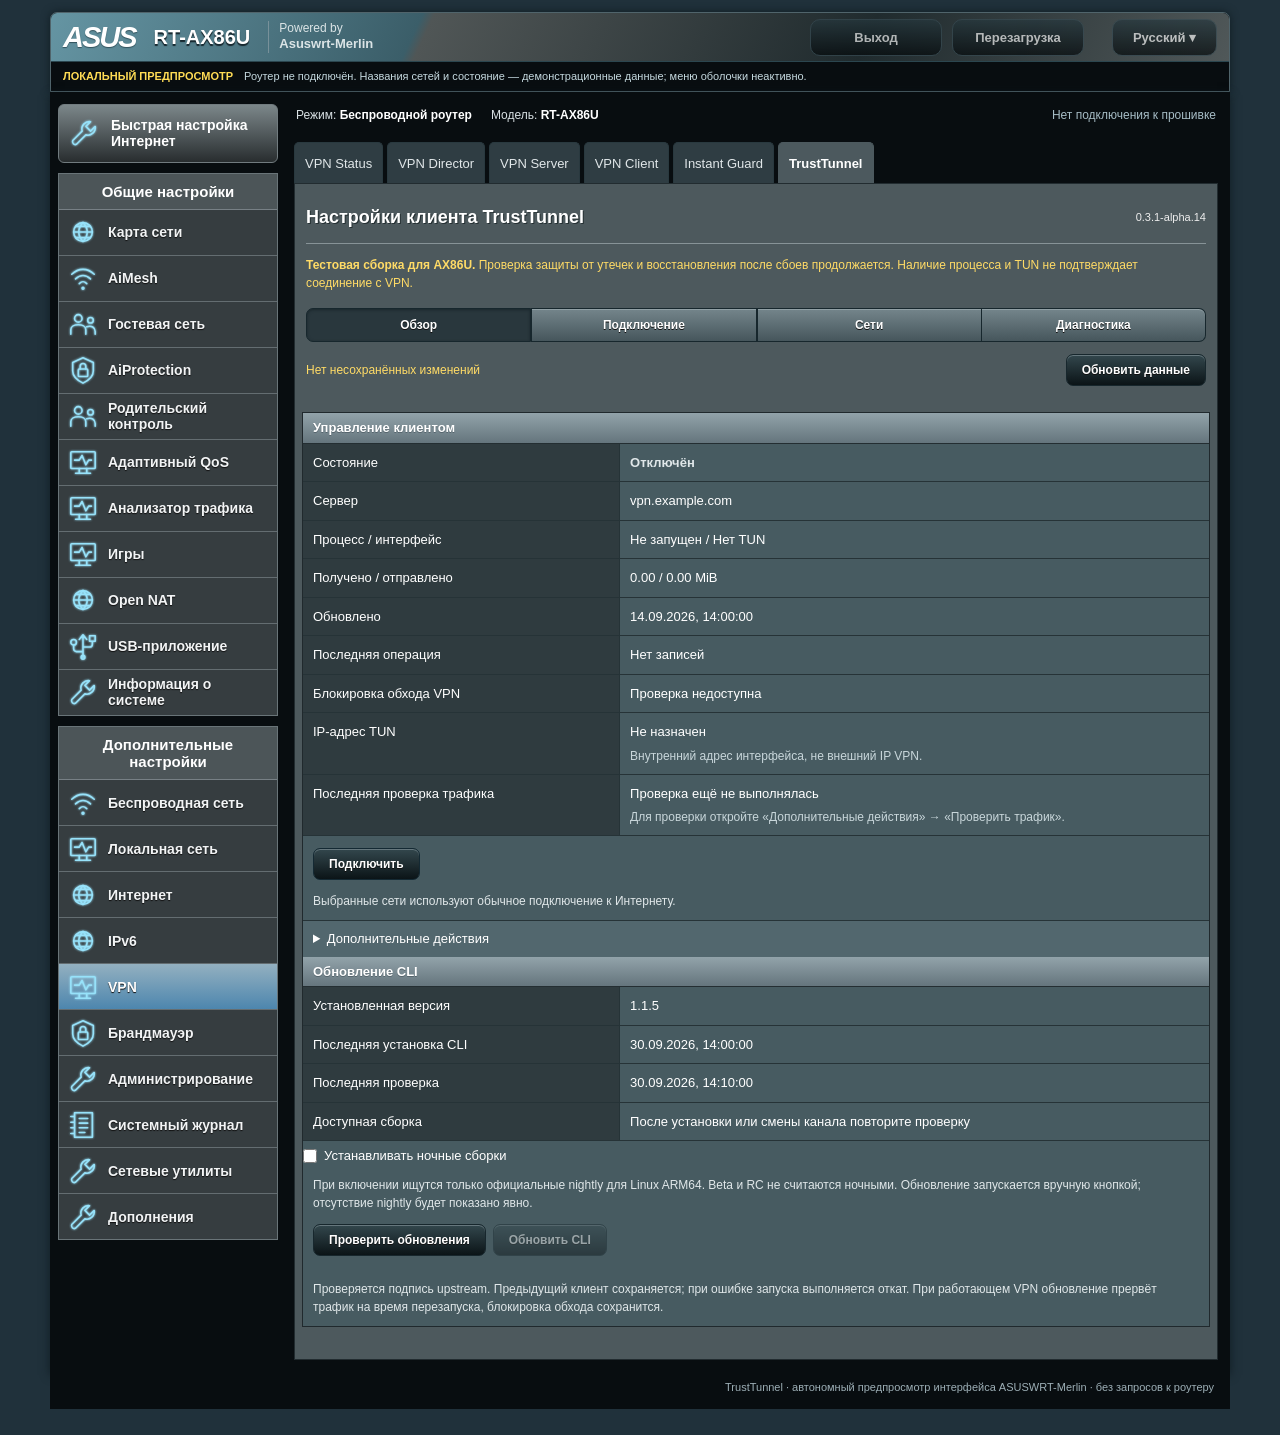
==== commit 48fa550d: "Исправить отображение истории проверки трафика (alpha.14)" ====
--- a/preview/index.html
+++ b/preview/index.html
@@ -187,7 +187,7 @@
 .preview-tabs{padding:0 8px;gap:4px}.preview-tab{display:none;min-height:35px;padding:0 12px;font-size:12px}.preview-tab.preview-client,.preview-tab[aria-current=page]{display:flex}
 #footer{padding:12px;font-size:10px;text-align:left}
 }
-</style><script>window.TTM_PREVIEW={"version": "0.3.1-alpha.13", "state": "disabled", "hostname": "vpn.example.com", "process_running": false, "interface_up": false, "enabled": false, "connection_verified": false, "rx_bytes": 0, "tx_bytes": 0, "timestamp": 1789394400, "last_result": "preview:not_executed", "endpoint": {"configured": true, "exclusions": [], "settings": {"protocol": "http2", "mtu": 1350, "anti_dpi": false}}, "tunnel_addresses": [], "traffic_check": null, "client_updates": {"channel": "stable", "installed": {"version": "1.1.5", "installed_at": 1790776800}, "last_check": {"checked_at": 1790777400, "channel": "stable"}, "dependencies_ready": true, "recovery_pending": false, "check": null}, "revision": "0123456789abcdef", "operations": [], "transaction": null, "clients": [{"ip": "192.168.51.10", "name": "\u041d\u043e\u0443\u0442\u0431\u0443\u043a", "wireless": [{"lan_if": "br1", "ssid": "Guest 1"}]}, {"ip": "192.168.50.20", "name": "\u0422\u0435\u043b\u0435\u0444\u043e\u043d", "wireless": [{"lan_if": "br0", "ssid": "Home"}]}], "diagnostics": {"model": "RT-AX86U", "firmware": "\u041d\u0435 \u043f\u0440\u043e\u0432\u0435\u0440\u0435\u043d\u0430", "guard": "unverified", "client_version_target": "1.1.5", "packet_path_verified": false}, "discovered_networks": [{"lan_if": "br0", "identity": "0000000000000000000000000000000000000000000000000000000000000000", "sources": ["192.168.50.0/24"], "ssids": ["Home"]}, {"lan_if": "br1", "identity": "1111111111111111111111111111111111111111111111111111111111111111", "sources": ["192.168.51.0/24"], "ssids": ["Guest 1"]}, {"lan_if": "br2", "identity": "2222222222222222222222222222222222222222222222222222222222222222", "sources": ["192.168.52.0/24"], "ssids": ["Guest 2"]}, {"lan_if": "br3", "identity": "3333333333333333333333333333333333333333333333333333333333333333", "sources": ["192.168.53.0/24"], "ssids": ["Guest 3"]}], "policy": {"schema": 3, "networks": [{"lan_if": "br1", "sources": ["192.168.51.0/24"]}], "block_ipv6_bridge": true, "table": 871, "priority": 17100}, "hardware_tested": false};</script><script>/* TrustTunnel v1 deep links, checked against TrustTunnel v1.0.33/deeplink.
+</style><script>window.TTM_PREVIEW={"version": "0.3.1-alpha.14", "state": "disabled", "hostname": "vpn.example.com", "process_running": false, "interface_up": false, "enabled": false, "connection_verified": false, "rx_bytes": 0, "tx_bytes": 0, "timestamp": 1789394400, "last_result": "preview:not_executed", "endpoint": {"configured": true, "exclusions": [], "settings": {"protocol": "http2", "mtu": 1350, "anti_dpi": false}}, "tunnel_addresses": [], "traffic_check": null, "traffic_check_history": null, "client_updates": {"channel": "stable", "installed": {"version": "1.1.5", "installed_at": 1790776800}, "last_check": {"checked_at": 1790777400, "channel": "stable"}, "dependencies_ready": true, "recovery_pending": false, "check": null}, "revision": "0123456789abcdef", "operations": [], "transaction": null, "clients": [{"ip": "192.168.51.10", "name": "\u041d\u043e\u0443\u0442\u0431\u0443\u043a", "wireless": [{"lan_if": "br1", "ssid": "Guest 1"}]}, {"ip": "192.168.50.20", "name": "\u0422\u0435\u043b\u0435\u0444\u043e\u043d", "wireless": [{"lan_if": "br0", "ssid": "Home"}]}], "diagnostics": {"model": "RT-AX86U", "firmware": "\u041d\u0435 \u043f\u0440\u043e\u0432\u0435\u0440\u0435\u043d\u0430", "guard": "unverified", "client_version_target": "1.1.5", "packet_path_verified": false}, "discovered_networks": [{"lan_if": "br0", "identity": "0000000000000000000000000000000000000000000000000000000000000000", "sources": ["192.168.50.0/24"], "ssids": ["Home"]}, {"lan_if": "br1", "identity": "1111111111111111111111111111111111111111111111111111111111111111", "sources": ["192.168.51.0/24"], "ssids": ["Guest 1"]}, {"lan_if": "br2", "identity": "2222222222222222222222222222222222222222222222222222222222222222", "sources": ["192.168.52.0/24"], "ssids": ["Guest 2"]}, {"lan_if": "br3", "identity": "3333333333333333333333333333333333333333333333333333333333333333", "sources": ["192.168.53.0/24"], "ssids": ["Guest 3"]}], "policy": {"schema": 3, "networks": [{"lan_if": "br1", "sources": ["192.168.51.0/24"]}], "block_ipv6_bridge": true, "table": 871, "priority": 17100}, "hardware_tested": false};</script><script>/* TrustTunnel v1 deep links, checked against TrustTunnel v1.0.33/deeplink.
  * Client v1.1.5 pins that implementation in trusttunnel/Cargo.lock.
  * https://github.com/TrustTunnel/TrustTunnel/blob/v1.0.33/DEEP_LINK.md
  * parseLink(uri) -> {endpoint: schema-1 object, name: string, warnings: string[]}.
@@ -826,9 +826,17 @@
         el('ttm-network-warnings').hidden=!(status.network_warnings||[]).length;
         renderWifiInventory(inventoryOrEmpty(status));
         text('ttm-tun-address',(status.tunnel_addresses||[]).join(', ')||'Не назначен');
-        var traffic=status.traffic_check;
+        var traffic=status.traffic_check, historyTraffic=status.traffic_check_history||traffic;
         var trafficLabels={traffic_observed:'Пакеты прошли через TUN в обе стороны',idle:'За 10 секунд двусторонний трафик не появился — откройте сайт и повторите',incomplete:'Не все правила или маршруты присутствуют',counters_reset:'Счётчики сброшены; повторите проверку'};
-        text('ttm-traffic-check',traffic ? (trafficLabels[traffic.state]||'Результат неизвестен') : 'Ещё не выполнялась / результат устарел');
+        text('ttm-traffic-check',historyTraffic ? (trafficLabels[historyTraffic.state]||'Результат неизвестен') : 'Проверка ещё не выполнялась');
+        text('ttm-traffic-checked-at',historyTraffic ? dateLabel(historyTraffic.checked_at,'Дата неизвестна')+' · Пакеты за 10 с: отправлено '+historyTraffic.sent_packets+', получено '+historyTraffic.received_packets+'.' : '');
+        var trafficReasons={expired:'Результату больше 5 минут.',client_restarted:'После проверки клиент был перезапущен.',settings_changed:'После проверки настройки изменились.',router_restarted:'После проверки роутер был перезагружен.',client_stopped:'Клиент остановлен.',legacy:'Проверка выполнена до обновления панели.'};
+        var trafficFresh=historyTraffic && (historyTraffic.fresh===true || (historyTraffic.fresh===undefined && !!traffic));
+        text('ttm-traffic-freshness',historyTraffic ? (trafficFresh?'Актуально для текущего запуска клиента; это наблюдение пакетов, а не тест утечек.':
+            (trafficReasons[historyTraffic.stale_reason]||'Результат устарел.')+' Сохранён результат последней проверки. Для новой проверки откройте «Дополнительные действия» → «Проверить трафик».') :
+            'Для проверки откройте «Дополнительные действия» → «Проверить трафик».');
+        el('ttm-traffic-checked-at').hidden=!historyTraffic;
+        el('ttm-traffic-freshness').hidden=false;
         var updates=status.client_updates||{}, check=updates.check;
         text('ttm-client-version',(updates.installed||{}).version||(check||{}).installed_version||'Нажмите «Проверить обновления»');
         text('ttm-client-installed-at',dateLabel((updates.installed||{}).installed_at,'Дата неизвестна'));
@@ -1095,7 +1103,7 @@
 <td class="ttm-sidebar"><div id="mainMenu" aria-label="Образец меню прошивки"><div class="preview-quick"><svg class="preview-icon" viewBox="0 0 32 32" aria-hidden="true"><path d="M23 4a8 8 0 0 0-9 10L4 24a3 3 0 0 0 4 4l10-10a8 8 0 0 0 10-9l-5 5-5-5z"/></svg><span>Быстрая настройка<br>Интернет</span></div><div class="preview-menu-group"><div class="preview-menu-heading">Общие настройки</div><div class="preview-menu-item"><svg class="preview-icon" viewBox="0 0 32 32" aria-hidden="true"><circle cx="16" cy="16" r="10"/><path d="M6 16h20M16 6c-6 6-6 14 0 20M16 6c6 6 6 14 0 20M8 10h16M8 22h16"/></svg><span>Карта сети</span></div><div class="preview-menu-item"><svg class="preview-icon" viewBox="0 0 32 32" aria-hidden="true"><path d="M4 12c7-7 17-7 24 0M8 17c5-5 11-5 16 0M12 22c3-3 5-3 8 0"/><circle cx="16" cy="27" r="1"/></svg><span>AiMesh</span></div><div class="preview-menu-item"><svg class="preview-icon" viewBox="0 0 32 32" aria-hidden="true"><circle cx="11" cy="10" r="4"/><circle cx="24" cy="12" r="3"/><path d="M3 27v-5c0-7 16-7 16 0v5M20 19c5-2 9 1 9 5v3"/></svg><span>Гостевая сеть</span></div><div class="preview-menu-item"><svg class="preview-icon" viewBox="0 0 32 32" aria-hidden="true"><path d="M16 3L5 8v9c0 6 5 10 11 13 6-3 11-7 11-13V8z"/><rect x="11" y="15" width="10" height="8" rx="1"/><path d="M13 15v-3a3 3 0 0 1 6 0v3"/></svg><span>AiProtection</span></div><div class="preview-menu-item"><svg class="preview-icon" viewBox="0 0 32 32" aria-hidden="true"><circle cx="11" cy="10" r="4"/><circle cx="24" cy="12" r="3"/><path d="M3 27v-5c0-7 16-7 16 0v5M20 19c5-2 9 1 9 5v3"/></svg><span>Родительский контроль</span></div><div class="preview-menu-item"><svg class="preview-icon" viewBox="0 0 32 32" aria-hidden="true"><rect x="3" y="5" width="26" height="18" rx="1"/><path d="M12 23v5M20 23v5M8 28h16M7 14h5l3-5 4 10 3-5h3"/></svg><span>Адаптивный QoS</span></div><div class="preview-menu-item"><svg class="preview-icon" viewBox="0 0 32 32" aria-hidden="true"><rect x="3" y="5" width="26" height="18" rx="1"/><path d="M12 23v5M20 23v5M8 28h16M7 14h5l3-5 4 10 3-5h3"/></svg><span>Анализатор трафика</span></div><div class="preview-menu-item"><svg class="preview-icon" viewBox="0 0 32 32" aria-hidden="true"><rect x="3" y="5" width="26" height="18" rx="1"/><path d="M12 23v5M20 23v5M8 28h16M7 14h5l3-5 4 10 3-5h3"/></svg><span>Игры</span></div><div class="preview-menu-item"><svg class="preview-icon" viewBox="0 0 32 32" aria-hidden="true"><circle cx="16" cy="16" r="10"/><path d="M6 16h20M16 6c-6 6-6 14 0 20M16 6c6 6 6 14 0 20M8 10h16M8 22h16"/></svg><span>Open NAT</span></div><div class="preview-menu-item"><svg class="preview-icon" viewBox="0 0 32 32" aria-hidden="true"><path d="M16 28V5m-4 4 4-5 4 5M16 22H9a3 3 0 0 1-3-3v-4M16 17h7a3 3 0 0 0 3-3v-2"/><circle cx="6" cy="12" r="3"/><rect x="23" y="5" width="6" height="6"/><circle cx="16" cy="28" r="2"/></svg><span>USB-приложение</span></div><div class="preview-menu-item"><svg class="preview-icon" viewBox="0 0 32 32" aria-hidden="true"><path d="M23 4a8 8 0 0 0-9 10L4 24a3 3 0 0 0 4 4l10-10a8 8 0 0 0 10-9l-5 5-5-5z"/></svg><span>Информация о системе</span></div></div><div class="preview-menu-group"><div class="preview-menu-heading">Дополнительные настройки</div><div class="preview-menu-item"><svg class="preview-icon" viewBox="0 0 32 32" aria-hidden="true"><path d="M4 12c7-7 17-7 24 0M8 17c5-5 11-5 16 0M12 22c3-3 5-3 8 0"/><circle cx="16" cy="27" r="1"/></svg><span>Беспроводная сеть</span></div><div class="preview-menu-item"><svg class="preview-icon" viewBox="0 0 32 32" aria-hidden="true"><rect x="3" y="5" width="26" height="18" rx="1"/><path d="M12 23v5M20 23v5M8 28h16M7 14h5l3-5 4 10 3-5h3"/></svg><span>Локальная сеть</span></div><div class="preview-menu-item"><svg class="preview-icon" viewBox="0 0 32 32" aria-hidden="true"><circle cx="16" cy="16" r="10"/><path d="M6 16h20M16 6c-6 6-6 14 0 20M16 6c6 6 6 14 0 20M8 10h16M8 22h16"/></svg><span>Интернет</span></div><div class="preview-menu-item"><svg class="preview-icon" viewBox="0 0 32 32" aria-hidden="true"><circle cx="16" cy="16" r="10"/><path d="M6 16h20M16 6c-6 6-6 14 0 20M16 6c6 6 6 14 0 20M8 10h16M8 22h16"/></svg><span>IPv6</span></div><div class="preview-menu-item is-active"><svg class="preview-icon" viewBox="0 0 32 32" aria-hidden="true"><rect x="3" y="5" width="26" height="18" rx="1"/><path d="M12 23v5M20 23v5M8 28h16M7 14h5l3-5 4 10 3-5h3"/></svg><span>VPN</span></div><div class="preview-menu-item"><svg class="preview-icon" viewBox="0 0 32 32" aria-hidden="true"><path d="M16 3L5 8v9c0 6 5 10 11 13 6-3 11-7 11-13V8z"/><rect x="11" y="15" width="10" height="8" rx="1"/><path d="M13 15v-3a3 3 0 0 1 6 0v3"/></svg><span>Брандмауэр</span></div><div class="preview-menu-item"><svg class="preview-icon" viewBox="0 0 32 32" aria-hidden="true"><path d="M23 4a8 8 0 0 0-9 10L4 24a3 3 0 0 0 4 4l10-10a8 8 0 0 0 10-9l-5 5-5-5z"/></svg><span>Администрирование</span></div><div class="preview-menu-item"><svg class="preview-icon" viewBox="0 0 32 32" aria-hidden="true"><path d="M7 3h19v26H7zM3 7h4M3 13h4M3 19h4M3 25h4M12 9h9M12 14h9M12 19h9M12 24h6"/></svg><span>Системный журнал</span></div><div class="preview-menu-item"><svg class="preview-icon" viewBox="0 0 32 32" aria-hidden="true"><path d="M23 4a8 8 0 0 0-9 10L4 24a3 3 0 0 0 4 4l10-10a8 8 0 0 0 10-9l-5 5-5-5z"/></svg><span>Сетевые утилиты</span></div><div class="preview-menu-item"><svg class="preview-icon" viewBox="0 0 32 32" aria-hidden="true"><path d="M23 4a8 8 0 0 0-9 10L4 24a3 3 0 0 0 4 4l10-10a8 8 0 0 0 10-9l-5 5-5-5z"/></svg><span>Дополнения</span></div></div></div><div id="subMenu"></div></td>
 <td style="vertical-align:top"><div id="tabMenu" class="submenuBlock"><div class="preview-status"><span>Режим: <b>Беспроводной роутер</b></span><span>Модель: <b>RT-AX86U</b></span><span class="preview-offline">Нет подключения к прошивке</span></div><div class="preview-tabs" aria-label="Образец вкладок VPN"><span class="preview-tab">VPN Status</span><span class="preview-tab">VPN Director</span><span class="preview-tab">VPN Server</span><span class="preview-tab preview-client">VPN Client</span><span class="preview-tab">Instant Guard</span><span class="preview-tab" aria-current="page">TrustTunnel</span></div></div>
 <div class="FormTitle ttm-container">
-<div class="ttm-heading ttm-titlebar"><h2>Настройки клиента TrustTunnel</h2><span class="ttm-badge" id="ttm-version">0.3.1-alpha.13</span></div>
+<div class="ttm-heading ttm-titlebar"><h2>Настройки клиента TrustTunnel</h2><span class="ttm-badge" id="ttm-version">0.3.1-alpha.14</span></div>
 <div class="ttm-banner"><strong>Тестовая сборка для AX86U.</strong> Проверка защиты от утечек и восстановления после сбоев продолжается. Наличие процесса и TUN не подтверждает соединение с VPN.</div>
 <div class="ttm-tabs ttm-navigation" role="tablist" aria-label="Настройки TrustTunnel">
 <button role="tab" type="button" data-view-button="overview" onclick="ttmView('overview')">Обзор</button>
@@ -1121,7 +1129,7 @@
 <dt>Последняя операция</dt><dd id="ttm-last">—</dd>
 <dt>Блокировка обхода VPN</dt><dd id="ttm-guard">—</dd>
 <dt>IP-адрес TUN</dt><dd><span id="ttm-tun-address">—</span><small>Внутренний адрес интерфейса, не внешний IP VPN.</small></dd>
-<dt>Проверка трафика</dt><dd id="ttm-traffic-check">Ещё не выполнялась</dd>
+<dt>Последняя проверка трафика</dt><dd><span id="ttm-traffic-check">Проверка ещё не выполнялась</span><small id="ttm-traffic-checked-at" hidden></small><small id="ttm-traffic-freshness" hidden></small></dd>
 </dl>
 <p id="ttm-startup" class="ttm-note" role="status" hidden></p>
 <div class="ttm-actions"><button id="ttm-toggle" type="button" class="ttm-primary" data-runtime onclick="ttmToggle()" disabled>Подключить</button></div>
@@ -1134,7 +1142,7 @@
 <button id="ttm-release-guards" type="button" class="ttm-release" data-runtime onclick="ttmAction('disable')" disabled hidden>Снять блокировку и отключить VPN</button>
 </div>
 <p class="ttm-muted">Пауза останавливает клиент и сохраняет блокировку обхода VPN. Чтобы продолжить, нажмите «Подключить». После паузы или ошибки запуска блокировку можно снять отдельной кнопкой в этом разделе; выбранные сети вернутся к обычной маршрутизации Merlin.</p>
-<details><summary>Как проверить соединение и защиту</summary><p>Подключите устройство к выбранной сети, нажмите «Проверить трафик» и в течение 10 секунд откройте сайт. Панель проверит правила, маршрут и прохождение пакетов в обе стороны. Отсутствие пакетов при простое не означает ошибку.</p><p>Для полной проверки блокировки обхода нужен отдельный тест: на подготовленном устройстве открыть сайт, включить «Пауза с блокировкой», убедиться, что Интернет недоступен, затем нажать «Подключить». Такая проверка временно отключает Интернет выбранных сетей и не запускается автоматически. Исключения из VPN проверяйте отдельно.</p></details>
+<details><summary>Как проверить соединение и защиту</summary><p>Подключите устройство к выбранной сети, нажмите «Проверить трафик» и в течение 10 секунд откройте сайт. Панель проверит правила, маршрут и прохождение пакетов в обе стороны. Отсутствие пакетов при простое не означает ошибку. Последний результат сохраняется вместе с датой; через 5 минут, после перезапуска клиента или изменения настроек он показывается как история. «Обновить данные» перечитывает статус и не запускает новую проверку.</p><p>Для полной проверки блокировки обхода нужен отдельный тест: на подготовленном устройстве открыть сайт, включить «Пауза с блокировкой», убедиться, что Интернет недоступен, затем нажать «Подключить». Такая проверка временно отключает Интернет выбранных сетей и не запускается автоматически. Исключения из VPN проверяйте отдельно.</p></details>
 </details>
 <div class="ttm-heading"><h3>Обновление CLI</h3></div>
 <dl class="ttm-grid"><dt>Установленная версия</dt><dd id="ttm-client-version">—</dd><dt>Последняя установка CLI</dt><dd id="ttm-client-installed-at">Дата неизвестна</dd><dt>Последняя проверка</dt><dd id="ttm-client-checked-at">Ещё не выполнялась</dd><dt>Доступная сборка</dt><dd id="ttm-client-update">Обновления ещё не проверялись</dd></dl>
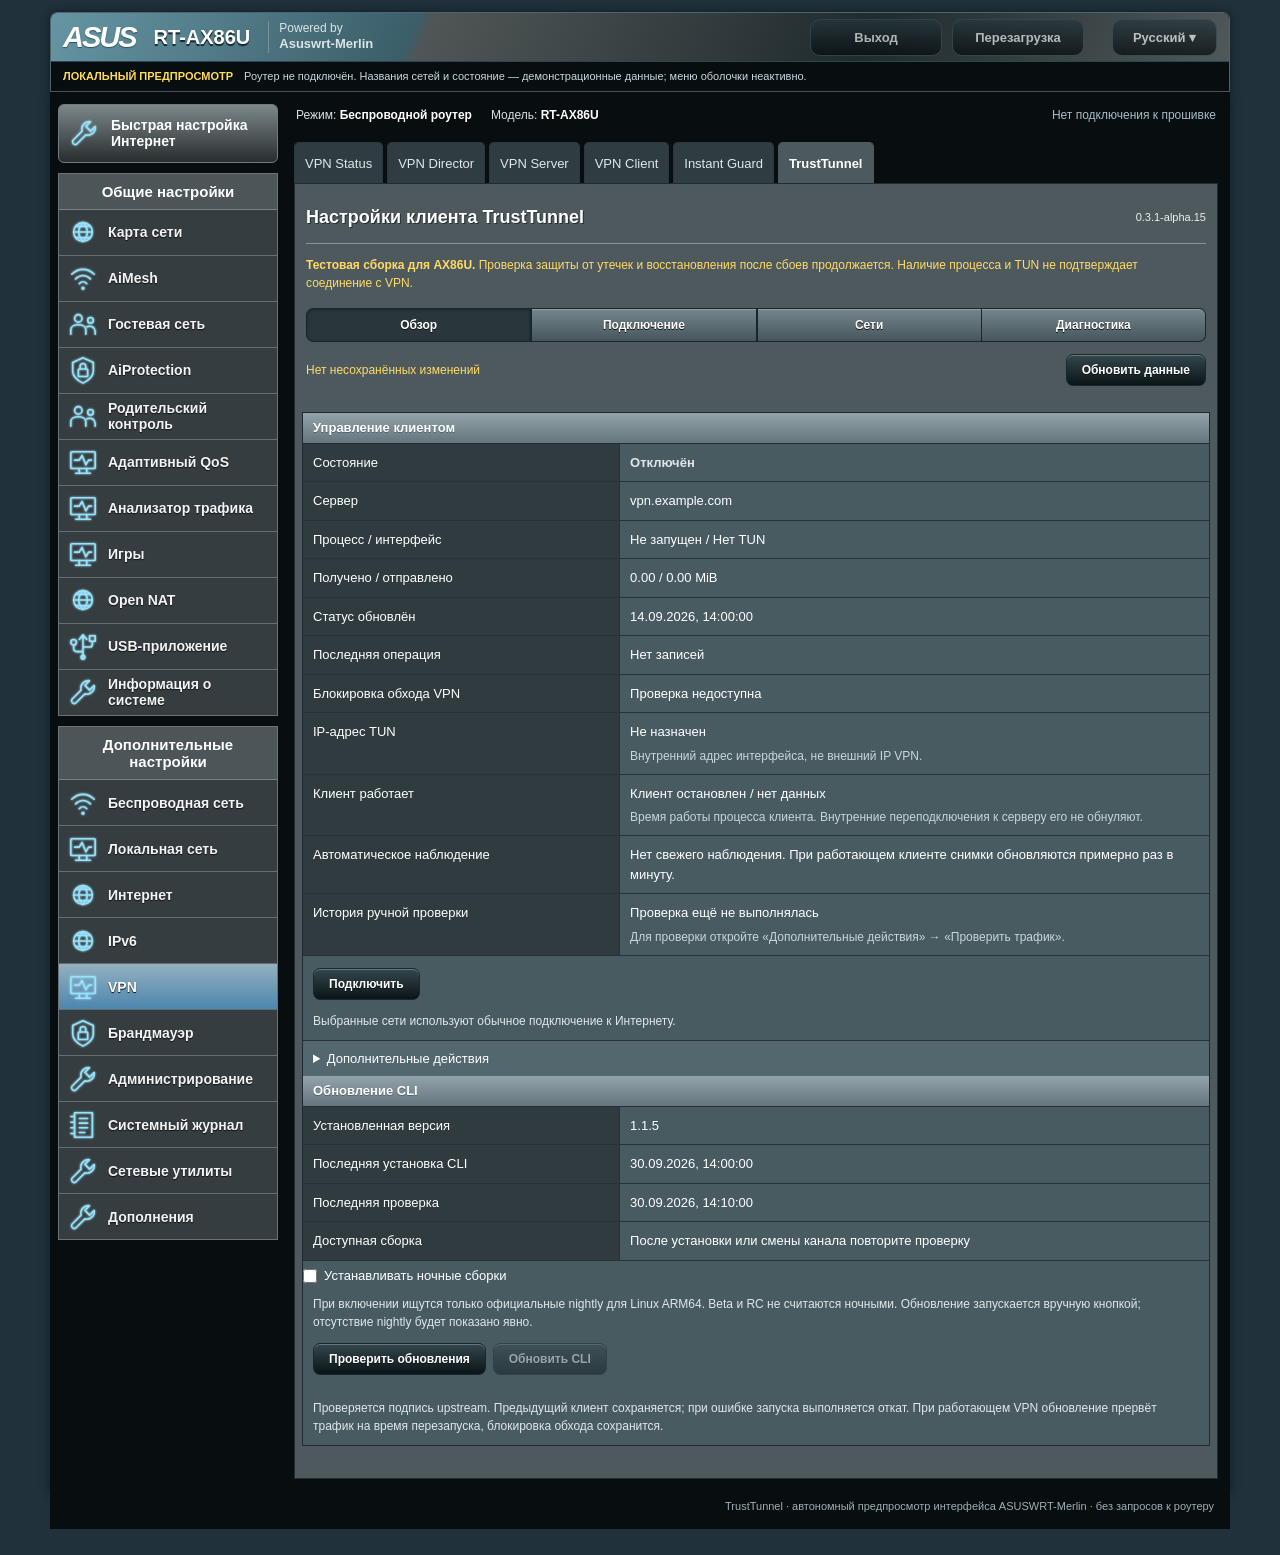
==== commit f3656b70: "Добавить выбор LAN-портов, таймер клиента и наблюдение трафика (alpha.15)" ====
--- a/preview/index.html
+++ b/preview/index.html
@@ -140,6 +140,10 @@
 .ttm-network-mode { margin-bottom: 8px !important; }
 .ttm-exclusion-item { display: flex; align-items: center; justify-content: space-between; gap: 10px; margin: 6px 10px; overflow-wrap: anywhere; }
 .ttm-exclusion-item span { min-width: 0; }
+/* Physical ports are independent choices; no editable Linux interface names. */
+#ttm-ports{display:grid;grid-template-columns:repeat(auto-fit,minmax(145px,1fr));gap:8px;margin:10px}
+#ttm-ports .ttm-port{display:block;margin:0;padding:12px;background:#2f3d43;border:1px solid #637980;border-radius:3px}
+#ttm-ports .ttm-port small{display:block;margin:7px 0 0;line-height:1.4}
 
 body{background:#20313b;color:#fff;font-family:Arial,Helvetica,sans-serif;font-size:13px;margin:0;padding:12px 18px 26px}
 #TopBanner,.content,#footer{box-sizing:border-box;width:100%;max-width:1180px;margin:0 auto}
@@ -187,7 +191,7 @@
 .preview-tabs{padding:0 8px;gap:4px}.preview-tab{display:none;min-height:35px;padding:0 12px;font-size:12px}.preview-tab.preview-client,.preview-tab[aria-current=page]{display:flex}
 #footer{padding:12px;font-size:10px;text-align:left}
 }
-</style><script>window.TTM_PREVIEW={"version": "0.3.1-alpha.14", "state": "disabled", "hostname": "vpn.example.com", "process_running": false, "interface_up": false, "enabled": false, "connection_verified": false, "rx_bytes": 0, "tx_bytes": 0, "timestamp": 1789394400, "last_result": "preview:not_executed", "endpoint": {"configured": true, "exclusions": [], "settings": {"protocol": "http2", "mtu": 1350, "anti_dpi": false}}, "tunnel_addresses": [], "traffic_check": null, "traffic_check_history": null, "client_updates": {"channel": "stable", "installed": {"version": "1.1.5", "installed_at": 1790776800}, "last_check": {"checked_at": 1790777400, "channel": "stable"}, "dependencies_ready": true, "recovery_pending": false, "check": null}, "revision": "0123456789abcdef", "operations": [], "transaction": null, "clients": [{"ip": "192.168.51.10", "name": "\u041d\u043e\u0443\u0442\u0431\u0443\u043a", "wireless": [{"lan_if": "br1", "ssid": "Guest 1"}]}, {"ip": "192.168.50.20", "name": "\u0422\u0435\u043b\u0435\u0444\u043e\u043d", "wireless": [{"lan_if": "br0", "ssid": "Home"}]}], "diagnostics": {"model": "RT-AX86U", "firmware": "\u041d\u0435 \u043f\u0440\u043e\u0432\u0435\u0440\u0435\u043d\u0430", "guard": "unverified", "client_version_target": "1.1.5", "packet_path_verified": false}, "discovered_networks": [{"lan_if": "br0", "identity": "0000000000000000000000000000000000000000000000000000000000000000", "sources": ["192.168.50.0/24"], "ssids": ["Home"]}, {"lan_if": "br1", "identity": "1111111111111111111111111111111111111111111111111111111111111111", "sources": ["192.168.51.0/24"], "ssids": ["Guest 1"]}, {"lan_if": "br2", "identity": "2222222222222222222222222222222222222222222222222222222222222222", "sources": ["192.168.52.0/24"], "ssids": ["Guest 2"]}, {"lan_if": "br3", "identity": "3333333333333333333333333333333333333333333333333333333333333333", "sources": ["192.168.53.0/24"], "ssids": ["Guest 3"]}], "policy": {"schema": 3, "networks": [{"lan_if": "br1", "sources": ["192.168.51.0/24"]}], "block_ipv6_bridge": true, "table": 871, "priority": 17100}, "hardware_tested": false};</script><script>/* TrustTunnel v1 deep links, checked against TrustTunnel v1.0.33/deeplink.
+</style><script>window.TTM_PREVIEW={"version": "0.3.1-alpha.15", "state": "disabled", "hostname": "vpn.example.com", "process_running": false, "interface_up": false, "enabled": false, "connection_verified": false, "rx_bytes": 0, "tx_bytes": 0, "timestamp": 1789394400, "last_result": "preview:not_executed", "endpoint": {"configured": true, "exclusions": [], "settings": {"protocol": "http2", "mtu": 1350, "anti_dpi": false}}, "tunnel_addresses": [], "traffic_check": null, "traffic_check_history": null, "client_updates": {"channel": "stable", "installed": {"version": "1.1.5", "installed_at": 1790776800}, "last_check": {"checked_at": 1790777400, "channel": "stable"}, "dependencies_ready": true, "recovery_pending": false, "check": null}, "ports": [{"interface": "eth4", "label": "LAN1", "lan_if": "br0", "identity": "0000000000000000000000000000000000000000000000000000000000000000", "available": true, "reason": "", "link_up": false}, {"interface": "eth3", "label": "LAN2", "lan_if": "br0", "identity": "0000000000000000000000000000000000000000000000000000000000000000", "available": true, "reason": "", "link_up": false}, {"interface": "eth2", "label": "LAN3", "lan_if": "br0", "identity": "0000000000000000000000000000000000000000000000000000000000000000", "available": true, "reason": "", "link_up": false}, {"interface": "eth1", "label": "LAN4", "lan_if": "br0", "identity": "0000000000000000000000000000000000000000000000000000000000000000", "available": true, "reason": "", "link_up": true}, {"interface": "eth5", "label": "2.5G", "lan_if": "br0", "identity": "0000000000000000000000000000000000000000000000000000000000000000", "available": true, "reason": "", "link_up": false}], "client_uptime_seconds": null, "traffic_observation": null, "revision": "0123456789abcdef", "operations": [], "transaction": null, "clients": [{"ip": "192.168.51.10", "name": "\u041d\u043e\u0443\u0442\u0431\u0443\u043a", "wireless": [{"lan_if": "br1", "ssid": "Guest 1"}]}, {"ip": "192.168.50.20", "name": "\u0422\u0435\u043b\u0435\u0444\u043e\u043d", "wireless": [{"lan_if": "br0", "ssid": "Home"}]}], "diagnostics": {"model": "RT-AX86U", "firmware": "\u041d\u0435 \u043f\u0440\u043e\u0432\u0435\u0440\u0435\u043d\u0430", "guard": "unverified", "client_version_target": "1.1.5", "packet_path_verified": false}, "discovered_networks": [{"lan_if": "br0", "identity": "0000000000000000000000000000000000000000000000000000000000000000", "sources": ["192.168.50.0/24"], "ssids": ["Home"]}, {"lan_if": "br1", "identity": "1111111111111111111111111111111111111111111111111111111111111111", "sources": ["192.168.51.0/24"], "ssids": ["Guest 1"]}, {"lan_if": "br2", "identity": "2222222222222222222222222222222222222222222222222222222222222222", "sources": ["192.168.52.0/24"], "ssids": ["Guest 2"]}, {"lan_if": "br3", "identity": "3333333333333333333333333333333333333333333333333333333333333333", "sources": ["192.168.53.0/24"], "ssids": ["Guest 3"]}], "policy": {"schema": 3, "networks": [{"lan_if": "br1", "sources": ["192.168.51.0/24"]}], "block_ipv6_bridge": true, "table": 871, "priority": 17100}, "hardware_tested": false};</script><script>/* TrustTunnel v1 deep links, checked against TrustTunnel v1.0.33/deeplink.
  * Client v1.1.5 pins that implementation in trusttunnel/Cargo.lock.
  * https://github.com/TrustTunnel/TrustTunnel/blob/v1.0.33/DEEP_LINK.md
  * parseLink(uri) -> {endpoint: schema-1 object, name: string, warnings: string[]}.
@@ -521,7 +525,7 @@
             return bindings.size===1 && associations.some(function (w) { return w.lan_if===network.lan_if && w.ssid===ssid; });
         });
     }
-    function policyFromNetworks(rows, acknowledge) {
+    function policyFromNetworks(rows, acknowledge, ports) {
         var total = 0, seen = [], networks = rows.filter(function (row) { return row.selected !== false; }).map(function (row) {
             var lan = row.lan_if.trim(), cidrs = Array.isArray(row.sources) ? row.sources : row.sources.trim().split(/[\s,;]+/).filter(Boolean);
             if (!/^br[0-9]+(?:\.[0-9]+)?$/.test(lan) || lan.length > 15) throw new Error('Не удалось определить сетевой интерфейс. Обновите страницу.');
@@ -532,7 +536,7 @@
             total += cidrs.length;
             return {lan_if: lan, sources: cidrs};
         });
-        if (!networks.length || networks.length > 16 || total > 32) throw new Error('Выберите от 1 до 16 сетей, не более 32 записей подсетей суммарно.');
+        if ((!networks.length && !(ports||[]).length) || networks.length > 16 || total > 32) throw new Error('Выберите сеть, устройство или LAN-порт; до 16 сетей и 32 записей подсетей.');
         if (!acknowledge) throw new Error('Подтвердите блокировку IPv6 в выбранных сетях.');
         return {schema: 3, networks: networks, block_ipv6_bridge: true, table: 871, priority: 17100};
     }
@@ -596,7 +600,7 @@
         var date=new Date(value*1000);
         return Number.isNaN(date.getTime()) ? fallback : date.toLocaleString('ru-RU');
     }
-    var startErrors={update_pending:'Сначала подтвердите новую версию CLI или верните предыдущую.',update_check_failed:'Не удалось получить официальный список релизов. Проверьте доступ к GitHub и повторите поиск.',update_failed:'Обновление не завершилось. Обновите статус; при незавершённом восстановлении потребуется recover-client по SSH.',check_not_running:'Для проверки трафика сначала запустите клиент.',endpoint_missing:'Сначала сохраните корректное подключение.',policy_missing:'Выберите сети во вкладке «Сети» и нажмите «Сохранить маршрутизацию».',client_missing:'Не установлен проверенный клиент TrustTunnel.',forwarding_disabled:'На роутере отключена пересылка IPv4.',dns_missing:'В подключении не задан DNS.',dns_conflict:'Не удалось проверить внутренний адрес DNS.',network_changed:'Состав выбранных сетей изменился. Проверьте вкладку «Сети».',offload_unavailable:'Прошивка не предоставляет SKIPLOG или выборочное управление кешем потоков. Запуск заблокирован для защиты выбранных сетей.',offload_flush_failed:'Не удалось очистить ускоренные потоки выбранной сети. Защитные правила сохранены.',tun_unavailable:'Не удалось загрузить штатный TUN-модуль роутера.',missing_dependency:'На роутере отсутствует необходимая утилита.'};
+    var startErrors={update_pending:'Сначала подтвердите новую версию CLI или верните предыдущую.',update_check_failed:'Не удалось получить официальный список релизов. Проверьте доступ к GitHub и повторите поиск.',update_failed:'Обновление не завершилось. Обновите статус; при незавершённом восстановлении потребуется recover-client по SSH.',check_not_running:'Для проверки трафика сначала запустите клиент.',endpoint_missing:'Сначала сохраните корректное подключение.',policy_missing:'Выберите сети во вкладке «Сети» и нажмите «Сохранить маршрутизацию».',client_missing:'Не установлен проверенный клиент TrustTunnel.',forwarding_disabled:'На роутере отключена пересылка IPv4.',dns_missing:'В подключении не задан DNS.',dns_conflict:'Не удалось проверить внутренний адрес DNS.',ports_unavailable:'Проверьте доступность LAN-портов, WAN/IPTV/агрегацию и конфликтующие правила других VPN. Снимите недоступные порты во вкладке «Сети».',network_changed:'Состав выбранных сетей изменился. Проверьте вкладку «Сети».',offload_unavailable:'Прошивка не предоставляет SKIPLOG или выборочное управление кешем потоков. Запуск заблокирован для защиты выбранных сетей.',offload_flush_failed:'Не удалось очистить ускоренные потоки выбранной сети. Защитные правила сохранены.',tun_unavailable:'Не удалось загрузить штатный TUN-модуль роутера.',missing_dependency:'На роутере отсутствует необходимая утилита.'};
     function operationLabel(op) {
         var actions={status:'Обновление статуса',start:'Запуск',pause:'Пауза',restart:'Перезапуск',disable:'Отключение',endpoint:'Подключение',exclusions:'Исключения',policy:'Маршрутизация',endpoint_settings:'Параметры подключения',downgrade_client:'Переход на предыдущую сборку',confirm_client:'Подтверждение CLI',rollback_client:'Возврат предыдущего CLI',diagnostics:'Диагностика',verify_traffic:'Проверка трафика',check_updates:'Поиск обновлений',update_client:'Обновление CLI',channel_stable:'Стабильный канал',channel_nightly:'Ночной канал'};
         var states={running:'выполняется',succeeded:'выполнено',failed:'ошибка'};
@@ -707,14 +711,20 @@
             var value=document.createElement('div'); addDevicePicker(value,row,group.clients,group.ssid); card.appendChild(value); box.appendChild(card);
         });
     }
-    function updateCount() { text('ttm-network-count',document.querySelectorAll('.ttm-selected:checked').length + ' сетей выбрано'); }
+    function updateCount() { text('ttm-network-count',document.querySelectorAll('.ttm-selected:checked').length + ' сетей · '+document.querySelectorAll('#ttm-ports input:checked').length+' портов выбрано'); }
     function rows() { return Array.from(document.querySelectorAll('.ttm-network')).map(function (row) {
         var model = networkModels.get(row);
         return {selected:row.querySelector('.ttm-selected').checked,available:model.available,identity:model.identity.token,lan_if:model.identity.lan_if,sources:row.querySelector('.ttm-cidrs').value};
     }); }
     function policy() {
         if (rows().some(function (row) { return row.selected && !row.available; })) throw new Error('Выбранная сеть больше не обнаружена. Снимите её выбор и проверьте настройки Wi-Fi роутера.');
-        var p=policyFromNetworks(rows(),el('ttm-v6ack').checked);
+        var ports=Array.from(document.querySelectorAll('#ttm-ports input:checked')).map(function (input) {
+            var port=(latest.ports||[]).find(function (p) { return p.interface===input.value && p.available; });
+            if (!port || !/^[0-9a-f]{64}$/.test(port.identity||'')) throw new Error('Выбранный порт недоступен. Обновите список или снимите выбор.');
+            return {interface:port.interface,lan_if:port.lan_if,identity:port.identity};
+        });
+        var p=policyFromNetworks(rows(),el('ttm-v6ack').checked,ports);
+        if (ports.length) p.ports=ports;
         p.schema=4; p.local_access=[];
         p.networks.forEach(function (network) {
             network.identity=rows().find(function (row) { return row.lan_if===network.lan_if; }).identity;
@@ -734,6 +744,20 @@
         var inventory = Array.isArray(status.discovered_networks) ? status.discovered_networks : [];
         var selected = status.policy ? (status.policy.schema === 1 ? [{lan_if:status.policy.lan_if,sources:status.policy.sources}] : status.policy.networks) : [];
         if (!initialized || (!dirty.policy && policyRevision!==(status.revision||'0'))) {
+            el('ttm-ports').textContent='';
+            var ports=(status.ports||[]).slice(), savedPorts=(status.policy||{}).ports||[];
+            savedPorts.forEach(function (saved) { if (!ports.some(function (p) { return p.interface===saved.interface; })) ports.push(Object.assign({},saved,{label:saved.interface,available:false,reason:'Сохранённый порт недоступен'})); });
+            ports.forEach(function (port) {
+                var label=document.createElement('label'), checkbox=document.createElement('input'), hint=document.createElement('small');
+                label.className='ttm-check ttm-port'; checkbox.type='checkbox'; checkbox.value=port.interface;
+                checkbox.checked=savedPorts.some(function (p) { return p.interface===port.interface; });
+                checkbox.disabled=!port.available && !checkbox.checked;
+                checkbox.addEventListener('change',function () { if (!port.available && !checkbox.checked) checkbox.disabled=true; markDirty('policy'); updateCount(); });
+                label.appendChild(checkbox); label.appendChild(document.createTextNode(' '+port.label));
+                hint.textContent=port.available?(port.link_up?'Кабель подключён':'Нет соединения по кабелю'):port.reason;
+                label.appendChild(hint); el('ttm-ports').appendChild(label);
+            });
+            el('ttm-ports-empty').hidden=!!ports.length;
             el('ttm-networks').textContent=''; rowIndex=0;
             inventory.forEach(function (network) {
                 var saved=selected.find(function (n) { return n.lan_if===network.lan_if; });
@@ -757,6 +781,11 @@
                 if (!rows().some(function (r) { return r.lan_if===network.lan_if; })) addNetwork(network,false,true);
             });
         }
+        document.querySelectorAll('#ttm-ports input').forEach(function (input) {
+            var port=(status.ports||[]).find(function (p) { return p.interface===input.value; });
+            input.disabled=(!port || !port.available) && !input.checked;
+            input.parentNode.querySelector('small').textContent=!port?'Порт больше не обнаружен':!port.available?port.reason:port.link_up?'Кабель подключён':'Нет соединения по кабелю';
+        });
         document.querySelectorAll('.ttm-network').forEach(function (row) {
             var model=networkModels.get(row), network=inventory.find(function (n) { return n.lan_if===model.identity.lan_if; });
             model.available=!!network && model.identity.token===network.identity;
@@ -826,6 +855,11 @@
         el('ttm-network-warnings').hidden=!(status.network_warnings||[]).length;
         renderWifiInventory(inventoryOrEmpty(status));
         text('ttm-tun-address',(status.tunnel_addresses||[]).join(', ')||'Не назначен');
+        var elapsed=status.client_uptime_seconds;
+        text('ttm-client-uptime',status.process_running && Number.isFinite(elapsed)?Math.floor(elapsed/86400)+' сут. '+Math.floor(elapsed%86400/3600)+' ч '+Math.floor(elapsed%3600/60)+' мин':'Клиент остановлен / нет данных');
+        var observation=status.traffic_observation;
+        var observationLabels={sampling:'Первый снимок получен; ожидание следующего',traffic_observed:'Пакеты прошли через TUN в обе стороны',idle:'Двусторонний трафик за интервал не наблюдался — возможен простой',counters_reset:'Счётчики сброшены; ожидание нового интервала',incomplete:'Часть правил или маршрутов отсутствует'};
+        text('ttm-auto-traffic',observation?dateLabel(observation.checked_at,'Дата неизвестна')+' · '+(observationLabels[observation.state]||'Результат неизвестен')+(observation.interval_seconds?' · за '+observation.interval_seconds+' с: отправлено '+observation.sent_packets+', получено '+observation.received_packets:''):'Нет свежего наблюдения. При работающем клиенте снимки обновляются примерно раз в минуту.');
         var traffic=status.traffic_check, historyTraffic=status.traffic_check_history||traffic;
         var trafficLabels={traffic_observed:'Пакеты прошли через TUN в обе стороны',idle:'За 10 секунд двусторонний трафик не появился — откройте сайт и повторите',incomplete:'Не все правила или маршруты присутствуют',counters_reset:'Счётчики сброшены; повторите проверку'};
         text('ttm-traffic-check',historyTraffic ? (trafficLabels[historyTraffic.state]||'Результат неизвестен') : 'Проверка ещё не выполнялась');
@@ -855,7 +889,7 @@
         if (metrics && (!lastMetrics || metrics.system_ticks!==lastMetrics.system_ticks)) lastMetrics=metrics;
         if (!metrics) lastMetrics=null;
         text('ttm-update-requirements',updates.recovery_pending?'Незавершённое обновление: требуется восстановление предыдущего клиента.':updates.dependencies_ready?'':'Для установки нужны curl, GnuPG, tar, timeout и od из Entware. Поиск обновлений требует curl.');
-        text('ttm-ipv6-help','Аддон направляет через VPN только IPv4. Блокировка IPv6 действует на весь выбранный bridge, даже при выборе устройств /32.'+((status.diagnostics||{}).ipv6_service==='disabled'?' Сейчас IPv6 отключён в Merlin; правило защищает и после его включения.':''));
+        text('ttm-ipv6-help','На выбранных физических портах блокируется IPv6-трафик этих портов и IPv6 DNS к роутеру. Аддон направляет через VPN только IPv4. Блокировка IPv6 действует на весь выбранный bridge, даже при выборе устройств /32.'+((status.diagnostics||{}).ipv6_service==='disabled'?' Сейчас IPv6 отключён в Merlin; правило защищает и после его включения.':''));
         text('ttm-guard',({disabled:'Отключена',unverified:'Проверка недоступна',installed_unverified:'Блокировка настроена; тест обрыва ещё не выполнен',incomplete:'Часть защитных правил отсутствует'})[(status.diagnostics||{}).guard]||'Нет данных');
         if (traffic && traffic.rules_checked) text('ttm-guard','Правила и маршрут проверены; тест обрыва ещё не выполнен');
         var startup=(status.diagnostics||{}).startup;
@@ -1103,7 +1137,7 @@
 <td class="ttm-sidebar"><div id="mainMenu" aria-label="Образец меню прошивки"><div class="preview-quick"><svg class="preview-icon" viewBox="0 0 32 32" aria-hidden="true"><path d="M23 4a8 8 0 0 0-9 10L4 24a3 3 0 0 0 4 4l10-10a8 8 0 0 0 10-9l-5 5-5-5z"/></svg><span>Быстрая настройка<br>Интернет</span></div><div class="preview-menu-group"><div class="preview-menu-heading">Общие настройки</div><div class="preview-menu-item"><svg class="preview-icon" viewBox="0 0 32 32" aria-hidden="true"><circle cx="16" cy="16" r="10"/><path d="M6 16h20M16 6c-6 6-6 14 0 20M16 6c6 6 6 14 0 20M8 10h16M8 22h16"/></svg><span>Карта сети</span></div><div class="preview-menu-item"><svg class="preview-icon" viewBox="0 0 32 32" aria-hidden="true"><path d="M4 12c7-7 17-7 24 0M8 17c5-5 11-5 16 0M12 22c3-3 5-3 8 0"/><circle cx="16" cy="27" r="1"/></svg><span>AiMesh</span></div><div class="preview-menu-item"><svg class="preview-icon" viewBox="0 0 32 32" aria-hidden="true"><circle cx="11" cy="10" r="4"/><circle cx="24" cy="12" r="3"/><path d="M3 27v-5c0-7 16-7 16 0v5M20 19c5-2 9 1 9 5v3"/></svg><span>Гостевая сеть</span></div><div class="preview-menu-item"><svg class="preview-icon" viewBox="0 0 32 32" aria-hidden="true"><path d="M16 3L5 8v9c0 6 5 10 11 13 6-3 11-7 11-13V8z"/><rect x="11" y="15" width="10" height="8" rx="1"/><path d="M13 15v-3a3 3 0 0 1 6 0v3"/></svg><span>AiProtection</span></div><div class="preview-menu-item"><svg class="preview-icon" viewBox="0 0 32 32" aria-hidden="true"><circle cx="11" cy="10" r="4"/><circle cx="24" cy="12" r="3"/><path d="M3 27v-5c0-7 16-7 16 0v5M20 19c5-2 9 1 9 5v3"/></svg><span>Родительский контроль</span></div><div class="preview-menu-item"><svg class="preview-icon" viewBox="0 0 32 32" aria-hidden="true"><rect x="3" y="5" width="26" height="18" rx="1"/><path d="M12 23v5M20 23v5M8 28h16M7 14h5l3-5 4 10 3-5h3"/></svg><span>Адаптивный QoS</span></div><div class="preview-menu-item"><svg class="preview-icon" viewBox="0 0 32 32" aria-hidden="true"><rect x="3" y="5" width="26" height="18" rx="1"/><path d="M12 23v5M20 23v5M8 28h16M7 14h5l3-5 4 10 3-5h3"/></svg><span>Анализатор трафика</span></div><div class="preview-menu-item"><svg class="preview-icon" viewBox="0 0 32 32" aria-hidden="true"><rect x="3" y="5" width="26" height="18" rx="1"/><path d="M12 23v5M20 23v5M8 28h16M7 14h5l3-5 4 10 3-5h3"/></svg><span>Игры</span></div><div class="preview-menu-item"><svg class="preview-icon" viewBox="0 0 32 32" aria-hidden="true"><circle cx="16" cy="16" r="10"/><path d="M6 16h20M16 6c-6 6-6 14 0 20M16 6c6 6 6 14 0 20M8 10h16M8 22h16"/></svg><span>Open NAT</span></div><div class="preview-menu-item"><svg class="preview-icon" viewBox="0 0 32 32" aria-hidden="true"><path d="M16 28V5m-4 4 4-5 4 5M16 22H9a3 3 0 0 1-3-3v-4M16 17h7a3 3 0 0 0 3-3v-2"/><circle cx="6" cy="12" r="3"/><rect x="23" y="5" width="6" height="6"/><circle cx="16" cy="28" r="2"/></svg><span>USB-приложение</span></div><div class="preview-menu-item"><svg class="preview-icon" viewBox="0 0 32 32" aria-hidden="true"><path d="M23 4a8 8 0 0 0-9 10L4 24a3 3 0 0 0 4 4l10-10a8 8 0 0 0 10-9l-5 5-5-5z"/></svg><span>Информация о системе</span></div></div><div class="preview-menu-group"><div class="preview-menu-heading">Дополнительные настройки</div><div class="preview-menu-item"><svg class="preview-icon" viewBox="0 0 32 32" aria-hidden="true"><path d="M4 12c7-7 17-7 24 0M8 17c5-5 11-5 16 0M12 22c3-3 5-3 8 0"/><circle cx="16" cy="27" r="1"/></svg><span>Беспроводная сеть</span></div><div class="preview-menu-item"><svg class="preview-icon" viewBox="0 0 32 32" aria-hidden="true"><rect x="3" y="5" width="26" height="18" rx="1"/><path d="M12 23v5M20 23v5M8 28h16M7 14h5l3-5 4 10 3-5h3"/></svg><span>Локальная сеть</span></div><div class="preview-menu-item"><svg class="preview-icon" viewBox="0 0 32 32" aria-hidden="true"><circle cx="16" cy="16" r="10"/><path d="M6 16h20M16 6c-6 6-6 14 0 20M16 6c6 6 6 14 0 20M8 10h16M8 22h16"/></svg><span>Интернет</span></div><div class="preview-menu-item"><svg class="preview-icon" viewBox="0 0 32 32" aria-hidden="true"><circle cx="16" cy="16" r="10"/><path d="M6 16h20M16 6c-6 6-6 14 0 20M16 6c6 6 6 14 0 20M8 10h16M8 22h16"/></svg><span>IPv6</span></div><div class="preview-menu-item is-active"><svg class="preview-icon" viewBox="0 0 32 32" aria-hidden="true"><rect x="3" y="5" width="26" height="18" rx="1"/><path d="M12 23v5M20 23v5M8 28h16M7 14h5l3-5 4 10 3-5h3"/></svg><span>VPN</span></div><div class="preview-menu-item"><svg class="preview-icon" viewBox="0 0 32 32" aria-hidden="true"><path d="M16 3L5 8v9c0 6 5 10 11 13 6-3 11-7 11-13V8z"/><rect x="11" y="15" width="10" height="8" rx="1"/><path d="M13 15v-3a3 3 0 0 1 6 0v3"/></svg><span>Брандмауэр</span></div><div class="preview-menu-item"><svg class="preview-icon" viewBox="0 0 32 32" aria-hidden="true"><path d="M23 4a8 8 0 0 0-9 10L4 24a3 3 0 0 0 4 4l10-10a8 8 0 0 0 10-9l-5 5-5-5z"/></svg><span>Администрирование</span></div><div class="preview-menu-item"><svg class="preview-icon" viewBox="0 0 32 32" aria-hidden="true"><path d="M7 3h19v26H7zM3 7h4M3 13h4M3 19h4M3 25h4M12 9h9M12 14h9M12 19h9M12 24h6"/></svg><span>Системный журнал</span></div><div class="preview-menu-item"><svg class="preview-icon" viewBox="0 0 32 32" aria-hidden="true"><path d="M23 4a8 8 0 0 0-9 10L4 24a3 3 0 0 0 4 4l10-10a8 8 0 0 0 10-9l-5 5-5-5z"/></svg><span>Сетевые утилиты</span></div><div class="preview-menu-item"><svg class="preview-icon" viewBox="0 0 32 32" aria-hidden="true"><path d="M23 4a8 8 0 0 0-9 10L4 24a3 3 0 0 0 4 4l10-10a8 8 0 0 0 10-9l-5 5-5-5z"/></svg><span>Дополнения</span></div></div></div><div id="subMenu"></div></td>
 <td style="vertical-align:top"><div id="tabMenu" class="submenuBlock"><div class="preview-status"><span>Режим: <b>Беспроводной роутер</b></span><span>Модель: <b>RT-AX86U</b></span><span class="preview-offline">Нет подключения к прошивке</span></div><div class="preview-tabs" aria-label="Образец вкладок VPN"><span class="preview-tab">VPN Status</span><span class="preview-tab">VPN Director</span><span class="preview-tab">VPN Server</span><span class="preview-tab preview-client">VPN Client</span><span class="preview-tab">Instant Guard</span><span class="preview-tab" aria-current="page">TrustTunnel</span></div></div>
 <div class="FormTitle ttm-container">
-<div class="ttm-heading ttm-titlebar"><h2>Настройки клиента TrustTunnel</h2><span class="ttm-badge" id="ttm-version">0.3.1-alpha.14</span></div>
+<div class="ttm-heading ttm-titlebar"><h2>Настройки клиента TrustTunnel</h2><span class="ttm-badge" id="ttm-version">0.3.1-alpha.15</span></div>
 <div class="ttm-banner"><strong>Тестовая сборка для AX86U.</strong> Проверка защиты от утечек и восстановления после сбоев продолжается. Наличие процесса и TUN не подтверждает соединение с VPN.</div>
 <div class="ttm-tabs ttm-navigation" role="tablist" aria-label="Настройки TrustTunnel">
 <button role="tab" type="button" data-view-button="overview" onclick="ttmView('overview')">Обзор</button>
@@ -1125,11 +1159,13 @@
 <dt>Сервер</dt><dd id="ttm-host">—</dd>
 <dt>Процесс / интерфейс</dt><dd><span id="ttm-process">—</span> / <span id="ttm-tun">—</span></dd>
 <dt>Получено / отправлено</dt><dd id="ttm-counter">—</dd>
-<dt>Обновлено</dt><dd id="ttm-age">—</dd>
+<dt>Статус обновлён</dt><dd id="ttm-age">—</dd>
 <dt>Последняя операция</dt><dd id="ttm-last">—</dd>
 <dt>Блокировка обхода VPN</dt><dd id="ttm-guard">—</dd>
 <dt>IP-адрес TUN</dt><dd><span id="ttm-tun-address">—</span><small>Внутренний адрес интерфейса, не внешний IP VPN.</small></dd>
-<dt>Последняя проверка трафика</dt><dd><span id="ttm-traffic-check">Проверка ещё не выполнялась</span><small id="ttm-traffic-checked-at" hidden></small><small id="ttm-traffic-freshness" hidden></small></dd>
+<dt>Клиент работает</dt><dd><span id="ttm-client-uptime">—</span><small>Время работы процесса клиента. Внутренние переподключения к серверу его не обнуляют.</small></dd>
+<dt>Автоматическое наблюдение</dt><dd id="ttm-auto-traffic">Ожидание данных</dd>
+<dt>История ручной проверки</dt><dd><span id="ttm-traffic-check">Проверка ещё не выполнялась</span><small id="ttm-traffic-checked-at" hidden></small><small id="ttm-traffic-freshness" hidden></small></dd>
 </dl>
 <p id="ttm-startup" class="ttm-note" role="status" hidden></p>
 <div class="ttm-actions"><button id="ttm-toggle" type="button" class="ttm-primary" data-runtime onclick="ttmToggle()" disabled>Подключить</button></div>
@@ -1231,13 +1267,15 @@
 <fieldset id="ttm-policy-fields" disabled>
 <div class="ttm-actions"><button type="button" onclick="ttmSelectNetworks(true)">Выбрать все</button><button type="button" onclick="ttmSelectNetworks(false)">Снять выбор</button></div>
 <p id="ttm-network-warnings" class="ttm-error" hidden></p>
+<div class="ttm-settings"><h4>Физические LAN-порты</h4><div id="ttm-ports"></div><p id="ttm-ports-empty" class="ttm-muted">Для этой модели выбор портов пока недоступен.</p></div>
+<p class="ttm-muted">Выбор сетей, устройств и портов суммируется: снятый порт всё равно использует VPN, если выбрана его подсеть или устройство. Можно отметить один, несколько или все доступные порты. IPv4-трафик устройств за отмеченными портами направляется через VPN, включая подключённый коммутатор. Подсеть и Wi-Fi не меняются. Поддерживается обычное подключение без VLAN-тегов. WAN, IPTV и агрегация исключаются. Не выбирайте порт управления без готовности подтвердить доступ после изменения.</p>
 <div id="ttm-networks"></div><p id="ttm-networks-empty" class="ttm-note" hidden>Список сетей пока не получен от роутера. Дождитесь обновления статуса и проверьте настройки Wi-Fi.</p>
 <details><summary>Дополнительно: интерфейсы и подсети Wi-Fi</summary><div id="ttm-wifi-inventory"></div><p class="ttm-muted">Имя SSID не определяет отдельную IP-подсеть. Адресация и интерфейсы обнаружены на роутере.</p></details>
 <p class="ttm-muted">Список формируется автоматически. Если разные SSID включены в один bridge, правило для его подсети затронет их всех и проводные устройства. Для отдельной маршрутизации SSID нужна отдельная подсеть и bridge в Merlin. До 16 сетей и 32 записей подсетей суммарно.</p>
 <p class="ttm-muted">В списке SSID показаны только устройства, чьё текущее подключение подтвердил Wi-Fi-драйвер, с известным адресом DHCP. Неопределённые и отключённые устройства не приписываются SSID; их IPv4 можно указать вручную. Для выбора устройств сначала включите режим «Выбранные устройства». Переход из режима всей сети запрашивает подтверждение. Закрепите адрес в DHCP Merlin: правило привязано к IPv4, а не к MAC.</p>
 <details><summary>Дополнительно: доступ к NAS и другим локальным сетям</summary><p>Необязательно. Отметьте сеть с NAS, принтером или другим локальным ресурсом, к которому нужен доступ из VPN-сети. Разрешить обычную маршрутизацию к отмеченным локальным сетям. Ограничения гостевой изоляции Merlin сохраняются. Интернет и DNS остаются направлены через VPN.</p><div id="ttm-local-access" class="ttm-local-access"></div></details>
 
-<label class="ttm-check ttm-acknowledgement"><input type="checkbox" id="ttm-v6ack"><span>Блокировать IPv6 в выбранных сетях, чтобы он не обходил VPN.</span></label>
+<label class="ttm-check ttm-acknowledgement"><input type="checkbox" id="ttm-v6ack"><span>Блокировать IPv6 в выбранных сетях и на выбранных портах, чтобы он не обходил VPN.</span></label>
 <p class="ttm-muted" id="ttm-ipv6-help">Аддон направляет через VPN только IPv4. Блокировка IPv6 действует на весь выбранный bridge, даже если выше выбраны только отдельные устройства /32.</p>
 </fieldset>
 <div class="ttm-actions"><button type="button" class="ttm-primary" id="ttm-save" onclick="ttmAction('policy')" disabled>Сохранить маршрутизацию</button></div>
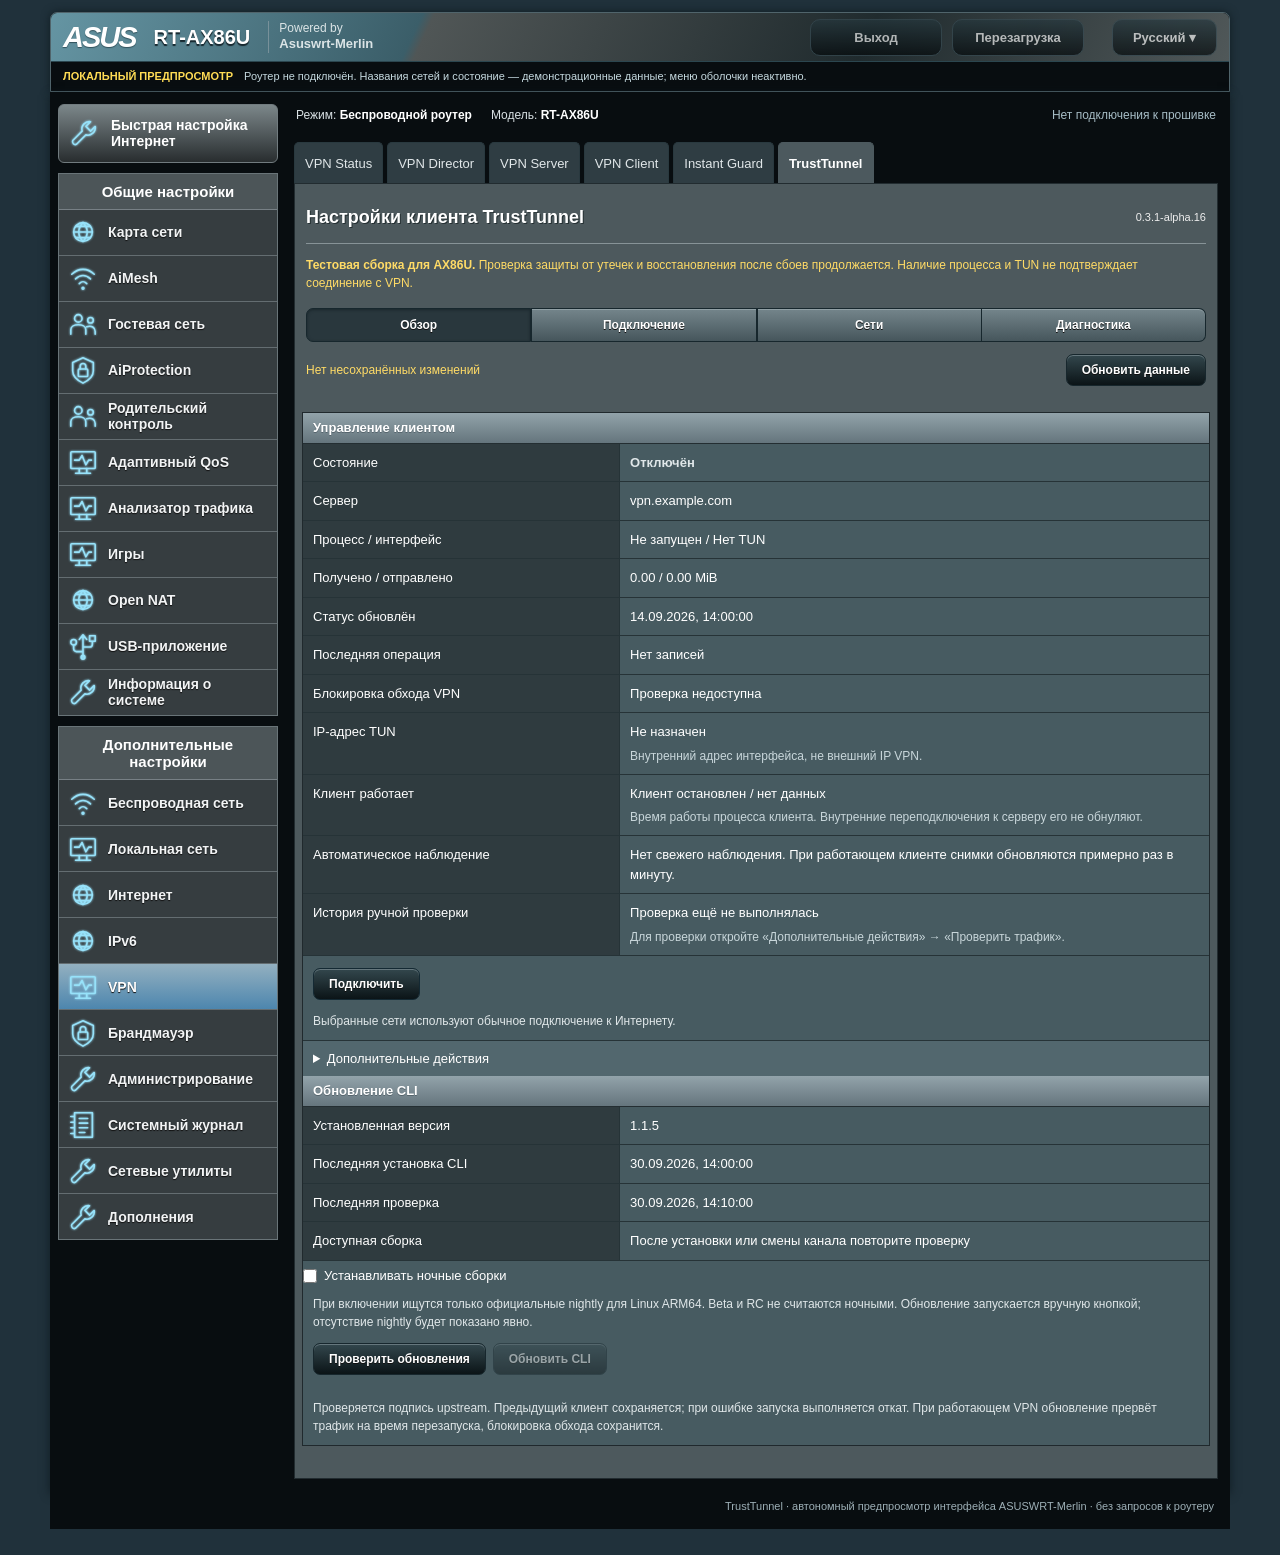
==== commit bf14c600: "Исправить очистку портовых правил и подтвердить LAN4 на alpha.16" ====
--- a/preview/index.html
+++ b/preview/index.html
@@ -191,7 +191,7 @@
 .preview-tabs{padding:0 8px;gap:4px}.preview-tab{display:none;min-height:35px;padding:0 12px;font-size:12px}.preview-tab.preview-client,.preview-tab[aria-current=page]{display:flex}
 #footer{padding:12px;font-size:10px;text-align:left}
 }
-</style><script>window.TTM_PREVIEW={"version": "0.3.1-alpha.15", "state": "disabled", "hostname": "vpn.example.com", "process_running": false, "interface_up": false, "enabled": false, "connection_verified": false, "rx_bytes": 0, "tx_bytes": 0, "timestamp": 1789394400, "last_result": "preview:not_executed", "endpoint": {"configured": true, "exclusions": [], "settings": {"protocol": "http2", "mtu": 1350, "anti_dpi": false}}, "tunnel_addresses": [], "traffic_check": null, "traffic_check_history": null, "client_updates": {"channel": "stable", "installed": {"version": "1.1.5", "installed_at": 1790776800}, "last_check": {"checked_at": 1790777400, "channel": "stable"}, "dependencies_ready": true, "recovery_pending": false, "check": null}, "ports": [{"interface": "eth4", "label": "LAN1", "lan_if": "br0", "identity": "0000000000000000000000000000000000000000000000000000000000000000", "available": true, "reason": "", "link_up": false}, {"interface": "eth3", "label": "LAN2", "lan_if": "br0", "identity": "0000000000000000000000000000000000000000000000000000000000000000", "available": true, "reason": "", "link_up": false}, {"interface": "eth2", "label": "LAN3", "lan_if": "br0", "identity": "0000000000000000000000000000000000000000000000000000000000000000", "available": true, "reason": "", "link_up": false}, {"interface": "eth1", "label": "LAN4", "lan_if": "br0", "identity": "0000000000000000000000000000000000000000000000000000000000000000", "available": true, "reason": "", "link_up": true}, {"interface": "eth5", "label": "2.5G", "lan_if": "br0", "identity": "0000000000000000000000000000000000000000000000000000000000000000", "available": true, "reason": "", "link_up": false}], "client_uptime_seconds": null, "traffic_observation": null, "revision": "0123456789abcdef", "operations": [], "transaction": null, "clients": [{"ip": "192.168.51.10", "name": "\u041d\u043e\u0443\u0442\u0431\u0443\u043a", "wireless": [{"lan_if": "br1", "ssid": "Guest 1"}]}, {"ip": "192.168.50.20", "name": "\u0422\u0435\u043b\u0435\u0444\u043e\u043d", "wireless": [{"lan_if": "br0", "ssid": "Home"}]}], "diagnostics": {"model": "RT-AX86U", "firmware": "\u041d\u0435 \u043f\u0440\u043e\u0432\u0435\u0440\u0435\u043d\u0430", "guard": "unverified", "client_version_target": "1.1.5", "packet_path_verified": false}, "discovered_networks": [{"lan_if": "br0", "identity": "0000000000000000000000000000000000000000000000000000000000000000", "sources": ["192.168.50.0/24"], "ssids": ["Home"]}, {"lan_if": "br1", "identity": "1111111111111111111111111111111111111111111111111111111111111111", "sources": ["192.168.51.0/24"], "ssids": ["Guest 1"]}, {"lan_if": "br2", "identity": "2222222222222222222222222222222222222222222222222222222222222222", "sources": ["192.168.52.0/24"], "ssids": ["Guest 2"]}, {"lan_if": "br3", "identity": "3333333333333333333333333333333333333333333333333333333333333333", "sources": ["192.168.53.0/24"], "ssids": ["Guest 3"]}], "policy": {"schema": 3, "networks": [{"lan_if": "br1", "sources": ["192.168.51.0/24"]}], "block_ipv6_bridge": true, "table": 871, "priority": 17100}, "hardware_tested": false};</script><script>/* TrustTunnel v1 deep links, checked against TrustTunnel v1.0.33/deeplink.
+</style><script>window.TTM_PREVIEW={"version": "0.3.1-alpha.16", "state": "disabled", "hostname": "vpn.example.com", "process_running": false, "interface_up": false, "enabled": false, "connection_verified": false, "rx_bytes": 0, "tx_bytes": 0, "timestamp": 1789394400, "last_result": "preview:not_executed", "endpoint": {"configured": true, "exclusions": [], "settings": {"protocol": "http2", "mtu": 1350, "anti_dpi": false}}, "tunnel_addresses": [], "traffic_check": null, "traffic_check_history": null, "client_updates": {"channel": "stable", "installed": {"version": "1.1.5", "installed_at": 1790776800}, "last_check": {"checked_at": 1790777400, "channel": "stable"}, "dependencies_ready": true, "recovery_pending": false, "check": null}, "ports": [{"interface": "eth4", "label": "LAN1", "lan_if": "br0", "identity": "0000000000000000000000000000000000000000000000000000000000000000", "available": true, "reason": "", "link_up": false}, {"interface": "eth3", "label": "LAN2", "lan_if": "br0", "identity": "0000000000000000000000000000000000000000000000000000000000000000", "available": true, "reason": "", "link_up": false}, {"interface": "eth2", "label": "LAN3", "lan_if": "br0", "identity": "0000000000000000000000000000000000000000000000000000000000000000", "available": true, "reason": "", "link_up": false}, {"interface": "eth1", "label": "LAN4", "lan_if": "br0", "identity": "0000000000000000000000000000000000000000000000000000000000000000", "available": true, "reason": "", "link_up": true}, {"interface": "eth5", "label": "2.5G", "lan_if": "br0", "identity": "0000000000000000000000000000000000000000000000000000000000000000", "available": true, "reason": "", "link_up": false}], "client_uptime_seconds": null, "traffic_observation": null, "revision": "0123456789abcdef", "operations": [], "transaction": null, "clients": [{"ip": "192.168.51.10", "name": "\u041d\u043e\u0443\u0442\u0431\u0443\u043a", "wireless": [{"lan_if": "br1", "ssid": "Guest 1"}]}, {"ip": "192.168.50.20", "name": "\u0422\u0435\u043b\u0435\u0444\u043e\u043d", "wireless": [{"lan_if": "br0", "ssid": "Home"}]}], "diagnostics": {"model": "RT-AX86U", "firmware": "\u041d\u0435 \u043f\u0440\u043e\u0432\u0435\u0440\u0435\u043d\u0430", "guard": "unverified", "client_version_target": "1.1.5", "packet_path_verified": false}, "discovered_networks": [{"lan_if": "br0", "identity": "0000000000000000000000000000000000000000000000000000000000000000", "sources": ["192.168.50.0/24"], "ssids": ["Home"]}, {"lan_if": "br1", "identity": "1111111111111111111111111111111111111111111111111111111111111111", "sources": ["192.168.51.0/24"], "ssids": ["Guest 1"]}, {"lan_if": "br2", "identity": "2222222222222222222222222222222222222222222222222222222222222222", "sources": ["192.168.52.0/24"], "ssids": ["Guest 2"]}, {"lan_if": "br3", "identity": "3333333333333333333333333333333333333333333333333333333333333333", "sources": ["192.168.53.0/24"], "ssids": ["Guest 3"]}], "policy": {"schema": 3, "networks": [{"lan_if": "br1", "sources": ["192.168.51.0/24"]}], "block_ipv6_bridge": true, "table": 871, "priority": 17100}, "hardware_tested": false};</script><script>/* TrustTunnel v1 deep links, checked against TrustTunnel v1.0.33/deeplink.
  * Client v1.1.5 pins that implementation in trusttunnel/Cargo.lock.
  * https://github.com/TrustTunnel/TrustTunnel/blob/v1.0.33/DEEP_LINK.md
  * parseLink(uri) -> {endpoint: schema-1 object, name: string, warnings: string[]}.
@@ -1137,7 +1137,7 @@
 <td class="ttm-sidebar"><div id="mainMenu" aria-label="Образец меню прошивки"><div class="preview-quick"><svg class="preview-icon" viewBox="0 0 32 32" aria-hidden="true"><path d="M23 4a8 8 0 0 0-9 10L4 24a3 3 0 0 0 4 4l10-10a8 8 0 0 0 10-9l-5 5-5-5z"/></svg><span>Быстрая настройка<br>Интернет</span></div><div class="preview-menu-group"><div class="preview-menu-heading">Общие настройки</div><div class="preview-menu-item"><svg class="preview-icon" viewBox="0 0 32 32" aria-hidden="true"><circle cx="16" cy="16" r="10"/><path d="M6 16h20M16 6c-6 6-6 14 0 20M16 6c6 6 6 14 0 20M8 10h16M8 22h16"/></svg><span>Карта сети</span></div><div class="preview-menu-item"><svg class="preview-icon" viewBox="0 0 32 32" aria-hidden="true"><path d="M4 12c7-7 17-7 24 0M8 17c5-5 11-5 16 0M12 22c3-3 5-3 8 0"/><circle cx="16" cy="27" r="1"/></svg><span>AiMesh</span></div><div class="preview-menu-item"><svg class="preview-icon" viewBox="0 0 32 32" aria-hidden="true"><circle cx="11" cy="10" r="4"/><circle cx="24" cy="12" r="3"/><path d="M3 27v-5c0-7 16-7 16 0v5M20 19c5-2 9 1 9 5v3"/></svg><span>Гостевая сеть</span></div><div class="preview-menu-item"><svg class="preview-icon" viewBox="0 0 32 32" aria-hidden="true"><path d="M16 3L5 8v9c0 6 5 10 11 13 6-3 11-7 11-13V8z"/><rect x="11" y="15" width="10" height="8" rx="1"/><path d="M13 15v-3a3 3 0 0 1 6 0v3"/></svg><span>AiProtection</span></div><div class="preview-menu-item"><svg class="preview-icon" viewBox="0 0 32 32" aria-hidden="true"><circle cx="11" cy="10" r="4"/><circle cx="24" cy="12" r="3"/><path d="M3 27v-5c0-7 16-7 16 0v5M20 19c5-2 9 1 9 5v3"/></svg><span>Родительский контроль</span></div><div class="preview-menu-item"><svg class="preview-icon" viewBox="0 0 32 32" aria-hidden="true"><rect x="3" y="5" width="26" height="18" rx="1"/><path d="M12 23v5M20 23v5M8 28h16M7 14h5l3-5 4 10 3-5h3"/></svg><span>Адаптивный QoS</span></div><div class="preview-menu-item"><svg class="preview-icon" viewBox="0 0 32 32" aria-hidden="true"><rect x="3" y="5" width="26" height="18" rx="1"/><path d="M12 23v5M20 23v5M8 28h16M7 14h5l3-5 4 10 3-5h3"/></svg><span>Анализатор трафика</span></div><div class="preview-menu-item"><svg class="preview-icon" viewBox="0 0 32 32" aria-hidden="true"><rect x="3" y="5" width="26" height="18" rx="1"/><path d="M12 23v5M20 23v5M8 28h16M7 14h5l3-5 4 10 3-5h3"/></svg><span>Игры</span></div><div class="preview-menu-item"><svg class="preview-icon" viewBox="0 0 32 32" aria-hidden="true"><circle cx="16" cy="16" r="10"/><path d="M6 16h20M16 6c-6 6-6 14 0 20M16 6c6 6 6 14 0 20M8 10h16M8 22h16"/></svg><span>Open NAT</span></div><div class="preview-menu-item"><svg class="preview-icon" viewBox="0 0 32 32" aria-hidden="true"><path d="M16 28V5m-4 4 4-5 4 5M16 22H9a3 3 0 0 1-3-3v-4M16 17h7a3 3 0 0 0 3-3v-2"/><circle cx="6" cy="12" r="3"/><rect x="23" y="5" width="6" height="6"/><circle cx="16" cy="28" r="2"/></svg><span>USB-приложение</span></div><div class="preview-menu-item"><svg class="preview-icon" viewBox="0 0 32 32" aria-hidden="true"><path d="M23 4a8 8 0 0 0-9 10L4 24a3 3 0 0 0 4 4l10-10a8 8 0 0 0 10-9l-5 5-5-5z"/></svg><span>Информация о системе</span></div></div><div class="preview-menu-group"><div class="preview-menu-heading">Дополнительные настройки</div><div class="preview-menu-item"><svg class="preview-icon" viewBox="0 0 32 32" aria-hidden="true"><path d="M4 12c7-7 17-7 24 0M8 17c5-5 11-5 16 0M12 22c3-3 5-3 8 0"/><circle cx="16" cy="27" r="1"/></svg><span>Беспроводная сеть</span></div><div class="preview-menu-item"><svg class="preview-icon" viewBox="0 0 32 32" aria-hidden="true"><rect x="3" y="5" width="26" height="18" rx="1"/><path d="M12 23v5M20 23v5M8 28h16M7 14h5l3-5 4 10 3-5h3"/></svg><span>Локальная сеть</span></div><div class="preview-menu-item"><svg class="preview-icon" viewBox="0 0 32 32" aria-hidden="true"><circle cx="16" cy="16" r="10"/><path d="M6 16h20M16 6c-6 6-6 14 0 20M16 6c6 6 6 14 0 20M8 10h16M8 22h16"/></svg><span>Интернет</span></div><div class="preview-menu-item"><svg class="preview-icon" viewBox="0 0 32 32" aria-hidden="true"><circle cx="16" cy="16" r="10"/><path d="M6 16h20M16 6c-6 6-6 14 0 20M16 6c6 6 6 14 0 20M8 10h16M8 22h16"/></svg><span>IPv6</span></div><div class="preview-menu-item is-active"><svg class="preview-icon" viewBox="0 0 32 32" aria-hidden="true"><rect x="3" y="5" width="26" height="18" rx="1"/><path d="M12 23v5M20 23v5M8 28h16M7 14h5l3-5 4 10 3-5h3"/></svg><span>VPN</span></div><div class="preview-menu-item"><svg class="preview-icon" viewBox="0 0 32 32" aria-hidden="true"><path d="M16 3L5 8v9c0 6 5 10 11 13 6-3 11-7 11-13V8z"/><rect x="11" y="15" width="10" height="8" rx="1"/><path d="M13 15v-3a3 3 0 0 1 6 0v3"/></svg><span>Брандмауэр</span></div><div class="preview-menu-item"><svg class="preview-icon" viewBox="0 0 32 32" aria-hidden="true"><path d="M23 4a8 8 0 0 0-9 10L4 24a3 3 0 0 0 4 4l10-10a8 8 0 0 0 10-9l-5 5-5-5z"/></svg><span>Администрирование</span></div><div class="preview-menu-item"><svg class="preview-icon" viewBox="0 0 32 32" aria-hidden="true"><path d="M7 3h19v26H7zM3 7h4M3 13h4M3 19h4M3 25h4M12 9h9M12 14h9M12 19h9M12 24h6"/></svg><span>Системный журнал</span></div><div class="preview-menu-item"><svg class="preview-icon" viewBox="0 0 32 32" aria-hidden="true"><path d="M23 4a8 8 0 0 0-9 10L4 24a3 3 0 0 0 4 4l10-10a8 8 0 0 0 10-9l-5 5-5-5z"/></svg><span>Сетевые утилиты</span></div><div class="preview-menu-item"><svg class="preview-icon" viewBox="0 0 32 32" aria-hidden="true"><path d="M23 4a8 8 0 0 0-9 10L4 24a3 3 0 0 0 4 4l10-10a8 8 0 0 0 10-9l-5 5-5-5z"/></svg><span>Дополнения</span></div></div></div><div id="subMenu"></div></td>
 <td style="vertical-align:top"><div id="tabMenu" class="submenuBlock"><div class="preview-status"><span>Режим: <b>Беспроводной роутер</b></span><span>Модель: <b>RT-AX86U</b></span><span class="preview-offline">Нет подключения к прошивке</span></div><div class="preview-tabs" aria-label="Образец вкладок VPN"><span class="preview-tab">VPN Status</span><span class="preview-tab">VPN Director</span><span class="preview-tab">VPN Server</span><span class="preview-tab preview-client">VPN Client</span><span class="preview-tab">Instant Guard</span><span class="preview-tab" aria-current="page">TrustTunnel</span></div></div>
 <div class="FormTitle ttm-container">
-<div class="ttm-heading ttm-titlebar"><h2>Настройки клиента TrustTunnel</h2><span class="ttm-badge" id="ttm-version">0.3.1-alpha.15</span></div>
+<div class="ttm-heading ttm-titlebar"><h2>Настройки клиента TrustTunnel</h2><span class="ttm-badge" id="ttm-version">0.3.1-alpha.16</span></div>
 <div class="ttm-banner"><strong>Тестовая сборка для AX86U.</strong> Проверка защиты от утечек и восстановления после сбоев продолжается. Наличие процесса и TUN не подтверждает соединение с VPN.</div>
 <div class="ttm-tabs ttm-navigation" role="tablist" aria-label="Настройки TrustTunnel">
 <button role="tab" type="button" data-view-button="overview" onclick="ttmView('overview')">Обзор</button>
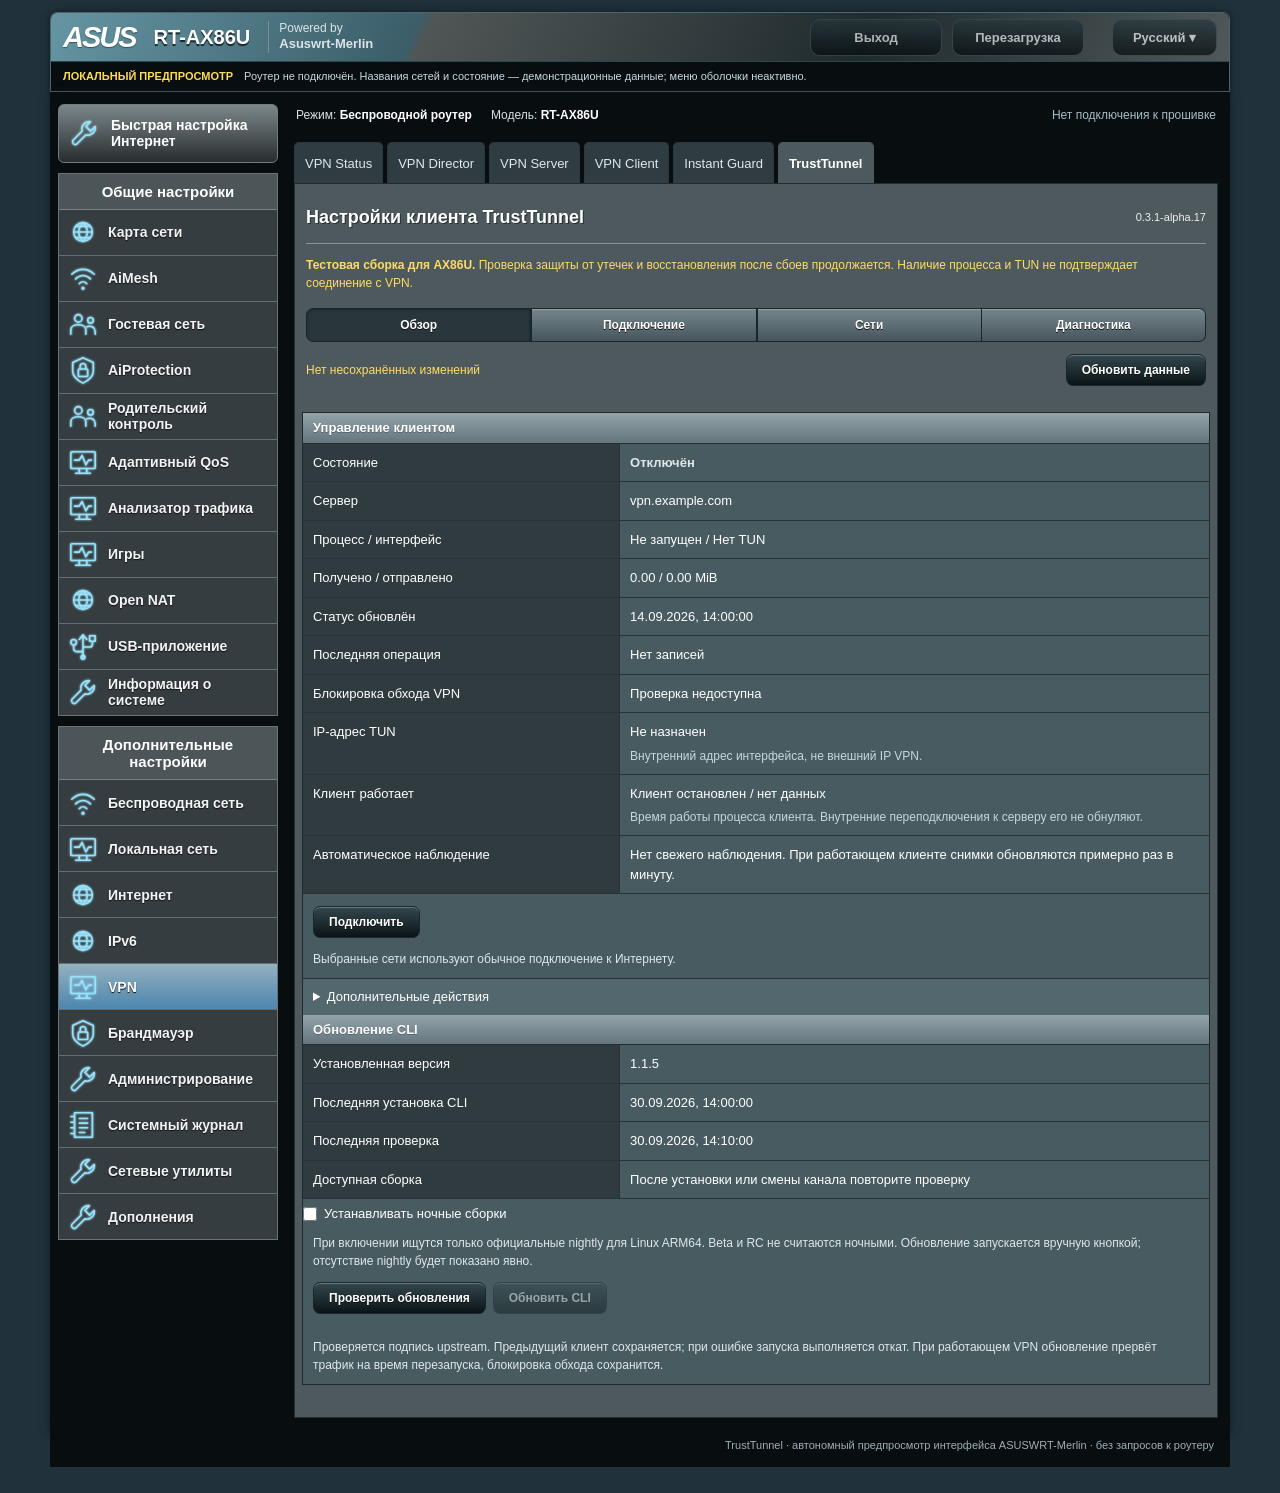
==== commit eba064bf: "Убрать ручную историю трафика и установить alpha.17" ====
--- a/preview/index.html
+++ b/preview/index.html
@@ -191,7 +191,7 @@
 .preview-tabs{padding:0 8px;gap:4px}.preview-tab{display:none;min-height:35px;padding:0 12px;font-size:12px}.preview-tab.preview-client,.preview-tab[aria-current=page]{display:flex}
 #footer{padding:12px;font-size:10px;text-align:left}
 }
-</style><script>window.TTM_PREVIEW={"version": "0.3.1-alpha.16", "state": "disabled", "hostname": "vpn.example.com", "process_running": false, "interface_up": false, "enabled": false, "connection_verified": false, "rx_bytes": 0, "tx_bytes": 0, "timestamp": 1789394400, "last_result": "preview:not_executed", "endpoint": {"configured": true, "exclusions": [], "settings": {"protocol": "http2", "mtu": 1350, "anti_dpi": false}}, "tunnel_addresses": [], "traffic_check": null, "traffic_check_history": null, "client_updates": {"channel": "stable", "installed": {"version": "1.1.5", "installed_at": 1790776800}, "last_check": {"checked_at": 1790777400, "channel": "stable"}, "dependencies_ready": true, "recovery_pending": false, "check": null}, "ports": [{"interface": "eth4", "label": "LAN1", "lan_if": "br0", "identity": "0000000000000000000000000000000000000000000000000000000000000000", "available": true, "reason": "", "link_up": false}, {"interface": "eth3", "label": "LAN2", "lan_if": "br0", "identity": "0000000000000000000000000000000000000000000000000000000000000000", "available": true, "reason": "", "link_up": false}, {"interface": "eth2", "label": "LAN3", "lan_if": "br0", "identity": "0000000000000000000000000000000000000000000000000000000000000000", "available": true, "reason": "", "link_up": false}, {"interface": "eth1", "label": "LAN4", "lan_if": "br0", "identity": "0000000000000000000000000000000000000000000000000000000000000000", "available": true, "reason": "", "link_up": true}, {"interface": "eth5", "label": "2.5G", "lan_if": "br0", "identity": "0000000000000000000000000000000000000000000000000000000000000000", "available": true, "reason": "", "link_up": false}], "client_uptime_seconds": null, "traffic_observation": null, "revision": "0123456789abcdef", "operations": [], "transaction": null, "clients": [{"ip": "192.168.51.10", "name": "\u041d\u043e\u0443\u0442\u0431\u0443\u043a", "wireless": [{"lan_if": "br1", "ssid": "Guest 1"}]}, {"ip": "192.168.50.20", "name": "\u0422\u0435\u043b\u0435\u0444\u043e\u043d", "wireless": [{"lan_if": "br0", "ssid": "Home"}]}], "diagnostics": {"model": "RT-AX86U", "firmware": "\u041d\u0435 \u043f\u0440\u043e\u0432\u0435\u0440\u0435\u043d\u0430", "guard": "unverified", "client_version_target": "1.1.5", "packet_path_verified": false}, "discovered_networks": [{"lan_if": "br0", "identity": "0000000000000000000000000000000000000000000000000000000000000000", "sources": ["192.168.50.0/24"], "ssids": ["Home"]}, {"lan_if": "br1", "identity": "1111111111111111111111111111111111111111111111111111111111111111", "sources": ["192.168.51.0/24"], "ssids": ["Guest 1"]}, {"lan_if": "br2", "identity": "2222222222222222222222222222222222222222222222222222222222222222", "sources": ["192.168.52.0/24"], "ssids": ["Guest 2"]}, {"lan_if": "br3", "identity": "3333333333333333333333333333333333333333333333333333333333333333", "sources": ["192.168.53.0/24"], "ssids": ["Guest 3"]}], "policy": {"schema": 3, "networks": [{"lan_if": "br1", "sources": ["192.168.51.0/24"]}], "block_ipv6_bridge": true, "table": 871, "priority": 17100}, "hardware_tested": false};</script><script>/* TrustTunnel v1 deep links, checked against TrustTunnel v1.0.33/deeplink.
+</style><script>window.TTM_PREVIEW={"version": "0.3.1-alpha.17", "state": "disabled", "hostname": "vpn.example.com", "process_running": false, "interface_up": false, "enabled": false, "connection_verified": false, "rx_bytes": 0, "tx_bytes": 0, "timestamp": 1789394400, "last_result": "preview:not_executed", "endpoint": {"configured": true, "exclusions": [], "settings": {"protocol": "http2", "mtu": 1350, "anti_dpi": false}}, "tunnel_addresses": [], "client_updates": {"channel": "stable", "installed": {"version": "1.1.5", "installed_at": 1790776800}, "last_check": {"checked_at": 1790777400, "channel": "stable"}, "dependencies_ready": true, "recovery_pending": false, "check": null}, "ports": [{"interface": "eth4", "label": "LAN1", "lan_if": "br0", "identity": "0000000000000000000000000000000000000000000000000000000000000000", "available": true, "reason": "", "link_up": false}, {"interface": "eth3", "label": "LAN2", "lan_if": "br0", "identity": "0000000000000000000000000000000000000000000000000000000000000000", "available": true, "reason": "", "link_up": false}, {"interface": "eth2", "label": "LAN3", "lan_if": "br0", "identity": "0000000000000000000000000000000000000000000000000000000000000000", "available": true, "reason": "", "link_up": false}, {"interface": "eth1", "label": "LAN4", "lan_if": "br0", "identity": "0000000000000000000000000000000000000000000000000000000000000000", "available": true, "reason": "", "link_up": true}, {"interface": "eth5", "label": "2.5G", "lan_if": "br0", "identity": "0000000000000000000000000000000000000000000000000000000000000000", "available": true, "reason": "", "link_up": false}], "client_uptime_seconds": null, "traffic_observation": null, "revision": "0123456789abcdef", "operations": [], "transaction": null, "clients": [{"ip": "192.168.51.10", "name": "\u041d\u043e\u0443\u0442\u0431\u0443\u043a", "wireless": [{"lan_if": "br1", "ssid": "Guest 1"}]}, {"ip": "192.168.50.20", "name": "\u0422\u0435\u043b\u0435\u0444\u043e\u043d", "wireless": [{"lan_if": "br0", "ssid": "Home"}]}], "diagnostics": {"model": "RT-AX86U", "firmware": "\u041d\u0435 \u043f\u0440\u043e\u0432\u0435\u0440\u0435\u043d\u0430", "guard": "unverified", "client_version_target": "1.1.5", "packet_path_verified": false}, "discovered_networks": [{"lan_if": "br0", "identity": "0000000000000000000000000000000000000000000000000000000000000000", "sources": ["192.168.50.0/24"], "ssids": ["Home"]}, {"lan_if": "br1", "identity": "1111111111111111111111111111111111111111111111111111111111111111", "sources": ["192.168.51.0/24"], "ssids": ["Guest 1"]}, {"lan_if": "br2", "identity": "2222222222222222222222222222222222222222222222222222222222222222", "sources": ["192.168.52.0/24"], "ssids": ["Guest 2"]}, {"lan_if": "br3", "identity": "3333333333333333333333333333333333333333333333333333333333333333", "sources": ["192.168.53.0/24"], "ssids": ["Guest 3"]}], "policy": {"schema": 3, "networks": [{"lan_if": "br1", "sources": ["192.168.51.0/24"]}], "block_ipv6_bridge": true, "table": 871, "priority": 17100}, "hardware_tested": false};</script><script>/* TrustTunnel v1 deep links, checked against TrustTunnel v1.0.33/deeplink.
  * Client v1.1.5 pins that implementation in trusttunnel/Cargo.lock.
  * https://github.com/TrustTunnel/TrustTunnel/blob/v1.0.33/DEEP_LINK.md
  * parseLink(uri) -> {endpoint: schema-1 object, name: string, warnings: string[]}.
@@ -600,9 +600,9 @@
         var date=new Date(value*1000);
         return Number.isNaN(date.getTime()) ? fallback : date.toLocaleString('ru-RU');
     }
-    var startErrors={update_pending:'Сначала подтвердите новую версию CLI или верните предыдущую.',update_check_failed:'Не удалось получить официальный список релизов. Проверьте доступ к GitHub и повторите поиск.',update_failed:'Обновление не завершилось. Обновите статус; при незавершённом восстановлении потребуется recover-client по SSH.',check_not_running:'Для проверки трафика сначала запустите клиент.',endpoint_missing:'Сначала сохраните корректное подключение.',policy_missing:'Выберите сети во вкладке «Сети» и нажмите «Сохранить маршрутизацию».',client_missing:'Не установлен проверенный клиент TrustTunnel.',forwarding_disabled:'На роутере отключена пересылка IPv4.',dns_missing:'В подключении не задан DNS.',dns_conflict:'Не удалось проверить внутренний адрес DNS.',ports_unavailable:'Проверьте доступность LAN-портов, WAN/IPTV/агрегацию и конфликтующие правила других VPN. Снимите недоступные порты во вкладке «Сети».',network_changed:'Состав выбранных сетей изменился. Проверьте вкладку «Сети».',offload_unavailable:'Прошивка не предоставляет SKIPLOG или выборочное управление кешем потоков. Запуск заблокирован для защиты выбранных сетей.',offload_flush_failed:'Не удалось очистить ускоренные потоки выбранной сети. Защитные правила сохранены.',tun_unavailable:'Не удалось загрузить штатный TUN-модуль роутера.',missing_dependency:'На роутере отсутствует необходимая утилита.'};
+    var startErrors={update_pending:'Сначала подтвердите новую версию CLI или верните предыдущую.',update_check_failed:'Не удалось получить официальный список релизов. Проверьте доступ к GitHub и повторите поиск.',update_failed:'Обновление не завершилось. Обновите статус; при незавершённом восстановлении потребуется recover-client по SSH.',endpoint_missing:'Сначала сохраните корректное подключение.',policy_missing:'Выберите сети во вкладке «Сети» и нажмите «Сохранить маршрутизацию».',client_missing:'Не установлен проверенный клиент TrustTunnel.',forwarding_disabled:'На роутере отключена пересылка IPv4.',dns_missing:'В подключении не задан DNS.',dns_conflict:'Не удалось проверить внутренний адрес DNS.',ports_unavailable:'Проверьте доступность LAN-портов, WAN/IPTV/агрегацию и конфликтующие правила других VPN. Снимите недоступные порты во вкладке «Сети».',network_changed:'Состав выбранных сетей изменился. Проверьте вкладку «Сети».',offload_unavailable:'Прошивка не предоставляет SKIPLOG или выборочное управление кешем потоков. Запуск заблокирован для защиты выбранных сетей.',offload_flush_failed:'Не удалось очистить ускоренные потоки выбранной сети. Защитные правила сохранены.',tun_unavailable:'Не удалось загрузить штатный TUN-модуль роутера.',missing_dependency:'На роутере отсутствует необходимая утилита.'};
     function operationLabel(op) {
-        var actions={status:'Обновление статуса',start:'Запуск',pause:'Пауза',restart:'Перезапуск',disable:'Отключение',endpoint:'Подключение',exclusions:'Исключения',policy:'Маршрутизация',endpoint_settings:'Параметры подключения',downgrade_client:'Переход на предыдущую сборку',confirm_client:'Подтверждение CLI',rollback_client:'Возврат предыдущего CLI',diagnostics:'Диагностика',verify_traffic:'Проверка трафика',check_updates:'Поиск обновлений',update_client:'Обновление CLI',channel_stable:'Стабильный канал',channel_nightly:'Ночной канал'};
+        var actions={status:'Обновление статуса',start:'Запуск',pause:'Пауза',restart:'Перезапуск',disable:'Отключение',endpoint:'Подключение',exclusions:'Исключения',policy:'Маршрутизация',endpoint_settings:'Параметры подключения',downgrade_client:'Переход на предыдущую сборку',confirm_client:'Подтверждение CLI',rollback_client:'Возврат предыдущего CLI',diagnostics:'Диагностика',check_updates:'Поиск обновлений',update_client:'Обновление CLI',channel_stable:'Стабильный канал',channel_nightly:'Ночной канал'};
         var states={running:'выполняется',succeeded:'выполнено',failed:'ошибка'};
         var codes={confirmation_required:'нужно подтверждение',revision_conflict:'настройки изменены в другой вкладке',transaction_pending:'сначала завершите пробное применение',invalid_configuration:'некорректная конфигурация',apply_failed:'не удалось применить',action_failed:'не удалось выполнить'};
         return (actions[op.action]||'Операция')+' · '+(startErrors[op.code]||codes[op.code]||states[op.state]||'результат неизвестен');
@@ -860,17 +860,6 @@
         var observation=status.traffic_observation;
         var observationLabels={sampling:'Первый снимок получен; ожидание следующего',traffic_observed:'Пакеты прошли через TUN в обе стороны',idle:'Двусторонний трафик за интервал не наблюдался — возможен простой',counters_reset:'Счётчики сброшены; ожидание нового интервала',incomplete:'Часть правил или маршрутов отсутствует'};
         text('ttm-auto-traffic',observation?dateLabel(observation.checked_at,'Дата неизвестна')+' · '+(observationLabels[observation.state]||'Результат неизвестен')+(observation.interval_seconds?' · за '+observation.interval_seconds+' с: отправлено '+observation.sent_packets+', получено '+observation.received_packets:''):'Нет свежего наблюдения. При работающем клиенте снимки обновляются примерно раз в минуту.');
-        var traffic=status.traffic_check, historyTraffic=status.traffic_check_history||traffic;
-        var trafficLabels={traffic_observed:'Пакеты прошли через TUN в обе стороны',idle:'За 10 секунд двусторонний трафик не появился — откройте сайт и повторите',incomplete:'Не все правила или маршруты присутствуют',counters_reset:'Счётчики сброшены; повторите проверку'};
-        text('ttm-traffic-check',historyTraffic ? (trafficLabels[historyTraffic.state]||'Результат неизвестен') : 'Проверка ещё не выполнялась');
-        text('ttm-traffic-checked-at',historyTraffic ? dateLabel(historyTraffic.checked_at,'Дата неизвестна')+' · Пакеты за 10 с: отправлено '+historyTraffic.sent_packets+', получено '+historyTraffic.received_packets+'.' : '');
-        var trafficReasons={expired:'Результату больше 5 минут.',client_restarted:'После проверки клиент был перезапущен.',settings_changed:'После проверки настройки изменились.',router_restarted:'После проверки роутер был перезагружен.',client_stopped:'Клиент остановлен.',legacy:'Проверка выполнена до обновления панели.'};
-        var trafficFresh=historyTraffic && (historyTraffic.fresh===true || (historyTraffic.fresh===undefined && !!traffic));
-        text('ttm-traffic-freshness',historyTraffic ? (trafficFresh?'Актуально для текущего запуска клиента; это наблюдение пакетов, а не тест утечек.':
-            (trafficReasons[historyTraffic.stale_reason]||'Результат устарел.')+' Сохранён результат последней проверки. Для новой проверки откройте «Дополнительные действия» → «Проверить трафик».') :
-            'Для проверки откройте «Дополнительные действия» → «Проверить трафик».');
-        el('ttm-traffic-checked-at').hidden=!historyTraffic;
-        el('ttm-traffic-freshness').hidden=false;
         var updates=status.client_updates||{}, check=updates.check;
         text('ttm-client-version',(updates.installed||{}).version||(check||{}).installed_version||'Нажмите «Проверить обновления»');
         text('ttm-client-installed-at',dateLabel((updates.installed||{}).installed_at,'Дата неизвестна'));
@@ -891,7 +880,7 @@
         text('ttm-update-requirements',updates.recovery_pending?'Незавершённое обновление: требуется восстановление предыдущего клиента.':updates.dependencies_ready?'':'Для установки нужны curl, GnuPG, tar, timeout и od из Entware. Поиск обновлений требует curl.');
         text('ttm-ipv6-help','На выбранных физических портах блокируется IPv6-трафик этих портов и IPv6 DNS к роутеру. Аддон направляет через VPN только IPv4. Блокировка IPv6 действует на весь выбранный bridge, даже при выборе устройств /32.'+((status.diagnostics||{}).ipv6_service==='disabled'?' Сейчас IPv6 отключён в Merlin; правило защищает и после его включения.':''));
         text('ttm-guard',({disabled:'Отключена',unverified:'Проверка недоступна',installed_unverified:'Блокировка настроена; тест обрыва ещё не выполнен',incomplete:'Часть защитных правил отсутствует'})[(status.diagnostics||{}).guard]||'Нет данных');
-        if (traffic && traffic.rules_checked) text('ttm-guard','Правила и маршрут проверены; тест обрыва ещё не выполнен');
+        if (observation && observation.rules_checked) text('ttm-guard','Правила и маршрут проверены; тест обрыва ещё не выполнен');
         var startup=(status.diagnostics||{}).startup;
         text('ttm-startup',startup ? (startup.blockers||[]).map(function (code) { return startErrors[code]||code; }).concat((startup.notes||[]).includes('tun_load_on_start')?['TUN будет загружен автоматически при запуске.']:[]).join(' ') : '');
         el('ttm-startup').hidden=!el('ttm-startup').textContent;
@@ -1002,7 +991,7 @@
         if (action==='rollback_client' && !root.confirm('Вернуть предыдущую проверенную версию CLI? VPN будет перезапущен; блокировка обхода сохранится.')) return;
         if (action==='confirm_client' && !root.confirm('Подтвердить новую версию CLI? Проверьте сайты и внешний IP с устройства выбранной сети.')) return;
         if (action==='policy') { await save('policy',policy()); return; }
-        if (['start','pause','restart','disable','diagnostics','check_updates','channel_stable','channel_nightly','verify_traffic','confirm_client','rollback_client'].indexOf(action)<0) throw new Error('Неизвестное действие');
+        if (['start','pause','restart','disable','diagnostics','check_updates','channel_stable','channel_nightly','confirm_client','rollback_client'].indexOf(action)<0) throw new Error('Неизвестное действие');
         if (root.TTM_PREVIEW) { message('Демонстрация: команда не отправлена на роутер.',false); return; }
         activeAction=action;
         await busy(async function () { var id=root.TTMTransfer.id(root.crypto); unresolvedOperation=id; await wire('start_ttm_do_'+id+'_'+action); await waitOperation(id); });
@@ -1137,7 +1126,7 @@
 <td class="ttm-sidebar"><div id="mainMenu" aria-label="Образец меню прошивки"><div class="preview-quick"><svg class="preview-icon" viewBox="0 0 32 32" aria-hidden="true"><path d="M23 4a8 8 0 0 0-9 10L4 24a3 3 0 0 0 4 4l10-10a8 8 0 0 0 10-9l-5 5-5-5z"/></svg><span>Быстрая настройка<br>Интернет</span></div><div class="preview-menu-group"><div class="preview-menu-heading">Общие настройки</div><div class="preview-menu-item"><svg class="preview-icon" viewBox="0 0 32 32" aria-hidden="true"><circle cx="16" cy="16" r="10"/><path d="M6 16h20M16 6c-6 6-6 14 0 20M16 6c6 6 6 14 0 20M8 10h16M8 22h16"/></svg><span>Карта сети</span></div><div class="preview-menu-item"><svg class="preview-icon" viewBox="0 0 32 32" aria-hidden="true"><path d="M4 12c7-7 17-7 24 0M8 17c5-5 11-5 16 0M12 22c3-3 5-3 8 0"/><circle cx="16" cy="27" r="1"/></svg><span>AiMesh</span></div><div class="preview-menu-item"><svg class="preview-icon" viewBox="0 0 32 32" aria-hidden="true"><circle cx="11" cy="10" r="4"/><circle cx="24" cy="12" r="3"/><path d="M3 27v-5c0-7 16-7 16 0v5M20 19c5-2 9 1 9 5v3"/></svg><span>Гостевая сеть</span></div><div class="preview-menu-item"><svg class="preview-icon" viewBox="0 0 32 32" aria-hidden="true"><path d="M16 3L5 8v9c0 6 5 10 11 13 6-3 11-7 11-13V8z"/><rect x="11" y="15" width="10" height="8" rx="1"/><path d="M13 15v-3a3 3 0 0 1 6 0v3"/></svg><span>AiProtection</span></div><div class="preview-menu-item"><svg class="preview-icon" viewBox="0 0 32 32" aria-hidden="true"><circle cx="11" cy="10" r="4"/><circle cx="24" cy="12" r="3"/><path d="M3 27v-5c0-7 16-7 16 0v5M20 19c5-2 9 1 9 5v3"/></svg><span>Родительский контроль</span></div><div class="preview-menu-item"><svg class="preview-icon" viewBox="0 0 32 32" aria-hidden="true"><rect x="3" y="5" width="26" height="18" rx="1"/><path d="M12 23v5M20 23v5M8 28h16M7 14h5l3-5 4 10 3-5h3"/></svg><span>Адаптивный QoS</span></div><div class="preview-menu-item"><svg class="preview-icon" viewBox="0 0 32 32" aria-hidden="true"><rect x="3" y="5" width="26" height="18" rx="1"/><path d="M12 23v5M20 23v5M8 28h16M7 14h5l3-5 4 10 3-5h3"/></svg><span>Анализатор трафика</span></div><div class="preview-menu-item"><svg class="preview-icon" viewBox="0 0 32 32" aria-hidden="true"><rect x="3" y="5" width="26" height="18" rx="1"/><path d="M12 23v5M20 23v5M8 28h16M7 14h5l3-5 4 10 3-5h3"/></svg><span>Игры</span></div><div class="preview-menu-item"><svg class="preview-icon" viewBox="0 0 32 32" aria-hidden="true"><circle cx="16" cy="16" r="10"/><path d="M6 16h20M16 6c-6 6-6 14 0 20M16 6c6 6 6 14 0 20M8 10h16M8 22h16"/></svg><span>Open NAT</span></div><div class="preview-menu-item"><svg class="preview-icon" viewBox="0 0 32 32" aria-hidden="true"><path d="M16 28V5m-4 4 4-5 4 5M16 22H9a3 3 0 0 1-3-3v-4M16 17h7a3 3 0 0 0 3-3v-2"/><circle cx="6" cy="12" r="3"/><rect x="23" y="5" width="6" height="6"/><circle cx="16" cy="28" r="2"/></svg><span>USB-приложение</span></div><div class="preview-menu-item"><svg class="preview-icon" viewBox="0 0 32 32" aria-hidden="true"><path d="M23 4a8 8 0 0 0-9 10L4 24a3 3 0 0 0 4 4l10-10a8 8 0 0 0 10-9l-5 5-5-5z"/></svg><span>Информация о системе</span></div></div><div class="preview-menu-group"><div class="preview-menu-heading">Дополнительные настройки</div><div class="preview-menu-item"><svg class="preview-icon" viewBox="0 0 32 32" aria-hidden="true"><path d="M4 12c7-7 17-7 24 0M8 17c5-5 11-5 16 0M12 22c3-3 5-3 8 0"/><circle cx="16" cy="27" r="1"/></svg><span>Беспроводная сеть</span></div><div class="preview-menu-item"><svg class="preview-icon" viewBox="0 0 32 32" aria-hidden="true"><rect x="3" y="5" width="26" height="18" rx="1"/><path d="M12 23v5M20 23v5M8 28h16M7 14h5l3-5 4 10 3-5h3"/></svg><span>Локальная сеть</span></div><div class="preview-menu-item"><svg class="preview-icon" viewBox="0 0 32 32" aria-hidden="true"><circle cx="16" cy="16" r="10"/><path d="M6 16h20M16 6c-6 6-6 14 0 20M16 6c6 6 6 14 0 20M8 10h16M8 22h16"/></svg><span>Интернет</span></div><div class="preview-menu-item"><svg class="preview-icon" viewBox="0 0 32 32" aria-hidden="true"><circle cx="16" cy="16" r="10"/><path d="M6 16h20M16 6c-6 6-6 14 0 20M16 6c6 6 6 14 0 20M8 10h16M8 22h16"/></svg><span>IPv6</span></div><div class="preview-menu-item is-active"><svg class="preview-icon" viewBox="0 0 32 32" aria-hidden="true"><rect x="3" y="5" width="26" height="18" rx="1"/><path d="M12 23v5M20 23v5M8 28h16M7 14h5l3-5 4 10 3-5h3"/></svg><span>VPN</span></div><div class="preview-menu-item"><svg class="preview-icon" viewBox="0 0 32 32" aria-hidden="true"><path d="M16 3L5 8v9c0 6 5 10 11 13 6-3 11-7 11-13V8z"/><rect x="11" y="15" width="10" height="8" rx="1"/><path d="M13 15v-3a3 3 0 0 1 6 0v3"/></svg><span>Брандмауэр</span></div><div class="preview-menu-item"><svg class="preview-icon" viewBox="0 0 32 32" aria-hidden="true"><path d="M23 4a8 8 0 0 0-9 10L4 24a3 3 0 0 0 4 4l10-10a8 8 0 0 0 10-9l-5 5-5-5z"/></svg><span>Администрирование</span></div><div class="preview-menu-item"><svg class="preview-icon" viewBox="0 0 32 32" aria-hidden="true"><path d="M7 3h19v26H7zM3 7h4M3 13h4M3 19h4M3 25h4M12 9h9M12 14h9M12 19h9M12 24h6"/></svg><span>Системный журнал</span></div><div class="preview-menu-item"><svg class="preview-icon" viewBox="0 0 32 32" aria-hidden="true"><path d="M23 4a8 8 0 0 0-9 10L4 24a3 3 0 0 0 4 4l10-10a8 8 0 0 0 10-9l-5 5-5-5z"/></svg><span>Сетевые утилиты</span></div><div class="preview-menu-item"><svg class="preview-icon" viewBox="0 0 32 32" aria-hidden="true"><path d="M23 4a8 8 0 0 0-9 10L4 24a3 3 0 0 0 4 4l10-10a8 8 0 0 0 10-9l-5 5-5-5z"/></svg><span>Дополнения</span></div></div></div><div id="subMenu"></div></td>
 <td style="vertical-align:top"><div id="tabMenu" class="submenuBlock"><div class="preview-status"><span>Режим: <b>Беспроводной роутер</b></span><span>Модель: <b>RT-AX86U</b></span><span class="preview-offline">Нет подключения к прошивке</span></div><div class="preview-tabs" aria-label="Образец вкладок VPN"><span class="preview-tab">VPN Status</span><span class="preview-tab">VPN Director</span><span class="preview-tab">VPN Server</span><span class="preview-tab preview-client">VPN Client</span><span class="preview-tab">Instant Guard</span><span class="preview-tab" aria-current="page">TrustTunnel</span></div></div>
 <div class="FormTitle ttm-container">
-<div class="ttm-heading ttm-titlebar"><h2>Настройки клиента TrustTunnel</h2><span class="ttm-badge" id="ttm-version">0.3.1-alpha.16</span></div>
+<div class="ttm-heading ttm-titlebar"><h2>Настройки клиента TrustTunnel</h2><span class="ttm-badge" id="ttm-version">0.3.1-alpha.17</span></div>
 <div class="ttm-banner"><strong>Тестовая сборка для AX86U.</strong> Проверка защиты от утечек и восстановления после сбоев продолжается. Наличие процесса и TUN не подтверждает соединение с VPN.</div>
 <div class="ttm-tabs ttm-navigation" role="tablist" aria-label="Настройки TrustTunnel">
 <button role="tab" type="button" data-view-button="overview" onclick="ttmView('overview')">Обзор</button>
@@ -1165,7 +1154,6 @@
 <dt>IP-адрес TUN</dt><dd><span id="ttm-tun-address">—</span><small>Внутренний адрес интерфейса, не внешний IP VPN.</small></dd>
 <dt>Клиент работает</dt><dd><span id="ttm-client-uptime">—</span><small>Время работы процесса клиента. Внутренние переподключения к серверу его не обнуляют.</small></dd>
 <dt>Автоматическое наблюдение</dt><dd id="ttm-auto-traffic">Ожидание данных</dd>
-<dt>История ручной проверки</dt><dd><span id="ttm-traffic-check">Проверка ещё не выполнялась</span><small id="ttm-traffic-checked-at" hidden></small><small id="ttm-traffic-freshness" hidden></small></dd>
 </dl>
 <p id="ttm-startup" class="ttm-note" role="status" hidden></p>
 <div class="ttm-actions"><button id="ttm-toggle" type="button" class="ttm-primary" data-runtime onclick="ttmToggle()" disabled>Подключить</button></div>
@@ -1174,11 +1162,10 @@
 <div class="ttm-actions">
 <button type="button" data-runtime onclick="ttmAction('pause')" disabled>Пауза с блокировкой</button>
 <button type="button" data-runtime onclick="ttmAction('restart')" disabled>Перезапустить</button>
-<button type="button" data-runtime onclick="ttmAction('verify_traffic')" disabled>Проверить трафик</button>
 <button id="ttm-release-guards" type="button" class="ttm-release" data-runtime onclick="ttmAction('disable')" disabled hidden>Снять блокировку и отключить VPN</button>
 </div>
 <p class="ttm-muted">Пауза останавливает клиент и сохраняет блокировку обхода VPN. Чтобы продолжить, нажмите «Подключить». После паузы или ошибки запуска блокировку можно снять отдельной кнопкой в этом разделе; выбранные сети вернутся к обычной маршрутизации Merlin.</p>
-<details><summary>Как проверить соединение и защиту</summary><p>Подключите устройство к выбранной сети, нажмите «Проверить трафик» и в течение 10 секунд откройте сайт. Панель проверит правила, маршрут и прохождение пакетов в обе стороны. Отсутствие пакетов при простое не означает ошибку. Последний результат сохраняется вместе с датой; через 5 минут, после перезапуска клиента или изменения настроек он показывается как история. «Обновить данные» перечитывает статус и не запускает новую проверку.</p><p>Для полной проверки блокировки обхода нужен отдельный тест: на подготовленном устройстве открыть сайт, включить «Пауза с блокировкой», убедиться, что Интернет недоступен, затем нажать «Подключить». Такая проверка временно отключает Интернет выбранных сетей и не запускается автоматически. Исключения из VPN проверяйте отдельно.</p></details>
+<details><summary>Как проверить соединение и защиту</summary><p>При работающем клиенте панель автоматически наблюдает трафик примерно раз в минуту. Откройте сайт с устройства выбранной сети или LAN-порта: в строке «Автоматическое наблюдение» появятся дата и счётчики пакетов за интервал. Простой без новых пакетов не означает ошибку. «Обновить данные» перечитывает статус, не создавая тестовых запросов.</p><p>Для полной проверки блокировки обхода нужен отдельный тест: на подготовленном устройстве открыть сайт, включить «Пауза с блокировкой», убедиться, что Интернет недоступен, затем нажать «Подключить». Такая проверка временно отключает Интернет выбранных сетей и не запускается автоматически. Исключения из VPN проверяйте отдельно.</p></details>
 </details>
 <div class="ttm-heading"><h3>Обновление CLI</h3></div>
 <dl class="ttm-grid"><dt>Установленная версия</dt><dd id="ttm-client-version">—</dd><dt>Последняя установка CLI</dt><dd id="ttm-client-installed-at">Дата неизвестна</dd><dt>Последняя проверка</dt><dd id="ttm-client-checked-at">Ещё не выполнялась</dd><dt>Доступная сборка</dt><dd id="ttm-client-update">Обновления ещё не проверялись</dd></dl>
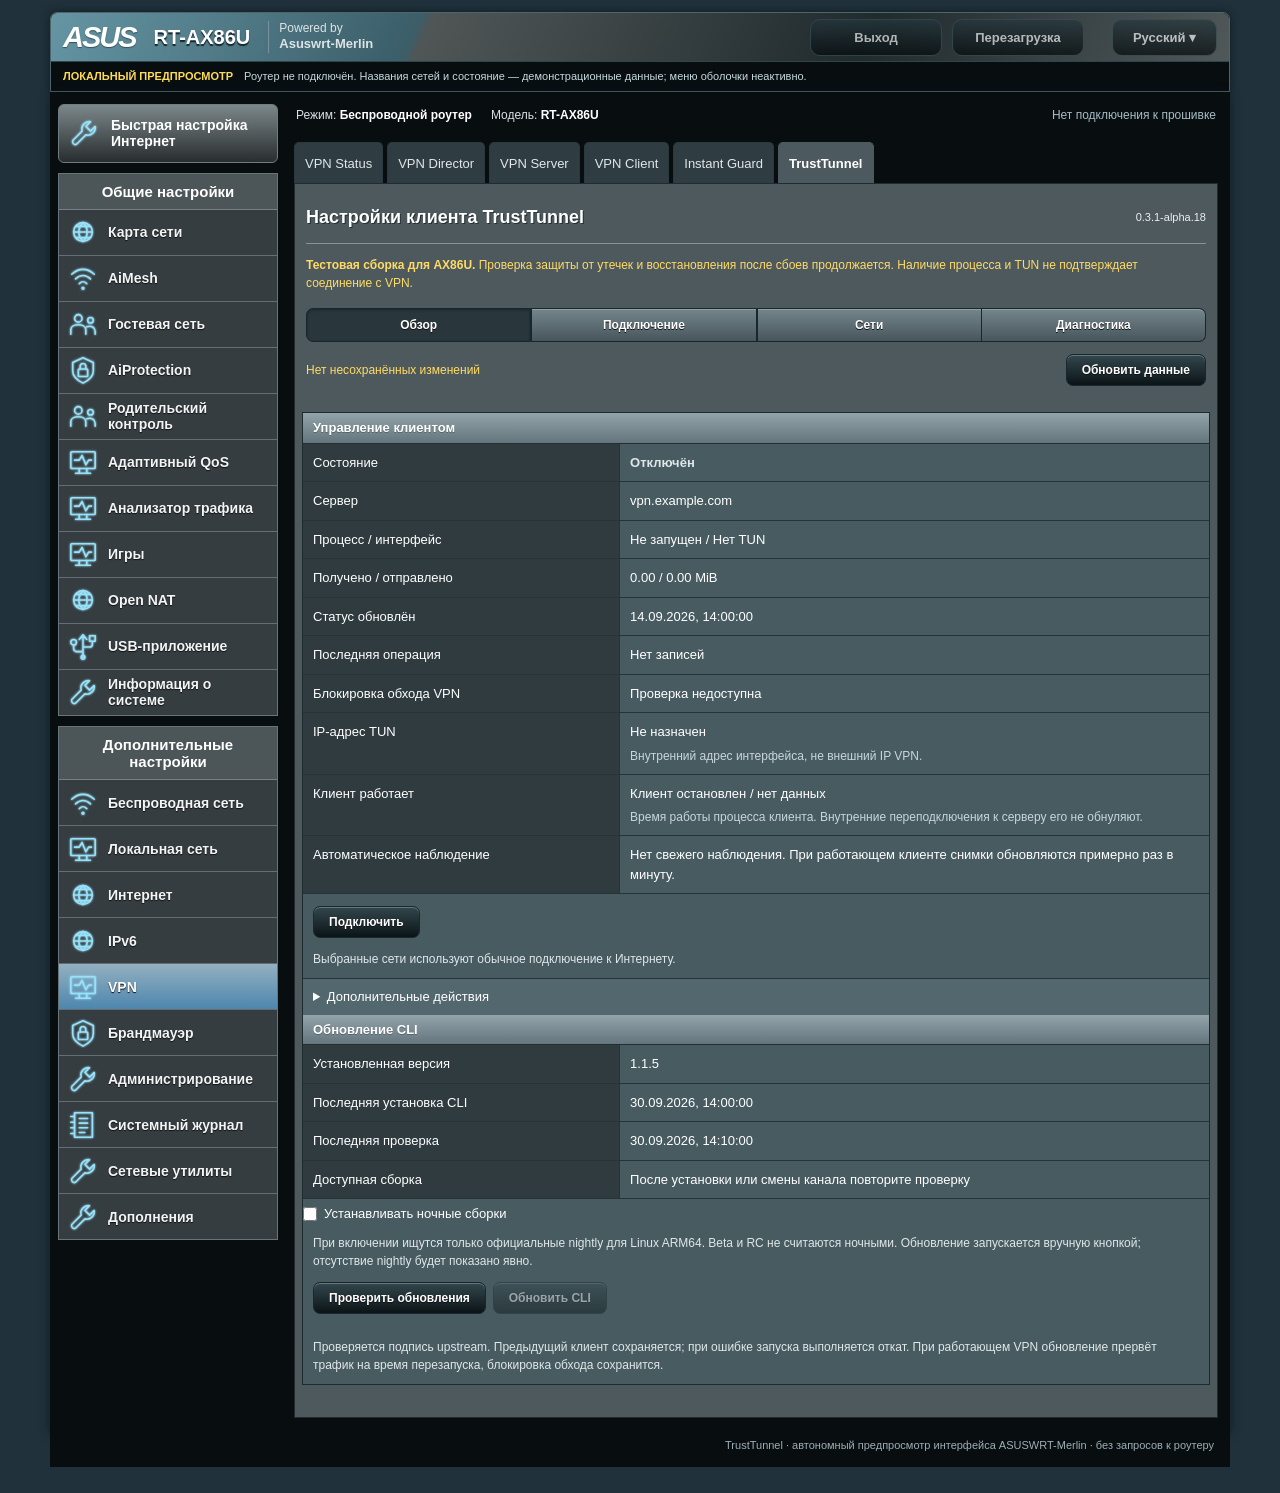
==== commit 477003af: "Исправить выбор устройств SSID и установить alpha.18" ====
--- a/preview/index.html
+++ b/preview/index.html
@@ -191,7 +191,7 @@
 .preview-tabs{padding:0 8px;gap:4px}.preview-tab{display:none;min-height:35px;padding:0 12px;font-size:12px}.preview-tab.preview-client,.preview-tab[aria-current=page]{display:flex}
 #footer{padding:12px;font-size:10px;text-align:left}
 }
-</style><script>window.TTM_PREVIEW={"version": "0.3.1-alpha.17", "state": "disabled", "hostname": "vpn.example.com", "process_running": false, "interface_up": false, "enabled": false, "connection_verified": false, "rx_bytes": 0, "tx_bytes": 0, "timestamp": 1789394400, "last_result": "preview:not_executed", "endpoint": {"configured": true, "exclusions": [], "settings": {"protocol": "http2", "mtu": 1350, "anti_dpi": false}}, "tunnel_addresses": [], "client_updates": {"channel": "stable", "installed": {"version": "1.1.5", "installed_at": 1790776800}, "last_check": {"checked_at": 1790777400, "channel": "stable"}, "dependencies_ready": true, "recovery_pending": false, "check": null}, "ports": [{"interface": "eth4", "label": "LAN1", "lan_if": "br0", "identity": "0000000000000000000000000000000000000000000000000000000000000000", "available": true, "reason": "", "link_up": false}, {"interface": "eth3", "label": "LAN2", "lan_if": "br0", "identity": "0000000000000000000000000000000000000000000000000000000000000000", "available": true, "reason": "", "link_up": false}, {"interface": "eth2", "label": "LAN3", "lan_if": "br0", "identity": "0000000000000000000000000000000000000000000000000000000000000000", "available": true, "reason": "", "link_up": false}, {"interface": "eth1", "label": "LAN4", "lan_if": "br0", "identity": "0000000000000000000000000000000000000000000000000000000000000000", "available": true, "reason": "", "link_up": true}, {"interface": "eth5", "label": "2.5G", "lan_if": "br0", "identity": "0000000000000000000000000000000000000000000000000000000000000000", "available": true, "reason": "", "link_up": false}], "client_uptime_seconds": null, "traffic_observation": null, "revision": "0123456789abcdef", "operations": [], "transaction": null, "clients": [{"ip": "192.168.51.10", "name": "\u041d\u043e\u0443\u0442\u0431\u0443\u043a", "wireless": [{"lan_if": "br1", "ssid": "Guest 1"}]}, {"ip": "192.168.50.20", "name": "\u0422\u0435\u043b\u0435\u0444\u043e\u043d", "wireless": [{"lan_if": "br0", "ssid": "Home"}]}], "diagnostics": {"model": "RT-AX86U", "firmware": "\u041d\u0435 \u043f\u0440\u043e\u0432\u0435\u0440\u0435\u043d\u0430", "guard": "unverified", "client_version_target": "1.1.5", "packet_path_verified": false}, "discovered_networks": [{"lan_if": "br0", "identity": "0000000000000000000000000000000000000000000000000000000000000000", "sources": ["192.168.50.0/24"], "ssids": ["Home"]}, {"lan_if": "br1", "identity": "1111111111111111111111111111111111111111111111111111111111111111", "sources": ["192.168.51.0/24"], "ssids": ["Guest 1"]}, {"lan_if": "br2", "identity": "2222222222222222222222222222222222222222222222222222222222222222", "sources": ["192.168.52.0/24"], "ssids": ["Guest 2"]}, {"lan_if": "br3", "identity": "3333333333333333333333333333333333333333333333333333333333333333", "sources": ["192.168.53.0/24"], "ssids": ["Guest 3"]}], "policy": {"schema": 3, "networks": [{"lan_if": "br1", "sources": ["192.168.51.0/24"]}], "block_ipv6_bridge": true, "table": 871, "priority": 17100}, "hardware_tested": false};</script><script>/* TrustTunnel v1 deep links, checked against TrustTunnel v1.0.33/deeplink.
+</style><script>window.TTM_PREVIEW={"version": "0.3.1-alpha.18", "state": "disabled", "hostname": "vpn.example.com", "process_running": false, "interface_up": false, "enabled": false, "connection_verified": false, "rx_bytes": 0, "tx_bytes": 0, "timestamp": 1789394400, "last_result": "preview:not_executed", "endpoint": {"configured": true, "exclusions": [], "settings": {"protocol": "http2", "mtu": 1350, "anti_dpi": false}}, "tunnel_addresses": [], "client_updates": {"channel": "stable", "installed": {"version": "1.1.5", "installed_at": 1790776800}, "last_check": {"checked_at": 1790777400, "channel": "stable"}, "dependencies_ready": true, "recovery_pending": false, "check": null}, "ports": [{"interface": "eth4", "label": "LAN1", "lan_if": "br0", "identity": "0000000000000000000000000000000000000000000000000000000000000000", "available": true, "reason": "", "link_up": false}, {"interface": "eth3", "label": "LAN2", "lan_if": "br0", "identity": "0000000000000000000000000000000000000000000000000000000000000000", "available": true, "reason": "", "link_up": false}, {"interface": "eth2", "label": "LAN3", "lan_if": "br0", "identity": "0000000000000000000000000000000000000000000000000000000000000000", "available": true, "reason": "", "link_up": false}, {"interface": "eth1", "label": "LAN4", "lan_if": "br0", "identity": "0000000000000000000000000000000000000000000000000000000000000000", "available": true, "reason": "", "link_up": true}, {"interface": "eth5", "label": "2.5G", "lan_if": "br0", "identity": "0000000000000000000000000000000000000000000000000000000000000000", "available": true, "reason": "", "link_up": false}], "client_uptime_seconds": null, "traffic_observation": null, "revision": "0123456789abcdef", "operations": [], "transaction": null, "clients": [{"ip": "192.168.51.10", "name": "\u041d\u043e\u0443\u0442\u0431\u0443\u043a", "wireless": [{"lan_if": "br1", "ssid": "Guest 1"}]}, {"ip": "192.168.50.20", "name": "\u0422\u0435\u043b\u0435\u0444\u043e\u043d", "wireless": [{"lan_if": "br0", "ssid": "Home"}]}], "diagnostics": {"model": "RT-AX86U", "firmware": "\u041d\u0435 \u043f\u0440\u043e\u0432\u0435\u0440\u0435\u043d\u0430", "guard": "unverified", "client_version_target": "1.1.5", "packet_path_verified": false}, "discovered_networks": [{"lan_if": "br0", "identity": "0000000000000000000000000000000000000000000000000000000000000000", "sources": ["192.168.50.0/24"], "ssids": ["Home"]}, {"lan_if": "br1", "identity": "1111111111111111111111111111111111111111111111111111111111111111", "sources": ["192.168.51.0/24"], "ssids": ["Guest 1"]}, {"lan_if": "br2", "identity": "2222222222222222222222222222222222222222222222222222222222222222", "sources": ["192.168.52.0/24"], "ssids": ["Guest 2"]}, {"lan_if": "br3", "identity": "3333333333333333333333333333333333333333333333333333333333333333", "sources": ["192.168.53.0/24"], "ssids": ["Guest 3"]}], "policy": {"schema": 3, "networks": [{"lan_if": "br1", "sources": ["192.168.51.0/24"]}], "block_ipv6_bridge": true, "table": 871, "priority": 17100}, "hardware_tested": false};</script><script>/* TrustTunnel v1 deep links, checked against TrustTunnel v1.0.33/deeplink.
  * Client v1.1.5 pins that implementation in trusttunnel/Cargo.lock.
  * https://github.com/TrustTunnel/TrustTunnel/blob/v1.0.33/DEEP_LINK.md
  * parseLink(uri) -> {endpoint: schema-1 object, name: string, warnings: string[]}.
@@ -685,14 +685,24 @@
     }
     function addDevicePicker(box, row, clients, ssid) {
         var devices=document.createElement('select'); devices.className='ttm-device'; devices.setAttribute('aria-label',ssid?'Добавить устройство из '+ssid:'Добавить устройство по IPv4');
-        devices.add(new Option(clients.length?'Добавить устройство…':'Нет подтверждённых устройств',''));
+        devices.add(new Option(clients.length?'Добавить устройство…':'Нет устройств',''));
         clients.forEach(function (client) { devices.add(new Option(client.name+' · '+client.ip,client.ip+'/32')); });
-        devices.disabled=!clients.length || networkModels.get(row).mode!=='devices';
-        devices.addEventListener('change',function () { if (!devices.value || networkModels.get(row).mode!=='devices') return;
+        devices.disabled=!clients.length;
+        devices.title='Выбор устройства переключает сеть в режим «Выбранные устройства». Применение — после сохранения маршрутизации.';
+        devices.addEventListener('change',function () {
+            var model=networkModels.get(row);
+            if (!devices.value || !model.available) return;
             var sources=row.querySelector('.ttm-cidrs'), checkbox=row.querySelector('.ttm-selected');
+            if (model.mode!=='devices') {
+                // Preserve other modes as drafts; never append /32 to a broad
+                // subnet and silently keep routing the entire network.
+                model.drafts[model.mode]=sources.value;
+                model.mode='devices'; sources.value=model.drafts.devices;
+                sources.readOnly=true; row.querySelector('.ttm-network-mode').value='devices';
+            }
             var list=sources.value.trim().split(/[\s,;]+/).filter(Boolean);
             if (list.indexOf(devices.value)<0) list.push(devices.value);
-            sources.value=list.join('\n'); checkbox.checked=true; devices.value=''; markDirty('policy'); updateCount();
+            sources.value=list.join('\n'); model.drafts.devices=sources.value; checkbox.checked=true; devices.value=''; markDirty('policy'); updateCount();
         }); box.appendChild(devices);
     }
     function renderNetworkDevices(row, network, available) {
@@ -1126,7 +1136,7 @@
 <td class="ttm-sidebar"><div id="mainMenu" aria-label="Образец меню прошивки"><div class="preview-quick"><svg class="preview-icon" viewBox="0 0 32 32" aria-hidden="true"><path d="M23 4a8 8 0 0 0-9 10L4 24a3 3 0 0 0 4 4l10-10a8 8 0 0 0 10-9l-5 5-5-5z"/></svg><span>Быстрая настройка<br>Интернет</span></div><div class="preview-menu-group"><div class="preview-menu-heading">Общие настройки</div><div class="preview-menu-item"><svg class="preview-icon" viewBox="0 0 32 32" aria-hidden="true"><circle cx="16" cy="16" r="10"/><path d="M6 16h20M16 6c-6 6-6 14 0 20M16 6c6 6 6 14 0 20M8 10h16M8 22h16"/></svg><span>Карта сети</span></div><div class="preview-menu-item"><svg class="preview-icon" viewBox="0 0 32 32" aria-hidden="true"><path d="M4 12c7-7 17-7 24 0M8 17c5-5 11-5 16 0M12 22c3-3 5-3 8 0"/><circle cx="16" cy="27" r="1"/></svg><span>AiMesh</span></div><div class="preview-menu-item"><svg class="preview-icon" viewBox="0 0 32 32" aria-hidden="true"><circle cx="11" cy="10" r="4"/><circle cx="24" cy="12" r="3"/><path d="M3 27v-5c0-7 16-7 16 0v5M20 19c5-2 9 1 9 5v3"/></svg><span>Гостевая сеть</span></div><div class="preview-menu-item"><svg class="preview-icon" viewBox="0 0 32 32" aria-hidden="true"><path d="M16 3L5 8v9c0 6 5 10 11 13 6-3 11-7 11-13V8z"/><rect x="11" y="15" width="10" height="8" rx="1"/><path d="M13 15v-3a3 3 0 0 1 6 0v3"/></svg><span>AiProtection</span></div><div class="preview-menu-item"><svg class="preview-icon" viewBox="0 0 32 32" aria-hidden="true"><circle cx="11" cy="10" r="4"/><circle cx="24" cy="12" r="3"/><path d="M3 27v-5c0-7 16-7 16 0v5M20 19c5-2 9 1 9 5v3"/></svg><span>Родительский контроль</span></div><div class="preview-menu-item"><svg class="preview-icon" viewBox="0 0 32 32" aria-hidden="true"><rect x="3" y="5" width="26" height="18" rx="1"/><path d="M12 23v5M20 23v5M8 28h16M7 14h5l3-5 4 10 3-5h3"/></svg><span>Адаптивный QoS</span></div><div class="preview-menu-item"><svg class="preview-icon" viewBox="0 0 32 32" aria-hidden="true"><rect x="3" y="5" width="26" height="18" rx="1"/><path d="M12 23v5M20 23v5M8 28h16M7 14h5l3-5 4 10 3-5h3"/></svg><span>Анализатор трафика</span></div><div class="preview-menu-item"><svg class="preview-icon" viewBox="0 0 32 32" aria-hidden="true"><rect x="3" y="5" width="26" height="18" rx="1"/><path d="M12 23v5M20 23v5M8 28h16M7 14h5l3-5 4 10 3-5h3"/></svg><span>Игры</span></div><div class="preview-menu-item"><svg class="preview-icon" viewBox="0 0 32 32" aria-hidden="true"><circle cx="16" cy="16" r="10"/><path d="M6 16h20M16 6c-6 6-6 14 0 20M16 6c6 6 6 14 0 20M8 10h16M8 22h16"/></svg><span>Open NAT</span></div><div class="preview-menu-item"><svg class="preview-icon" viewBox="0 0 32 32" aria-hidden="true"><path d="M16 28V5m-4 4 4-5 4 5M16 22H9a3 3 0 0 1-3-3v-4M16 17h7a3 3 0 0 0 3-3v-2"/><circle cx="6" cy="12" r="3"/><rect x="23" y="5" width="6" height="6"/><circle cx="16" cy="28" r="2"/></svg><span>USB-приложение</span></div><div class="preview-menu-item"><svg class="preview-icon" viewBox="0 0 32 32" aria-hidden="true"><path d="M23 4a8 8 0 0 0-9 10L4 24a3 3 0 0 0 4 4l10-10a8 8 0 0 0 10-9l-5 5-5-5z"/></svg><span>Информация о системе</span></div></div><div class="preview-menu-group"><div class="preview-menu-heading">Дополнительные настройки</div><div class="preview-menu-item"><svg class="preview-icon" viewBox="0 0 32 32" aria-hidden="true"><path d="M4 12c7-7 17-7 24 0M8 17c5-5 11-5 16 0M12 22c3-3 5-3 8 0"/><circle cx="16" cy="27" r="1"/></svg><span>Беспроводная сеть</span></div><div class="preview-menu-item"><svg class="preview-icon" viewBox="0 0 32 32" aria-hidden="true"><rect x="3" y="5" width="26" height="18" rx="1"/><path d="M12 23v5M20 23v5M8 28h16M7 14h5l3-5 4 10 3-5h3"/></svg><span>Локальная сеть</span></div><div class="preview-menu-item"><svg class="preview-icon" viewBox="0 0 32 32" aria-hidden="true"><circle cx="16" cy="16" r="10"/><path d="M6 16h20M16 6c-6 6-6 14 0 20M16 6c6 6 6 14 0 20M8 10h16M8 22h16"/></svg><span>Интернет</span></div><div class="preview-menu-item"><svg class="preview-icon" viewBox="0 0 32 32" aria-hidden="true"><circle cx="16" cy="16" r="10"/><path d="M6 16h20M16 6c-6 6-6 14 0 20M16 6c6 6 6 14 0 20M8 10h16M8 22h16"/></svg><span>IPv6</span></div><div class="preview-menu-item is-active"><svg class="preview-icon" viewBox="0 0 32 32" aria-hidden="true"><rect x="3" y="5" width="26" height="18" rx="1"/><path d="M12 23v5M20 23v5M8 28h16M7 14h5l3-5 4 10 3-5h3"/></svg><span>VPN</span></div><div class="preview-menu-item"><svg class="preview-icon" viewBox="0 0 32 32" aria-hidden="true"><path d="M16 3L5 8v9c0 6 5 10 11 13 6-3 11-7 11-13V8z"/><rect x="11" y="15" width="10" height="8" rx="1"/><path d="M13 15v-3a3 3 0 0 1 6 0v3"/></svg><span>Брандмауэр</span></div><div class="preview-menu-item"><svg class="preview-icon" viewBox="0 0 32 32" aria-hidden="true"><path d="M23 4a8 8 0 0 0-9 10L4 24a3 3 0 0 0 4 4l10-10a8 8 0 0 0 10-9l-5 5-5-5z"/></svg><span>Администрирование</span></div><div class="preview-menu-item"><svg class="preview-icon" viewBox="0 0 32 32" aria-hidden="true"><path d="M7 3h19v26H7zM3 7h4M3 13h4M3 19h4M3 25h4M12 9h9M12 14h9M12 19h9M12 24h6"/></svg><span>Системный журнал</span></div><div class="preview-menu-item"><svg class="preview-icon" viewBox="0 0 32 32" aria-hidden="true"><path d="M23 4a8 8 0 0 0-9 10L4 24a3 3 0 0 0 4 4l10-10a8 8 0 0 0 10-9l-5 5-5-5z"/></svg><span>Сетевые утилиты</span></div><div class="preview-menu-item"><svg class="preview-icon" viewBox="0 0 32 32" aria-hidden="true"><path d="M23 4a8 8 0 0 0-9 10L4 24a3 3 0 0 0 4 4l10-10a8 8 0 0 0 10-9l-5 5-5-5z"/></svg><span>Дополнения</span></div></div></div><div id="subMenu"></div></td>
 <td style="vertical-align:top"><div id="tabMenu" class="submenuBlock"><div class="preview-status"><span>Режим: <b>Беспроводной роутер</b></span><span>Модель: <b>RT-AX86U</b></span><span class="preview-offline">Нет подключения к прошивке</span></div><div class="preview-tabs" aria-label="Образец вкладок VPN"><span class="preview-tab">VPN Status</span><span class="preview-tab">VPN Director</span><span class="preview-tab">VPN Server</span><span class="preview-tab preview-client">VPN Client</span><span class="preview-tab">Instant Guard</span><span class="preview-tab" aria-current="page">TrustTunnel</span></div></div>
 <div class="FormTitle ttm-container">
-<div class="ttm-heading ttm-titlebar"><h2>Настройки клиента TrustTunnel</h2><span class="ttm-badge" id="ttm-version">0.3.1-alpha.17</span></div>
+<div class="ttm-heading ttm-titlebar"><h2>Настройки клиента TrustTunnel</h2><span class="ttm-badge" id="ttm-version">0.3.1-alpha.18</span></div>
 <div class="ttm-banner"><strong>Тестовая сборка для AX86U.</strong> Проверка защиты от утечек и восстановления после сбоев продолжается. Наличие процесса и TUN не подтверждает соединение с VPN.</div>
 <div class="ttm-tabs ttm-navigation" role="tablist" aria-label="Настройки TrustTunnel">
 <button role="tab" type="button" data-view-button="overview" onclick="ttmView('overview')">Обзор</button>
@@ -1259,7 +1269,7 @@
 <div id="ttm-networks"></div><p id="ttm-networks-empty" class="ttm-note" hidden>Список сетей пока не получен от роутера. Дождитесь обновления статуса и проверьте настройки Wi-Fi.</p>
 <details><summary>Дополнительно: интерфейсы и подсети Wi-Fi</summary><div id="ttm-wifi-inventory"></div><p class="ttm-muted">Имя SSID не определяет отдельную IP-подсеть. Адресация и интерфейсы обнаружены на роутере.</p></details>
 <p class="ttm-muted">Список формируется автоматически. Если разные SSID включены в один bridge, правило для его подсети затронет их всех и проводные устройства. Для отдельной маршрутизации SSID нужна отдельная подсеть и bridge в Merlin. До 16 сетей и 32 записей подсетей суммарно.</p>
-<p class="ttm-muted">В списке SSID показаны только устройства, чьё текущее подключение подтвердил Wi-Fi-драйвер, с известным адресом DHCP. Неопределённые и отключённые устройства не приписываются SSID; их IPv4 можно указать вручную. Для выбора устройств сначала включите режим «Выбранные устройства». Переход из режима всей сети запрашивает подтверждение. Закрепите адрес в DHCP Merlin: правило привязано к IPv4, а не к MAC.</p>
+<p class="ttm-muted">В списке SSID показаны только устройства, чьё текущее подключение подтвердил Wi-Fi-драйвер, с известным адресом DHCP. Неопределённые и отключённые устройства не приписываются SSID; их IPv4 можно указать вручную. Выберите устройство в списке — режим «Выбранные устройства» включится автоматически. Другие режимы сохраняются в черновиках. Изменения применяются после сохранения маршрутизации. Закрепите адрес в DHCP Merlin: правило привязано к IPv4, а не к MAC.</p>
 <details><summary>Дополнительно: доступ к NAS и другим локальным сетям</summary><p>Необязательно. Отметьте сеть с NAS, принтером или другим локальным ресурсом, к которому нужен доступ из VPN-сети. Разрешить обычную маршрутизацию к отмеченным локальным сетям. Ограничения гостевой изоляции Merlin сохраняются. Интернет и DNS остаются направлены через VPN.</p><div id="ttm-local-access" class="ttm-local-access"></div></details>
 
 <label class="ttm-check ttm-acknowledgement"><input type="checkbox" id="ttm-v6ack"><span>Блокировать IPv6 в выбранных сетях и на выбранных портах, чтобы он не обходил VPN.</span></label>
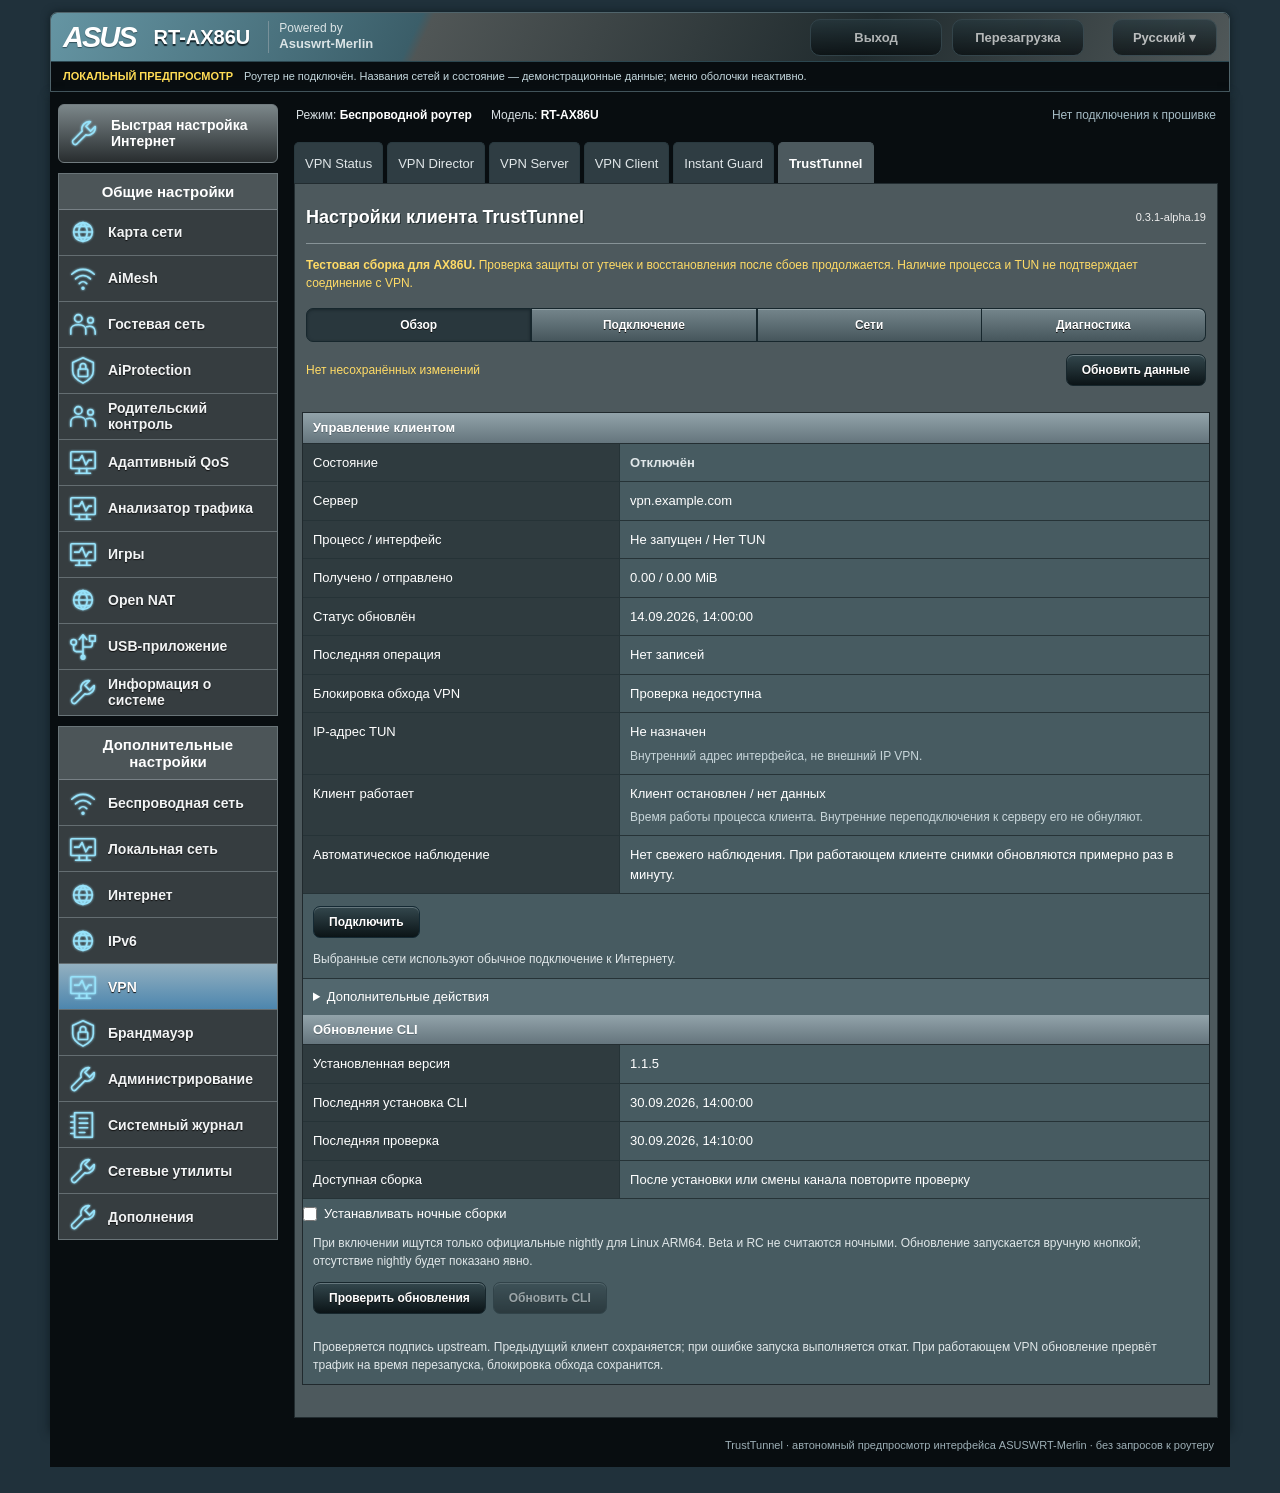
==== commit 8fc9cd04: "Исправить ложный отказ Merlin при проверке обновлений" ====
--- a/preview/index.html
+++ b/preview/index.html
@@ -191,7 +191,7 @@
 .preview-tabs{padding:0 8px;gap:4px}.preview-tab{display:none;min-height:35px;padding:0 12px;font-size:12px}.preview-tab.preview-client,.preview-tab[aria-current=page]{display:flex}
 #footer{padding:12px;font-size:10px;text-align:left}
 }
-</style><script>window.TTM_PREVIEW={"version": "0.3.1-alpha.18", "state": "disabled", "hostname": "vpn.example.com", "process_running": false, "interface_up": false, "enabled": false, "connection_verified": false, "rx_bytes": 0, "tx_bytes": 0, "timestamp": 1789394400, "last_result": "preview:not_executed", "endpoint": {"configured": true, "exclusions": [], "settings": {"protocol": "http2", "mtu": 1350, "anti_dpi": false}}, "tunnel_addresses": [], "client_updates": {"channel": "stable", "installed": {"version": "1.1.5", "installed_at": 1790776800}, "last_check": {"checked_at": 1790777400, "channel": "stable"}, "dependencies_ready": true, "recovery_pending": false, "check": null}, "ports": [{"interface": "eth4", "label": "LAN1", "lan_if": "br0", "identity": "0000000000000000000000000000000000000000000000000000000000000000", "available": true, "reason": "", "link_up": false}, {"interface": "eth3", "label": "LAN2", "lan_if": "br0", "identity": "0000000000000000000000000000000000000000000000000000000000000000", "available": true, "reason": "", "link_up": false}, {"interface": "eth2", "label": "LAN3", "lan_if": "br0", "identity": "0000000000000000000000000000000000000000000000000000000000000000", "available": true, "reason": "", "link_up": false}, {"interface": "eth1", "label": "LAN4", "lan_if": "br0", "identity": "0000000000000000000000000000000000000000000000000000000000000000", "available": true, "reason": "", "link_up": true}, {"interface": "eth5", "label": "2.5G", "lan_if": "br0", "identity": "0000000000000000000000000000000000000000000000000000000000000000", "available": true, "reason": "", "link_up": false}], "client_uptime_seconds": null, "traffic_observation": null, "revision": "0123456789abcdef", "operations": [], "transaction": null, "clients": [{"ip": "192.168.51.10", "name": "\u041d\u043e\u0443\u0442\u0431\u0443\u043a", "wireless": [{"lan_if": "br1", "ssid": "Guest 1"}]}, {"ip": "192.168.50.20", "name": "\u0422\u0435\u043b\u0435\u0444\u043e\u043d", "wireless": [{"lan_if": "br0", "ssid": "Home"}]}], "diagnostics": {"model": "RT-AX86U", "firmware": "\u041d\u0435 \u043f\u0440\u043e\u0432\u0435\u0440\u0435\u043d\u0430", "guard": "unverified", "client_version_target": "1.1.5", "packet_path_verified": false}, "discovered_networks": [{"lan_if": "br0", "identity": "0000000000000000000000000000000000000000000000000000000000000000", "sources": ["192.168.50.0/24"], "ssids": ["Home"]}, {"lan_if": "br1", "identity": "1111111111111111111111111111111111111111111111111111111111111111", "sources": ["192.168.51.0/24"], "ssids": ["Guest 1"]}, {"lan_if": "br2", "identity": "2222222222222222222222222222222222222222222222222222222222222222", "sources": ["192.168.52.0/24"], "ssids": ["Guest 2"]}, {"lan_if": "br3", "identity": "3333333333333333333333333333333333333333333333333333333333333333", "sources": ["192.168.53.0/24"], "ssids": ["Guest 3"]}], "policy": {"schema": 3, "networks": [{"lan_if": "br1", "sources": ["192.168.51.0/24"]}], "block_ipv6_bridge": true, "table": 871, "priority": 17100}, "hardware_tested": false};</script><script>/* TrustTunnel v1 deep links, checked against TrustTunnel v1.0.33/deeplink.
+</style><script>window.TTM_PREVIEW={"version": "0.3.1-alpha.19", "state": "disabled", "hostname": "vpn.example.com", "process_running": false, "interface_up": false, "enabled": false, "connection_verified": false, "rx_bytes": 0, "tx_bytes": 0, "timestamp": 1789394400, "last_result": "preview:not_executed", "endpoint": {"configured": true, "exclusions": [], "settings": {"protocol": "http2", "mtu": 1350, "anti_dpi": false}}, "tunnel_addresses": [], "client_updates": {"channel": "stable", "installed": {"version": "1.1.5", "installed_at": 1790776800}, "last_check": {"checked_at": 1790777400, "channel": "stable"}, "dependencies_ready": true, "recovery_pending": false, "check": null}, "ports": [{"interface": "eth4", "label": "LAN1", "lan_if": "br0", "identity": "0000000000000000000000000000000000000000000000000000000000000000", "available": true, "reason": "", "link_up": false}, {"interface": "eth3", "label": "LAN2", "lan_if": "br0", "identity": "0000000000000000000000000000000000000000000000000000000000000000", "available": true, "reason": "", "link_up": false}, {"interface": "eth2", "label": "LAN3", "lan_if": "br0", "identity": "0000000000000000000000000000000000000000000000000000000000000000", "available": true, "reason": "", "link_up": false}, {"interface": "eth1", "label": "LAN4", "lan_if": "br0", "identity": "0000000000000000000000000000000000000000000000000000000000000000", "available": true, "reason": "", "link_up": true}, {"interface": "eth5", "label": "2.5G", "lan_if": "br0", "identity": "0000000000000000000000000000000000000000000000000000000000000000", "available": true, "reason": "", "link_up": false}], "client_uptime_seconds": null, "traffic_observation": null, "revision": "0123456789abcdef", "operations": [], "transaction": null, "clients": [{"ip": "192.168.51.10", "name": "\u041d\u043e\u0443\u0442\u0431\u0443\u043a", "wireless": [{"lan_if": "br1", "ssid": "Guest 1"}]}, {"ip": "192.168.50.20", "name": "\u0422\u0435\u043b\u0435\u0444\u043e\u043d", "wireless": [{"lan_if": "br0", "ssid": "Home"}]}], "diagnostics": {"model": "RT-AX86U", "firmware": "\u041d\u0435 \u043f\u0440\u043e\u0432\u0435\u0440\u0435\u043d\u0430", "guard": "unverified", "client_version_target": "1.1.5", "packet_path_verified": false}, "discovered_networks": [{"lan_if": "br0", "identity": "0000000000000000000000000000000000000000000000000000000000000000", "sources": ["192.168.50.0/24"], "ssids": ["Home"]}, {"lan_if": "br1", "identity": "1111111111111111111111111111111111111111111111111111111111111111", "sources": ["192.168.51.0/24"], "ssids": ["Guest 1"]}, {"lan_if": "br2", "identity": "2222222222222222222222222222222222222222222222222222222222222222", "sources": ["192.168.52.0/24"], "ssids": ["Guest 2"]}, {"lan_if": "br3", "identity": "3333333333333333333333333333333333333333333333333333333333333333", "sources": ["192.168.53.0/24"], "ssids": ["Guest 3"]}], "policy": {"schema": 3, "networks": [{"lan_if": "br1", "sources": ["192.168.51.0/24"]}], "block_ipv6_bridge": true, "table": 871, "priority": 17100}, "hardware_tested": false};</script><script>/* TrustTunnel v1 deep links, checked against TrustTunnel v1.0.33/deeplink.
  * Client v1.1.5 pins that implementation in trusttunnel/Cargo.lock.
  * https://github.com/TrustTunnel/TrustTunnel/blob/v1.0.33/DEEP_LINK.md
  * parseLink(uri) -> {endpoint: schema-1 object, name: string, warnings: string[]}.
@@ -588,9 +588,7 @@
         try {
             var id=root.TTMTransfer.id(root.crypto);
             message('Запрашивается новый статус контроллера…',false);
-            await wire('start_ttm_do_'+id+'_status');
-            await waitOperation(id);
-            statusNotice=false; message('Статус обновлён.',false);
+            await submitOperation('start_ttm_do_'+id+'_status',id,'status');
         } catch(e) { message(e.message,true); }
         finally { pending=false; controls(true); refresh(); }
     };
@@ -903,12 +901,25 @@
         text('ttm-operation-list',(status.operations||[]).slice(0,8).map(operationLabel).join('\n')||'Операций пока нет');
     }
 
+    var merlinAccessMessage='Сессия Merlin завершена или доступ отклонён. Войдите в панель роутера снова.';
+    function merlinAccessDenied(status, url, body) {
+        if (status===401 || status===403) return true;
+        if (url) {
+            var target=new URL(url,location.href);
+            if (target.origin===location.origin && target.pathname==='/Main_Login.asp') return true;
+        }
+        // Merlin can return HTTP 200 with a standalone login redirect inside
+        // an HTML/head wrapper. Normal start_apply.htm only mentions that path
+        // inside a conditional check. Never parse or execute the returned HTML.
+        var wrapper=body.match(/^\s*<html>\s*<head>([\s\S]*?)<\/head>\s*<\/html>\s*$/i);
+        return /^\s*<script>\s*(?:window\.)?top\.location\.href\s*=\s*(["'])\/Main_Login\.asp\1\s*;?\s*<\/script>\s*$/i.test(wrapper?wrapper[1]:body);
+    }
     function refresh() {
         if (root.TTM_PREVIEW) { render(root.TTM_PREVIEW); return; }
         var request = new XMLHttpRequest(); request.open('GET','/user/trusttunnel/status.json?t='+Date.now(),true); request.timeout=5000;
         request.onload = function () { try { if (request.status !== 200) throw new Error('Unavailable'); observeServerTime(request.getResponseHeader('Date')); render(JSON.parse(request.responseText)); }
-            catch (_) { controls(false); message(request.status===401 || request.status===403 || /login|Main_Login/i.test(request.responseText)?
-                'Сессия Merlin завершена. Войдите в панель роутера снова.':'Не удалось прочитать статус. Нажмите «Обновить данные»; при повторной ошибке откройте диагностику.',true); } };
+            catch (_) { controls(false); message(merlinAccessDenied(request.status,request.responseURL,request.responseText)?
+                merlinAccessMessage:'Не удалось прочитать статус. Нажмите «Обновить данные»; при повторной ошибке откройте диагностику.',true); } };
         request.onerror = request.ontimeout = function () { controls(false); message('Нет актуального статуса роутера.',true); }; request.send();
     }
     async function wire(command) {
@@ -923,9 +934,9 @@
         try {
             var response=await root.fetch(form.getAttribute('action'),{method:'POST',
                 credentials:'same-origin',body:new URLSearchParams(new FormData(form)),signal:controller.signal});
-            var body=await response.text();
-            if (response.status===401 || response.status===403 || /Main_Login\.asp|login_authorization/i.test(body)) {
-                var denied=new Error('Сессия Merlin завершена или доступ отклонён. Войдите в панель роутера снова.'); denied.rejected=true; throw denied;
+            if (merlinAccessDenied(response.status,response.url,'') ||
+                (response.ok && merlinAccessDenied(response.status,response.url,await response.text()))) {
+                var denied=new Error(merlinAccessMessage); denied.rejected=true; throw denied;
             }
             if (!response.ok) throw new Error('Приём команды не подтверждён (HTTP '+response.status+'). Проверьте результат перед повтором.');
         } finally { root.clearTimeout(timer); }
@@ -935,27 +946,50 @@
         var deadline=monotonicNow()+timeout;
         while (monotonicNow()<deadline) {
             await delay(1000);
-            var controller=new AbortController(), timer=root.setTimeout(function () { controller.abort(); },5000);
+            var controller=new AbortController(), timer=root.setTimeout(function () { controller.abort(); },5000), denied=false;
             try { var response=await root.fetch('/user/trusttunnel/'+file+'.json?t='+Date.now(),{cache:'no-store',credentials:'same-origin',signal:controller.signal});
-                if (response.ok) { observeServerTime(response.headers.get('Date')); var value=await response.json(); if (file==='status') render(value); if (check(value)) return value; }
+                denied=merlinAccessDenied(response.status,response.url,'');
+                if (response.ok && !denied) {
+                    var body=await response.text();
+                    denied=merlinAccessDenied(response.status,response.url,body);
+                    if (!denied) { observeServerTime(response.headers.get('Date')); var value=JSON.parse(body); if (file==='status') render(value); if (check(value)) return value; }
+                }
             } catch (_) { /* A timeout never means successful completion. */ }
             finally { root.clearTimeout(timer); }
+            // A later denial while reading status says nothing about the
+            // command already sent. Keep its ID for reconciliation after login.
+            if (denied) throw new Error(merlinAccessMessage);
         }
         throw new Error('Подтверждение не получено. Результат неизвестен: обновите статус перед повторной операцией.');
     }
-    async function waitOperation(id) {
-        unresolvedOperation=id;
-        var status=await poll('status',function (s) { return (s.operations||[]).some(function (op) { return op.id===id && op.state!=='running'; }); },360000);
-        var op=status.operations.find(function (item) { return item.id===id; });
+    function completedOperation(status, expected) {
+        return (status.operations||[]).find(function (op) {
+            return op.id===expected.id && op.action===expected.action && (op.state==='succeeded' || op.state==='failed');
+        });
+    }
+    async function waitOperation(expected) {
+        var status=await poll('status',function (s) { return !!completedOperation(s,expected); },360000);
+        var op=completedOperation(status,expected);
         unresolvedOperation=null;
         if (op.state!=='succeeded') throw new Error(op.code==='revision_conflict'?'Настройки изменены в другой вкладке. Обновите данные перед сохранением.':startErrors[op.code]||'Операция завершилась ошибкой: '+op.code);
-        message(op.code==='confirmation_required'?'Настройки применены временно. Проверьте доступ и подтвердите применение.':'Операция выполнена.',false); return op;
+        if (expected.onSuccess) expected.onSuccess(op,status);
+        if (op.action==='status') { statusNotice=false; message('Статус обновлён.',false); }
+        else message(op.code==='confirmation_required'?'Настройки применены временно. Проверьте доступ и подтвердите применение.':'Операция выполнена.',false);
+    }
+    async function submitOperation(command,id,action,onSuccess) {
+        var expected={id:id,action:action,onSuccess:onSuccess};
+        unresolvedOperation=expected;
+        try { await wire(command); }
+        catch(e) {
+            if (e.rejected) { unresolvedOperation=null; throw e; }
+            throw new Error('Роутер не подтвердил приём команды. Нажмите «Проверить результат» перед повтором.');
+        }
+        await waitOperation(expected);
     }
     async function busy(task) {
         if (!latest||monotonicNow()-lastSeen>15000||pending||unresolvedOperation) throw new Error('Дождитесь актуального статуса и проверьте результат предыдущей операции.');
         pending=true; controls(false);
         try { return await task(); }
-        catch(e) { if (e.rejected) unresolvedOperation=null; throw e; }
         finally { pending=false; controls(true); refresh(); }
     }
     async function save(kind,data) {
@@ -972,10 +1006,16 @@
                 await wire(root.TTMTransfer.event(id,i,parts[i]));
                 await poll('transfer',function (s) { return s.id===id && s.next===i+1; },20000);
             }
-            unresolvedOperation=id; await wire('start_ttm_commit_'+id); await waitOperation(id);
-            delete dirty[kind]; editRevision=(latest.operations.find(function (op) { return op.id===id; })||{}).revision||latest.revision; updateDirty();
-            if (kind==='endpoint') root.ttmClearConnection();
-            } catch(e) { try { await wire('start_ttm_abort_'+id); } catch (_) { /* Preserve the original error. */ } throw e; }
+            await submitOperation('start_ttm_commit_'+id,id,kind,function (op,status) {
+                delete dirty[kind]; editRevision=op.revision||status.revision; updateDirty();
+                if (kind==='endpoint') root.ttmClearConnection();
+            });
+            } catch(e) {
+                // After a lost commit reply, an abort could cancel a command
+                // that is still being applied. Check the original result first.
+                if (!unresolvedOperation) try { await wire('start_ttm_abort_'+id); } catch (_) { /* Preserve the original error. */ }
+                throw e;
+            }
         });
     }
     root.ttmSaveExclusions=async function () { try {
@@ -1004,7 +1044,7 @@
         if (['start','pause','restart','disable','diagnostics','check_updates','channel_stable','channel_nightly','confirm_client','rollback_client'].indexOf(action)<0) throw new Error('Неизвестное действие');
         if (root.TTM_PREVIEW) { message('Демонстрация: команда не отправлена на роутер.',false); return; }
         activeAction=action;
-        await busy(async function () { var id=root.TTMTransfer.id(root.crypto); unresolvedOperation=id; await wire('start_ttm_do_'+id+'_'+action); await waitOperation(id); });
+        await busy(async function () { var id=root.TTMTransfer.id(root.crypto); await submitOperation('start_ttm_do_'+id+'_'+action,id,action); });
     } catch(e) { message(e.message,true); } finally { activeAction=null; controls(true); } };
     root.ttmCheckOperation=async function () {
         if (!unresolvedOperation || pending) return;
@@ -1018,7 +1058,10 @@
         if (!update || ['available','older'].indexOf(update.state)<0 || !update.candidate) throw new Error('Сначала проверьте обновления.');
         if (!root.confirm((update.state==='older'?'Перейти с '+update.installed_version+' на более старую сборку ':'Установить ')+update.candidate.tag+'? Работающий VPN будет перезапущен. При ошибке запуска будет выполнен откат. Для работающего VPN подтвердите новую версию в течение 5 минут после проверки сайтов, иначе вернётся предыдущая.')) return;
         if (root.TTM_PREVIEW) { message('Демонстрация: обновление не устанавливается.',false); return; }
-        await busy(async function () { var id=root.TTMTransfer.id(root.crypto); unresolvedOperation=id; await wire('start_ttm_do_'+id+'_'+(update.state==='older'?'downgrade_client_':'update_client_')+update.id); await waitOperation(id); });
+        await busy(async function () {
+            var id=root.TTMTransfer.id(root.crypto), action=update.state==='older'?'downgrade_client':'update_client';
+            await submitOperation('start_ttm_do_'+id+'_'+action+'_'+update.id,id,action);
+        });
     } catch(e) { message(e.message,true); } };
     root.ttmTransaction=async function (action) { try {
         if (['confirm','rollback'].indexOf(action)<0||!latest.transaction) return;
@@ -1136,7 +1179,7 @@
 <td class="ttm-sidebar"><div id="mainMenu" aria-label="Образец меню прошивки"><div class="preview-quick"><svg class="preview-icon" viewBox="0 0 32 32" aria-hidden="true"><path d="M23 4a8 8 0 0 0-9 10L4 24a3 3 0 0 0 4 4l10-10a8 8 0 0 0 10-9l-5 5-5-5z"/></svg><span>Быстрая настройка<br>Интернет</span></div><div class="preview-menu-group"><div class="preview-menu-heading">Общие настройки</div><div class="preview-menu-item"><svg class="preview-icon" viewBox="0 0 32 32" aria-hidden="true"><circle cx="16" cy="16" r="10"/><path d="M6 16h20M16 6c-6 6-6 14 0 20M16 6c6 6 6 14 0 20M8 10h16M8 22h16"/></svg><span>Карта сети</span></div><div class="preview-menu-item"><svg class="preview-icon" viewBox="0 0 32 32" aria-hidden="true"><path d="M4 12c7-7 17-7 24 0M8 17c5-5 11-5 16 0M12 22c3-3 5-3 8 0"/><circle cx="16" cy="27" r="1"/></svg><span>AiMesh</span></div><div class="preview-menu-item"><svg class="preview-icon" viewBox="0 0 32 32" aria-hidden="true"><circle cx="11" cy="10" r="4"/><circle cx="24" cy="12" r="3"/><path d="M3 27v-5c0-7 16-7 16 0v5M20 19c5-2 9 1 9 5v3"/></svg><span>Гостевая сеть</span></div><div class="preview-menu-item"><svg class="preview-icon" viewBox="0 0 32 32" aria-hidden="true"><path d="M16 3L5 8v9c0 6 5 10 11 13 6-3 11-7 11-13V8z"/><rect x="11" y="15" width="10" height="8" rx="1"/><path d="M13 15v-3a3 3 0 0 1 6 0v3"/></svg><span>AiProtection</span></div><div class="preview-menu-item"><svg class="preview-icon" viewBox="0 0 32 32" aria-hidden="true"><circle cx="11" cy="10" r="4"/><circle cx="24" cy="12" r="3"/><path d="M3 27v-5c0-7 16-7 16 0v5M20 19c5-2 9 1 9 5v3"/></svg><span>Родительский контроль</span></div><div class="preview-menu-item"><svg class="preview-icon" viewBox="0 0 32 32" aria-hidden="true"><rect x="3" y="5" width="26" height="18" rx="1"/><path d="M12 23v5M20 23v5M8 28h16M7 14h5l3-5 4 10 3-5h3"/></svg><span>Адаптивный QoS</span></div><div class="preview-menu-item"><svg class="preview-icon" viewBox="0 0 32 32" aria-hidden="true"><rect x="3" y="5" width="26" height="18" rx="1"/><path d="M12 23v5M20 23v5M8 28h16M7 14h5l3-5 4 10 3-5h3"/></svg><span>Анализатор трафика</span></div><div class="preview-menu-item"><svg class="preview-icon" viewBox="0 0 32 32" aria-hidden="true"><rect x="3" y="5" width="26" height="18" rx="1"/><path d="M12 23v5M20 23v5M8 28h16M7 14h5l3-5 4 10 3-5h3"/></svg><span>Игры</span></div><div class="preview-menu-item"><svg class="preview-icon" viewBox="0 0 32 32" aria-hidden="true"><circle cx="16" cy="16" r="10"/><path d="M6 16h20M16 6c-6 6-6 14 0 20M16 6c6 6 6 14 0 20M8 10h16M8 22h16"/></svg><span>Open NAT</span></div><div class="preview-menu-item"><svg class="preview-icon" viewBox="0 0 32 32" aria-hidden="true"><path d="M16 28V5m-4 4 4-5 4 5M16 22H9a3 3 0 0 1-3-3v-4M16 17h7a3 3 0 0 0 3-3v-2"/><circle cx="6" cy="12" r="3"/><rect x="23" y="5" width="6" height="6"/><circle cx="16" cy="28" r="2"/></svg><span>USB-приложение</span></div><div class="preview-menu-item"><svg class="preview-icon" viewBox="0 0 32 32" aria-hidden="true"><path d="M23 4a8 8 0 0 0-9 10L4 24a3 3 0 0 0 4 4l10-10a8 8 0 0 0 10-9l-5 5-5-5z"/></svg><span>Информация о системе</span></div></div><div class="preview-menu-group"><div class="preview-menu-heading">Дополнительные настройки</div><div class="preview-menu-item"><svg class="preview-icon" viewBox="0 0 32 32" aria-hidden="true"><path d="M4 12c7-7 17-7 24 0M8 17c5-5 11-5 16 0M12 22c3-3 5-3 8 0"/><circle cx="16" cy="27" r="1"/></svg><span>Беспроводная сеть</span></div><div class="preview-menu-item"><svg class="preview-icon" viewBox="0 0 32 32" aria-hidden="true"><rect x="3" y="5" width="26" height="18" rx="1"/><path d="M12 23v5M20 23v5M8 28h16M7 14h5l3-5 4 10 3-5h3"/></svg><span>Локальная сеть</span></div><div class="preview-menu-item"><svg class="preview-icon" viewBox="0 0 32 32" aria-hidden="true"><circle cx="16" cy="16" r="10"/><path d="M6 16h20M16 6c-6 6-6 14 0 20M16 6c6 6 6 14 0 20M8 10h16M8 22h16"/></svg><span>Интернет</span></div><div class="preview-menu-item"><svg class="preview-icon" viewBox="0 0 32 32" aria-hidden="true"><circle cx="16" cy="16" r="10"/><path d="M6 16h20M16 6c-6 6-6 14 0 20M16 6c6 6 6 14 0 20M8 10h16M8 22h16"/></svg><span>IPv6</span></div><div class="preview-menu-item is-active"><svg class="preview-icon" viewBox="0 0 32 32" aria-hidden="true"><rect x="3" y="5" width="26" height="18" rx="1"/><path d="M12 23v5M20 23v5M8 28h16M7 14h5l3-5 4 10 3-5h3"/></svg><span>VPN</span></div><div class="preview-menu-item"><svg class="preview-icon" viewBox="0 0 32 32" aria-hidden="true"><path d="M16 3L5 8v9c0 6 5 10 11 13 6-3 11-7 11-13V8z"/><rect x="11" y="15" width="10" height="8" rx="1"/><path d="M13 15v-3a3 3 0 0 1 6 0v3"/></svg><span>Брандмауэр</span></div><div class="preview-menu-item"><svg class="preview-icon" viewBox="0 0 32 32" aria-hidden="true"><path d="M23 4a8 8 0 0 0-9 10L4 24a3 3 0 0 0 4 4l10-10a8 8 0 0 0 10-9l-5 5-5-5z"/></svg><span>Администрирование</span></div><div class="preview-menu-item"><svg class="preview-icon" viewBox="0 0 32 32" aria-hidden="true"><path d="M7 3h19v26H7zM3 7h4M3 13h4M3 19h4M3 25h4M12 9h9M12 14h9M12 19h9M12 24h6"/></svg><span>Системный журнал</span></div><div class="preview-menu-item"><svg class="preview-icon" viewBox="0 0 32 32" aria-hidden="true"><path d="M23 4a8 8 0 0 0-9 10L4 24a3 3 0 0 0 4 4l10-10a8 8 0 0 0 10-9l-5 5-5-5z"/></svg><span>Сетевые утилиты</span></div><div class="preview-menu-item"><svg class="preview-icon" viewBox="0 0 32 32" aria-hidden="true"><path d="M23 4a8 8 0 0 0-9 10L4 24a3 3 0 0 0 4 4l10-10a8 8 0 0 0 10-9l-5 5-5-5z"/></svg><span>Дополнения</span></div></div></div><div id="subMenu"></div></td>
 <td style="vertical-align:top"><div id="tabMenu" class="submenuBlock"><div class="preview-status"><span>Режим: <b>Беспроводной роутер</b></span><span>Модель: <b>RT-AX86U</b></span><span class="preview-offline">Нет подключения к прошивке</span></div><div class="preview-tabs" aria-label="Образец вкладок VPN"><span class="preview-tab">VPN Status</span><span class="preview-tab">VPN Director</span><span class="preview-tab">VPN Server</span><span class="preview-tab preview-client">VPN Client</span><span class="preview-tab">Instant Guard</span><span class="preview-tab" aria-current="page">TrustTunnel</span></div></div>
 <div class="FormTitle ttm-container">
-<div class="ttm-heading ttm-titlebar"><h2>Настройки клиента TrustTunnel</h2><span class="ttm-badge" id="ttm-version">0.3.1-alpha.18</span></div>
+<div class="ttm-heading ttm-titlebar"><h2>Настройки клиента TrustTunnel</h2><span class="ttm-badge" id="ttm-version">0.3.1-alpha.19</span></div>
 <div class="ttm-banner"><strong>Тестовая сборка для AX86U.</strong> Проверка защиты от утечек и восстановления после сбоев продолжается. Наличие процесса и TUN не подтверждает соединение с VPN.</div>
 <div class="ttm-tabs ttm-navigation" role="tablist" aria-label="Настройки TrustTunnel">
 <button role="tab" type="button" data-view-button="overview" onclick="ttmView('overview')">Обзор</button>
